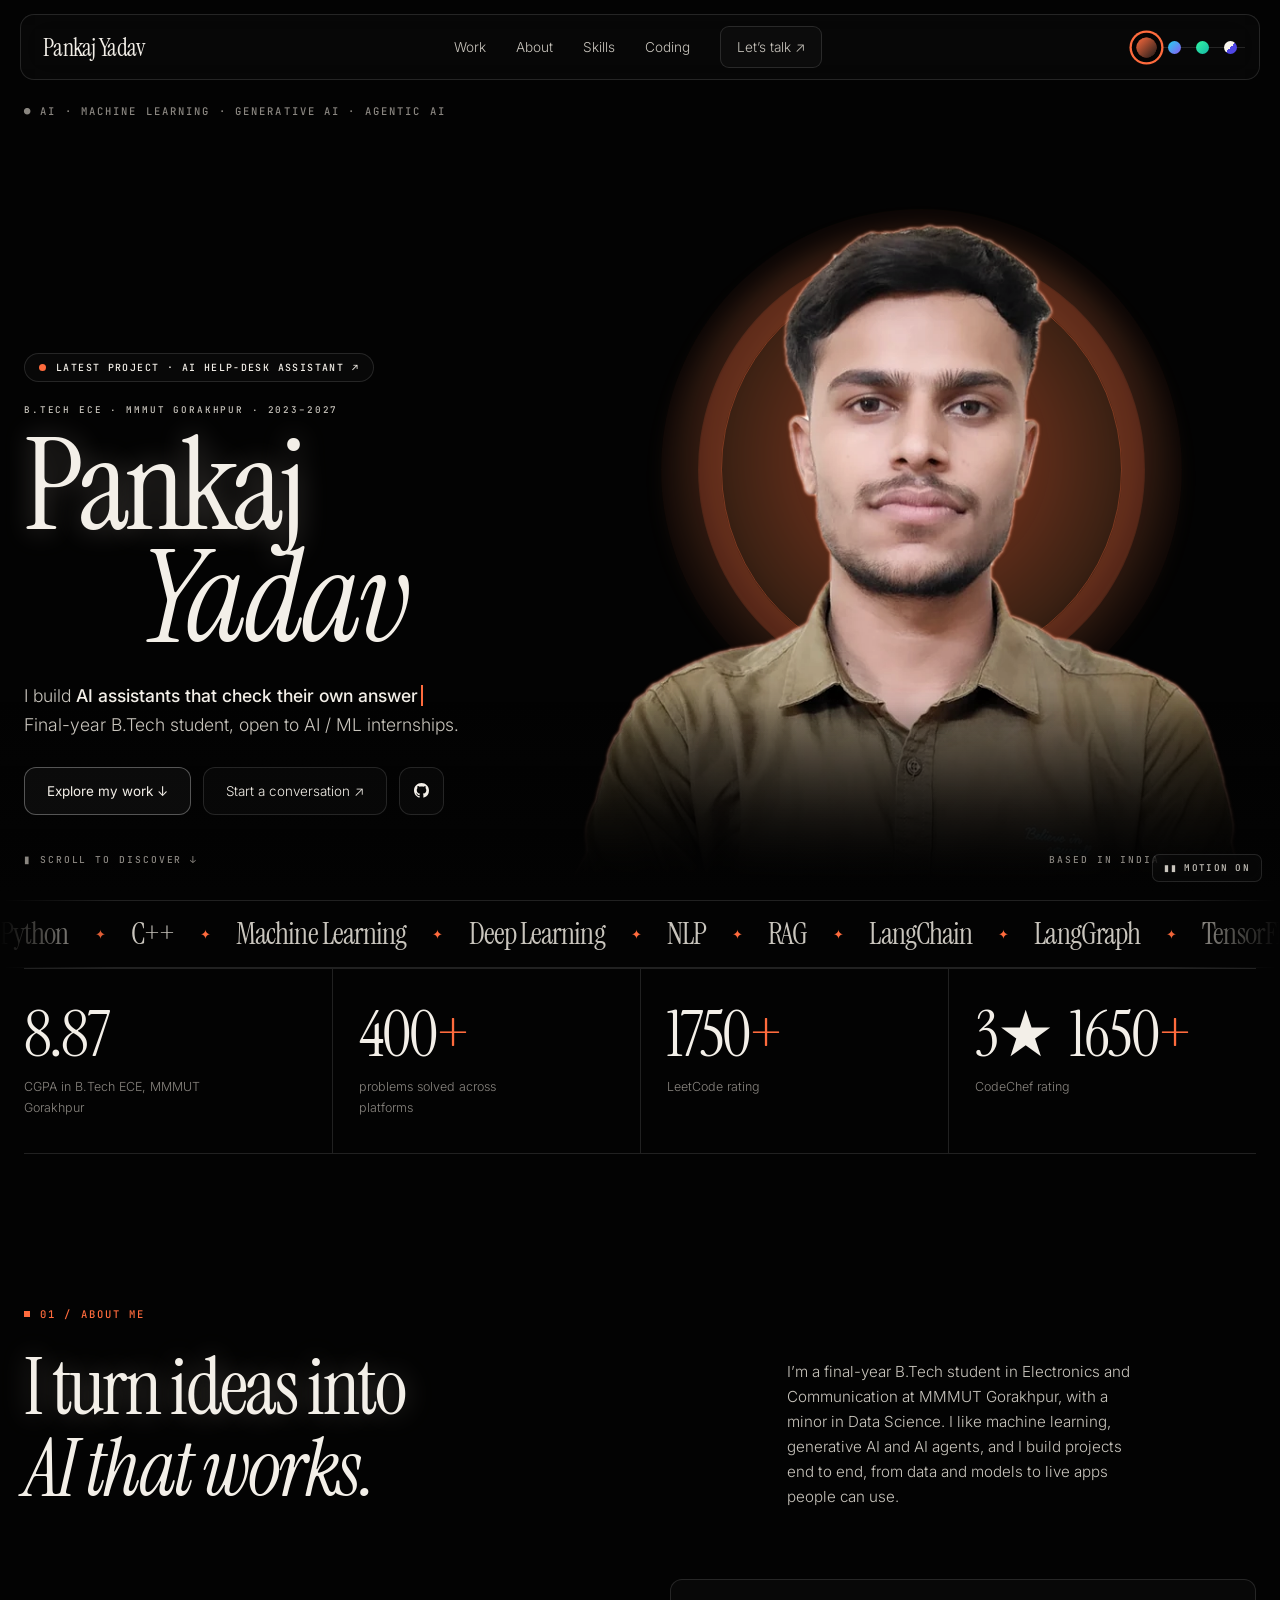
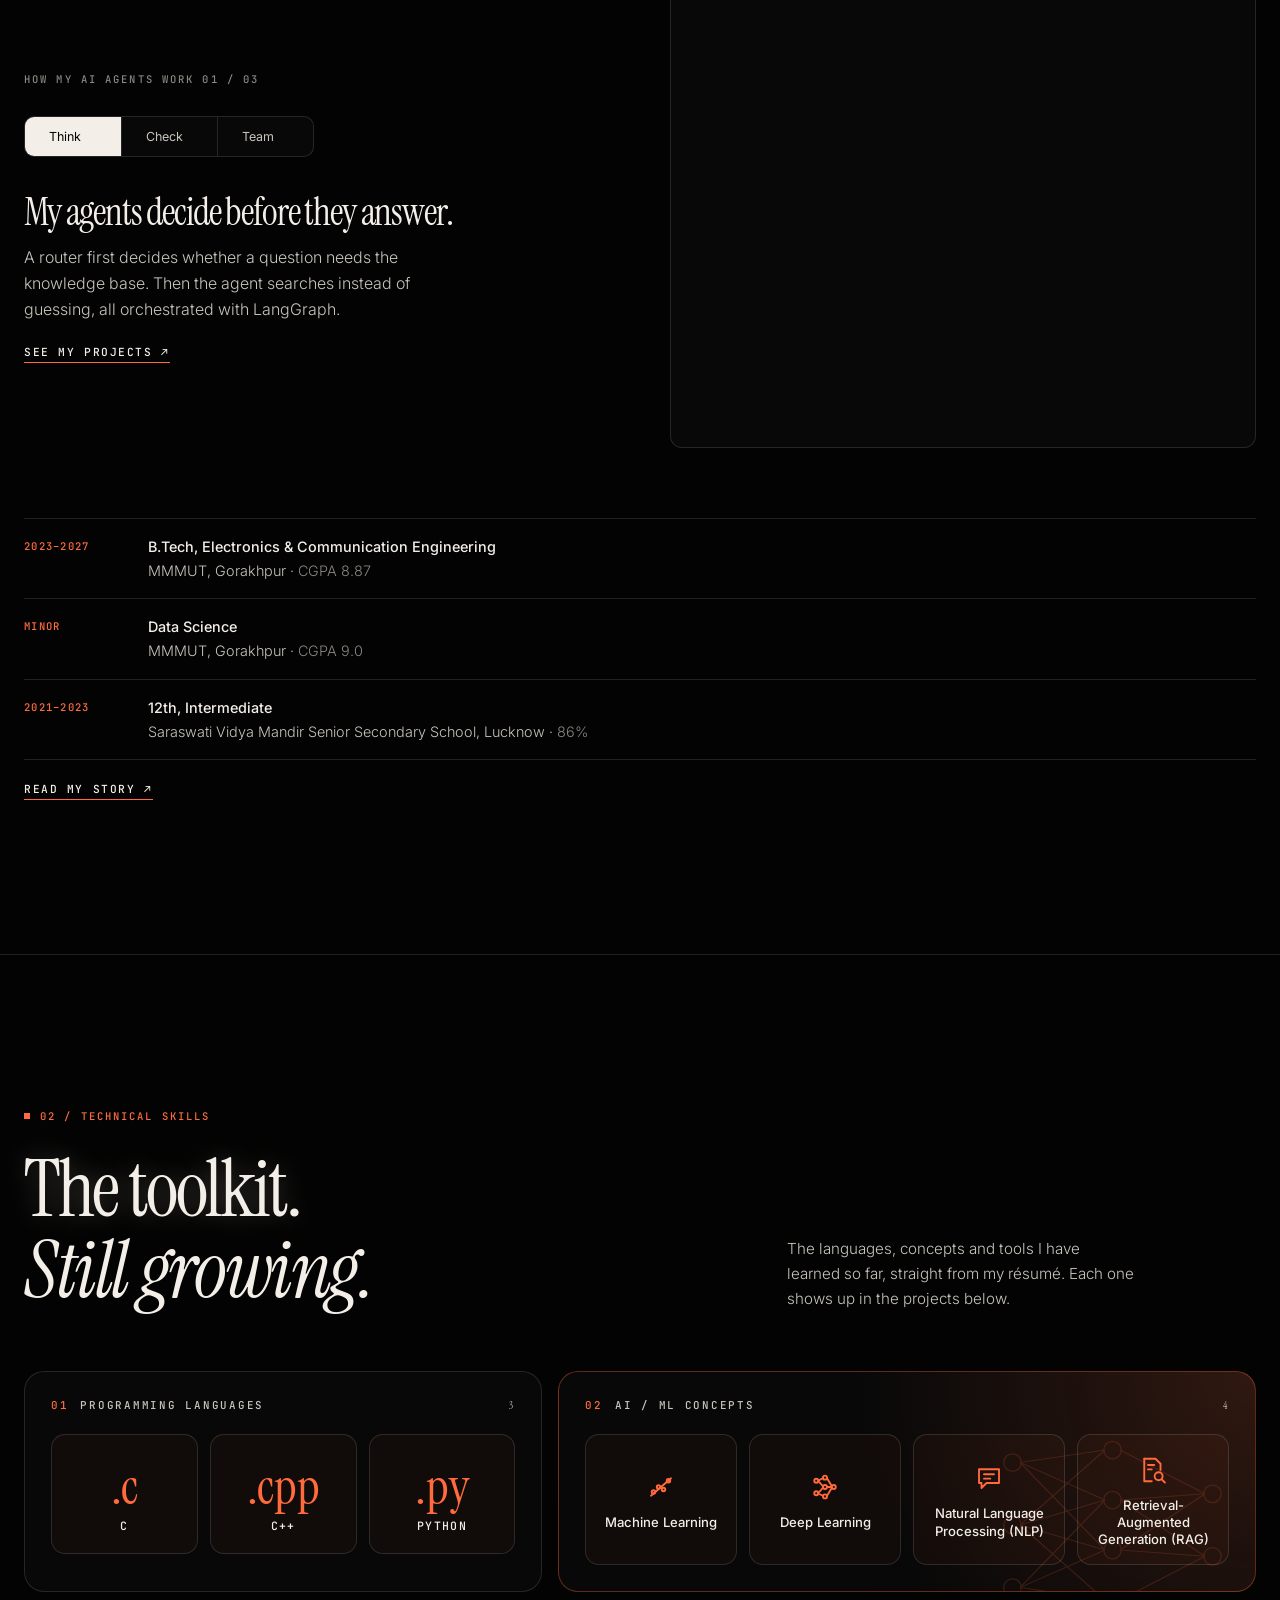
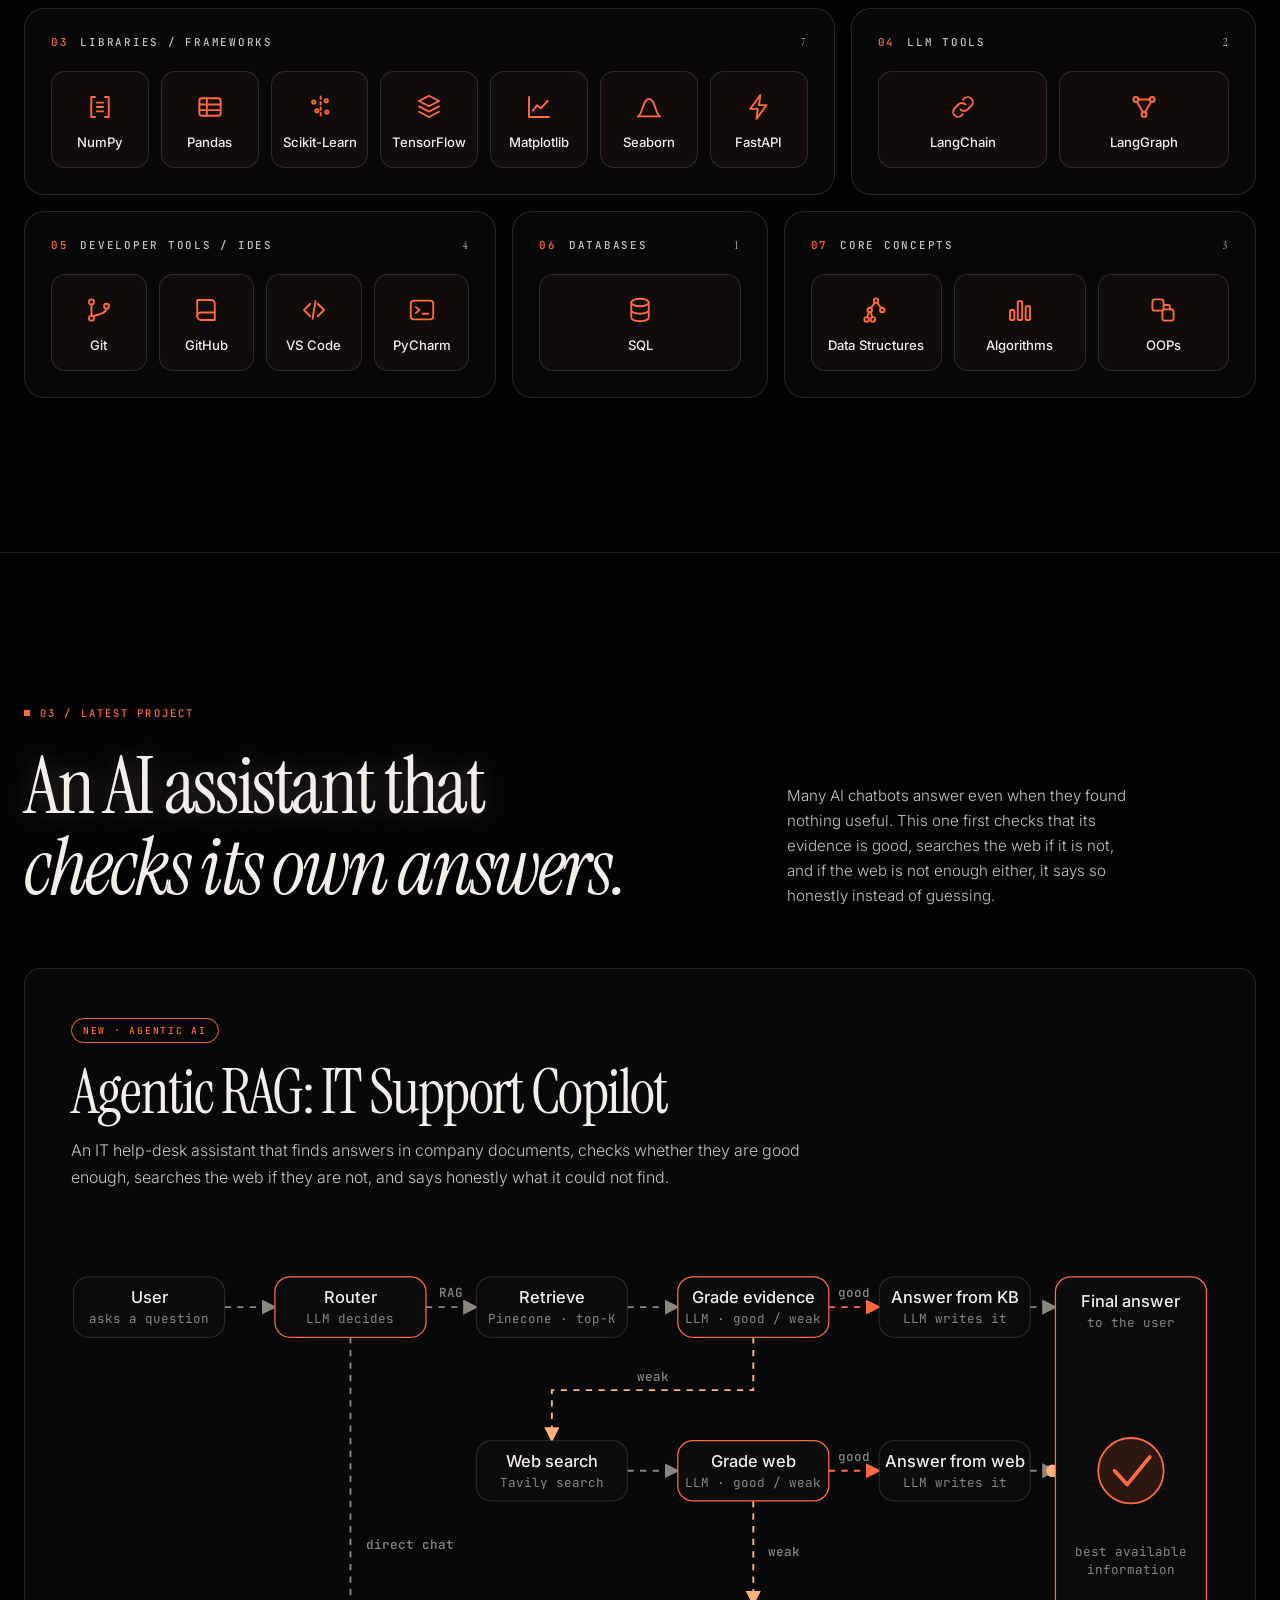
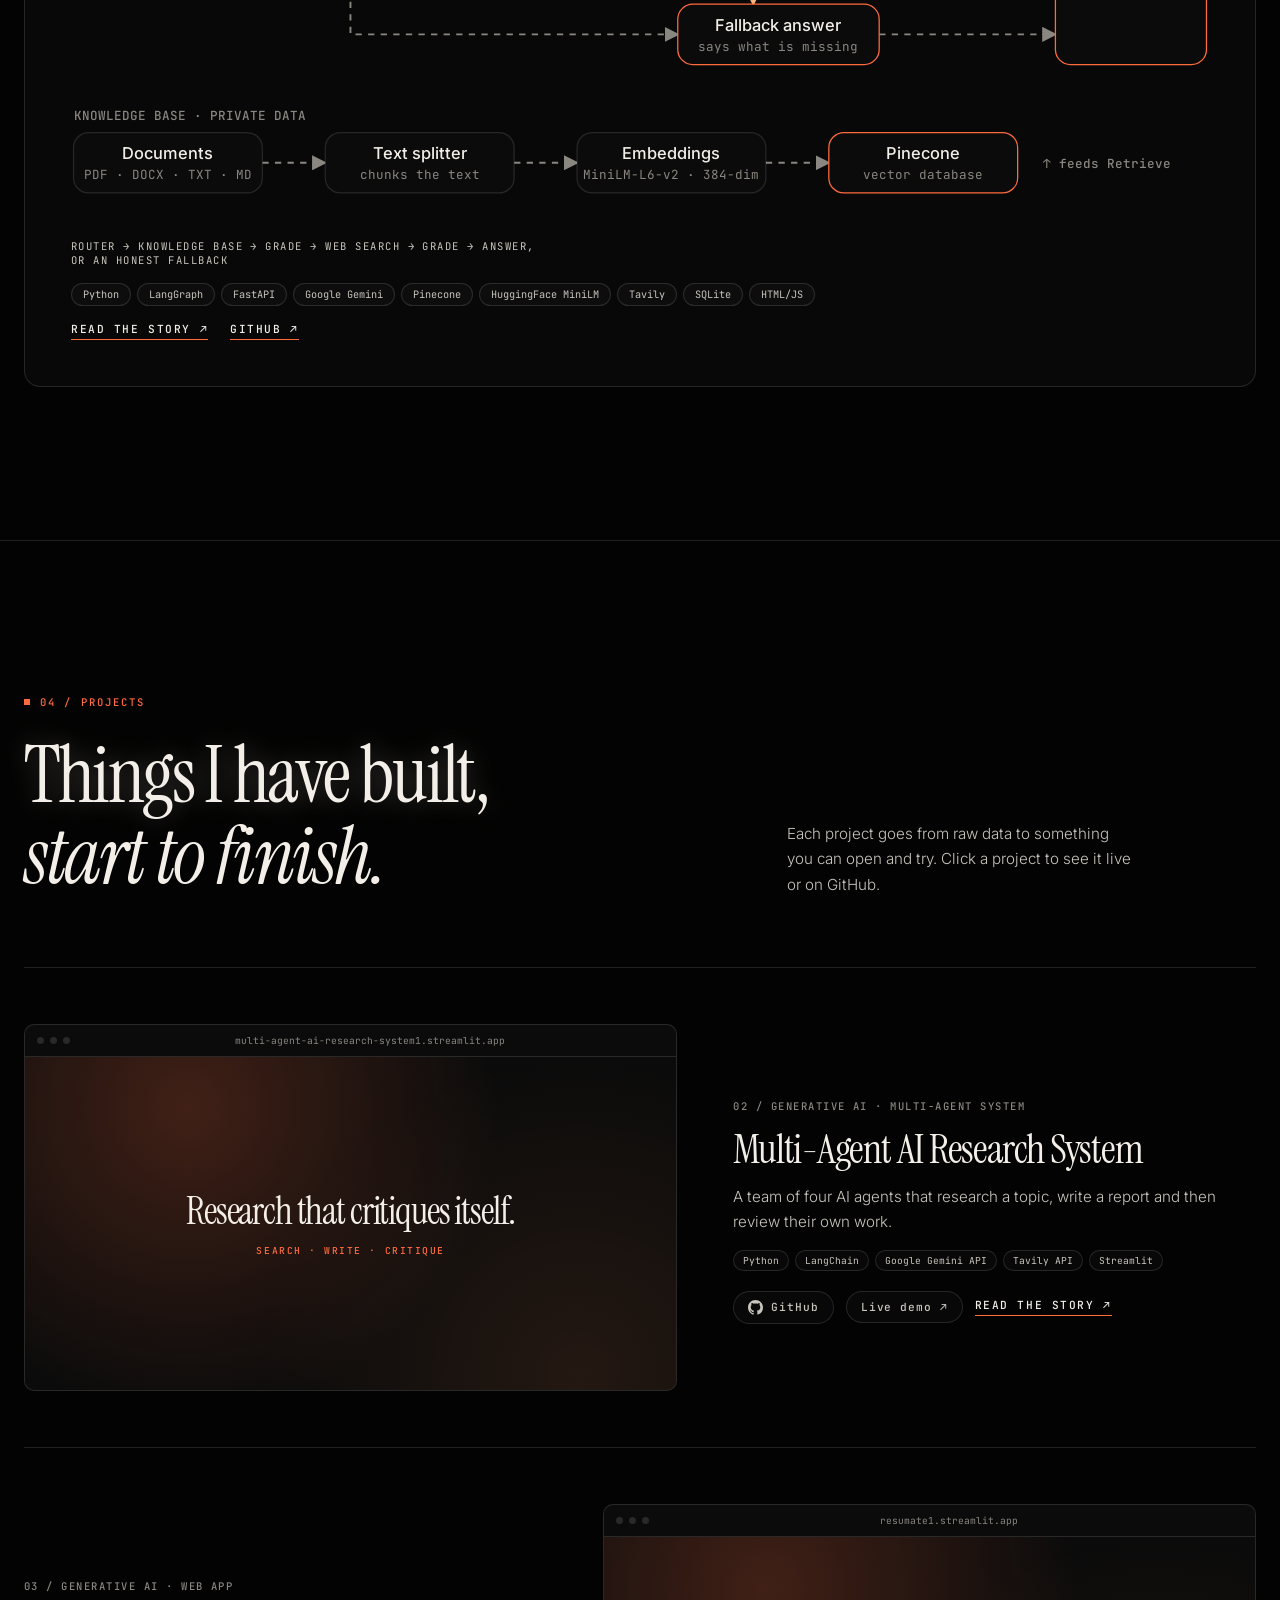
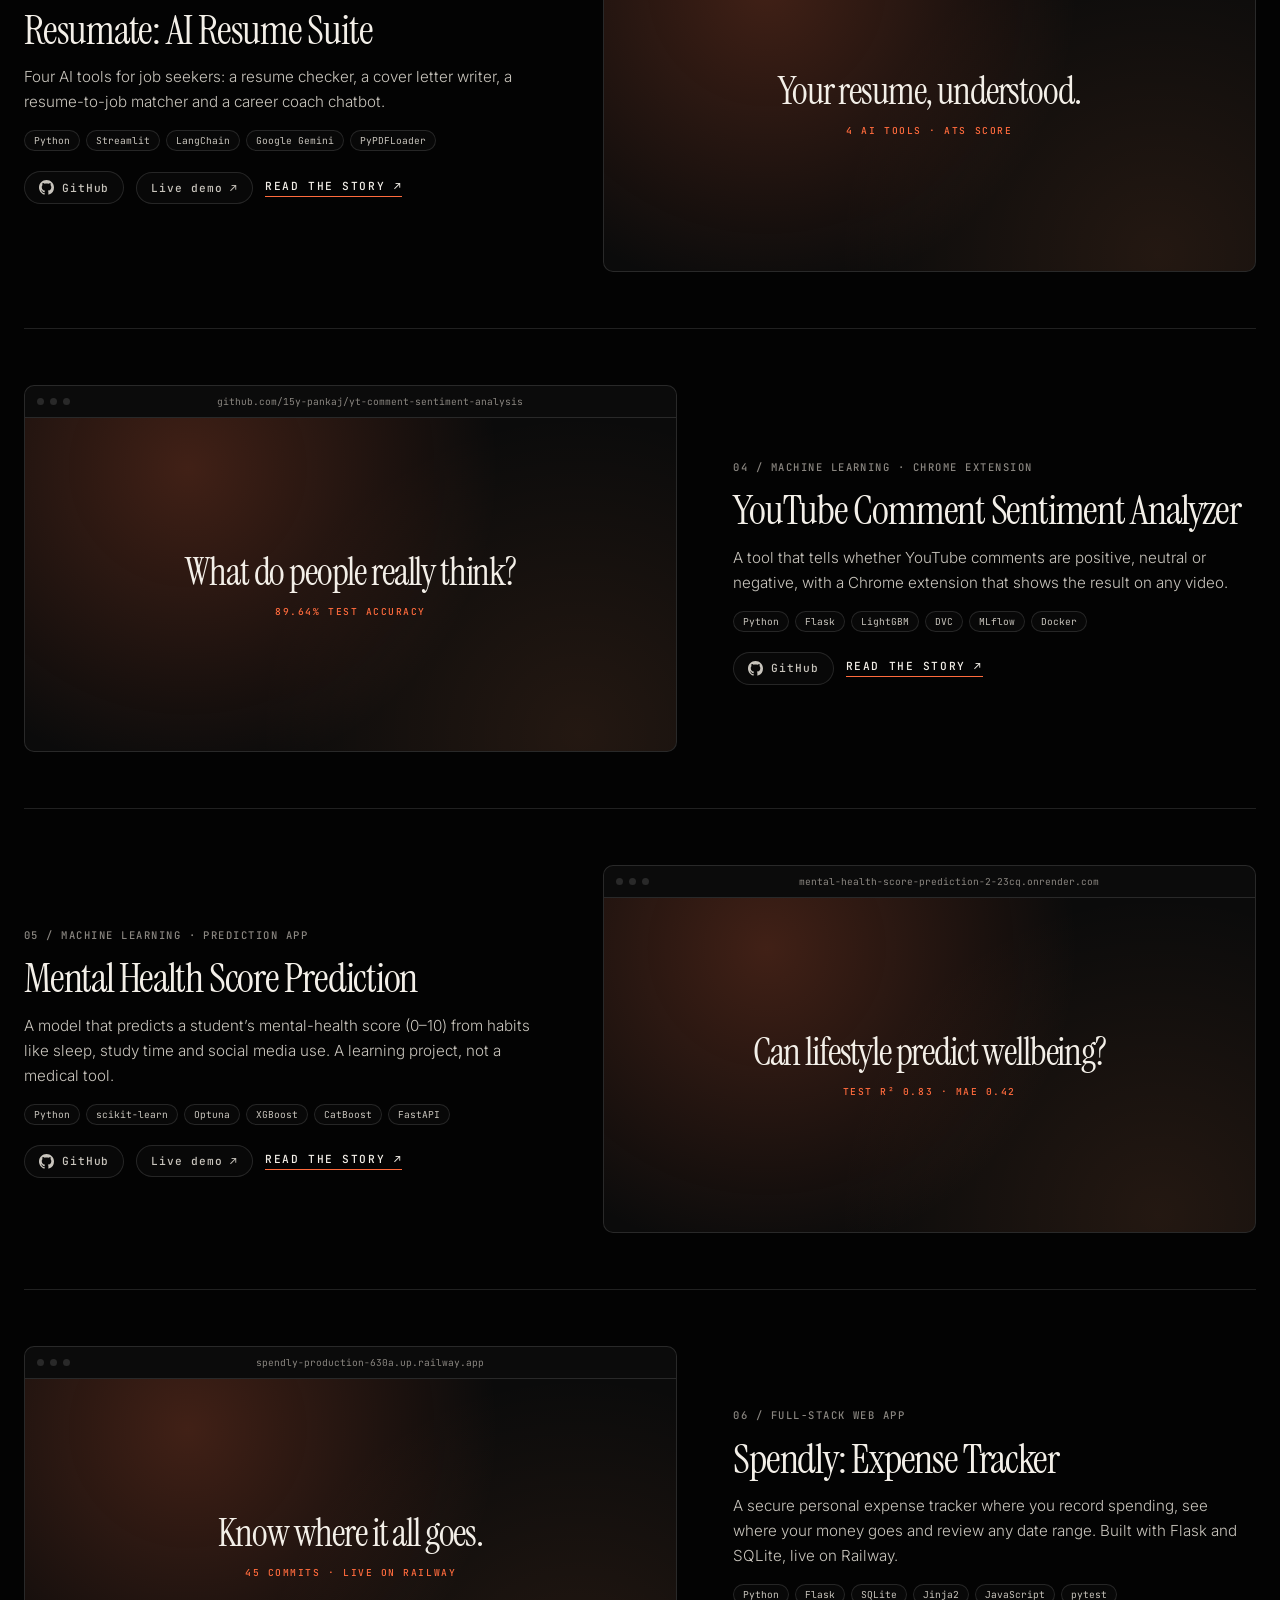
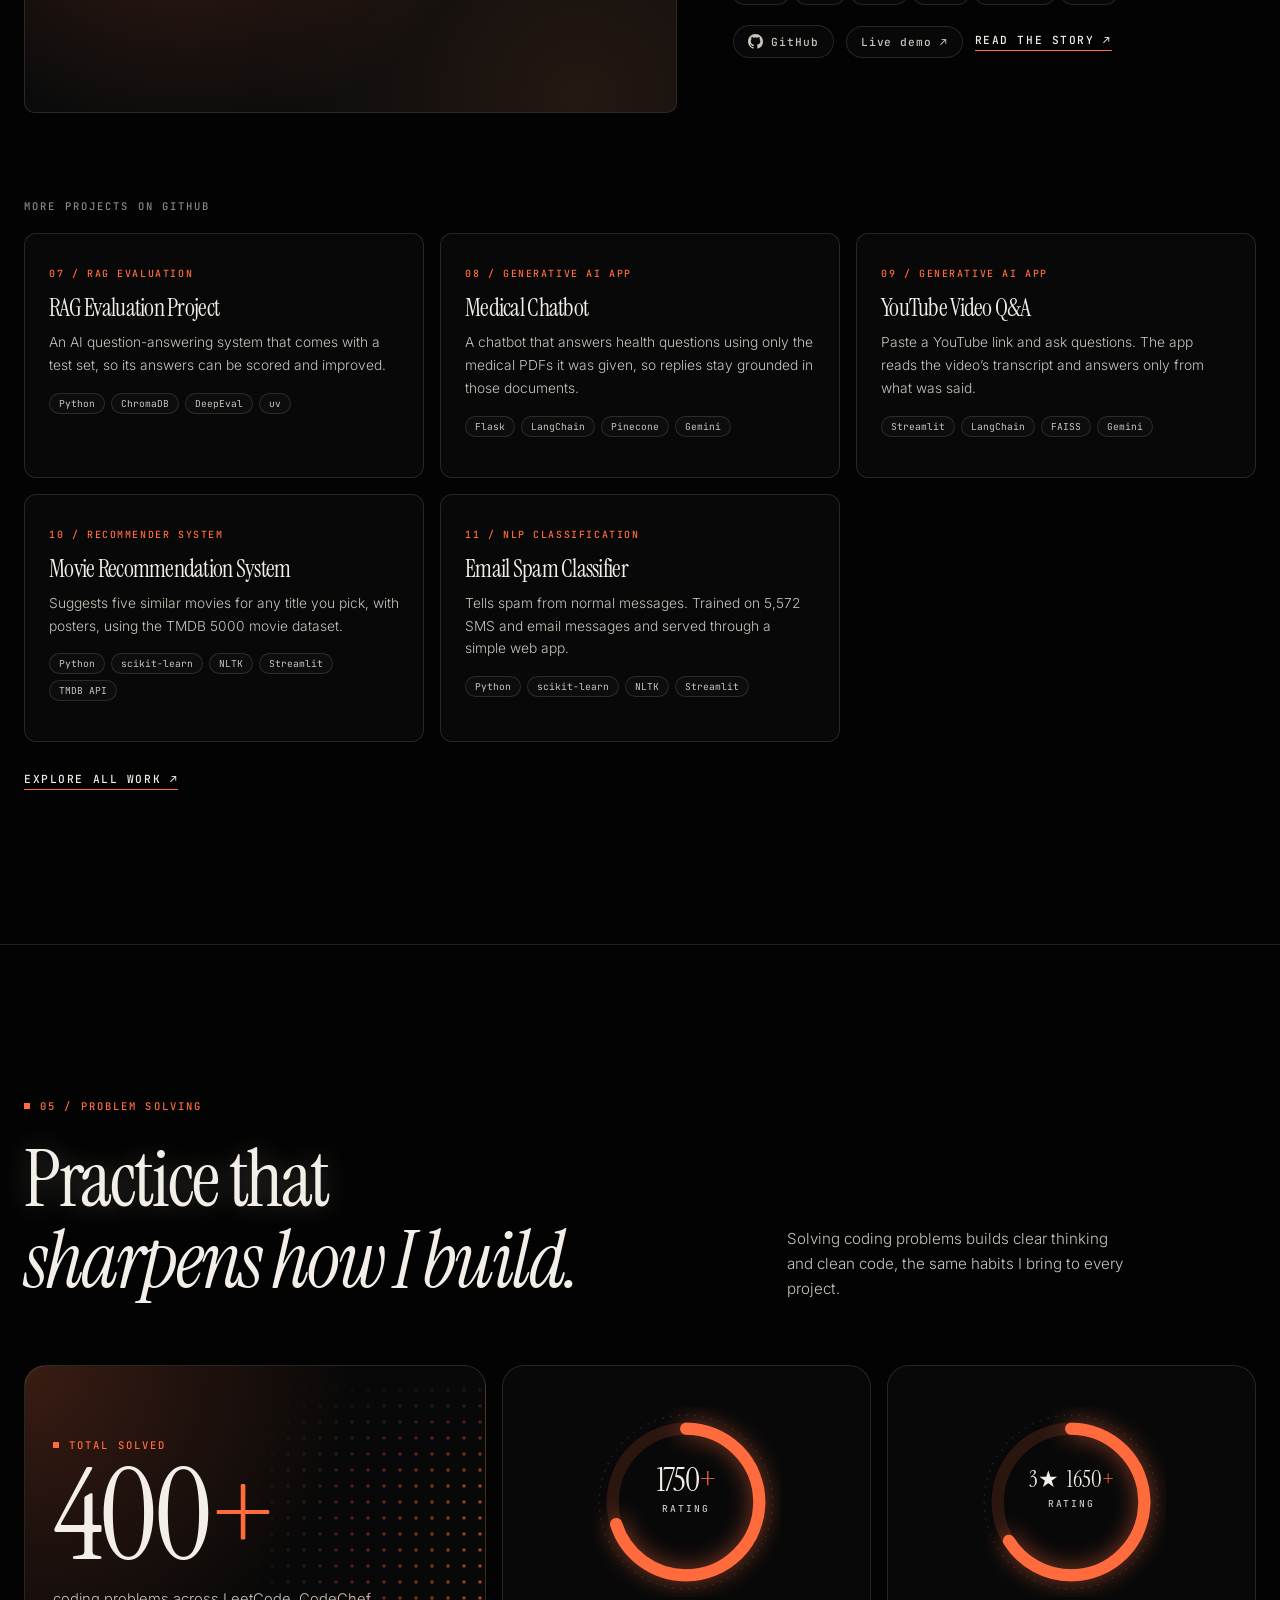
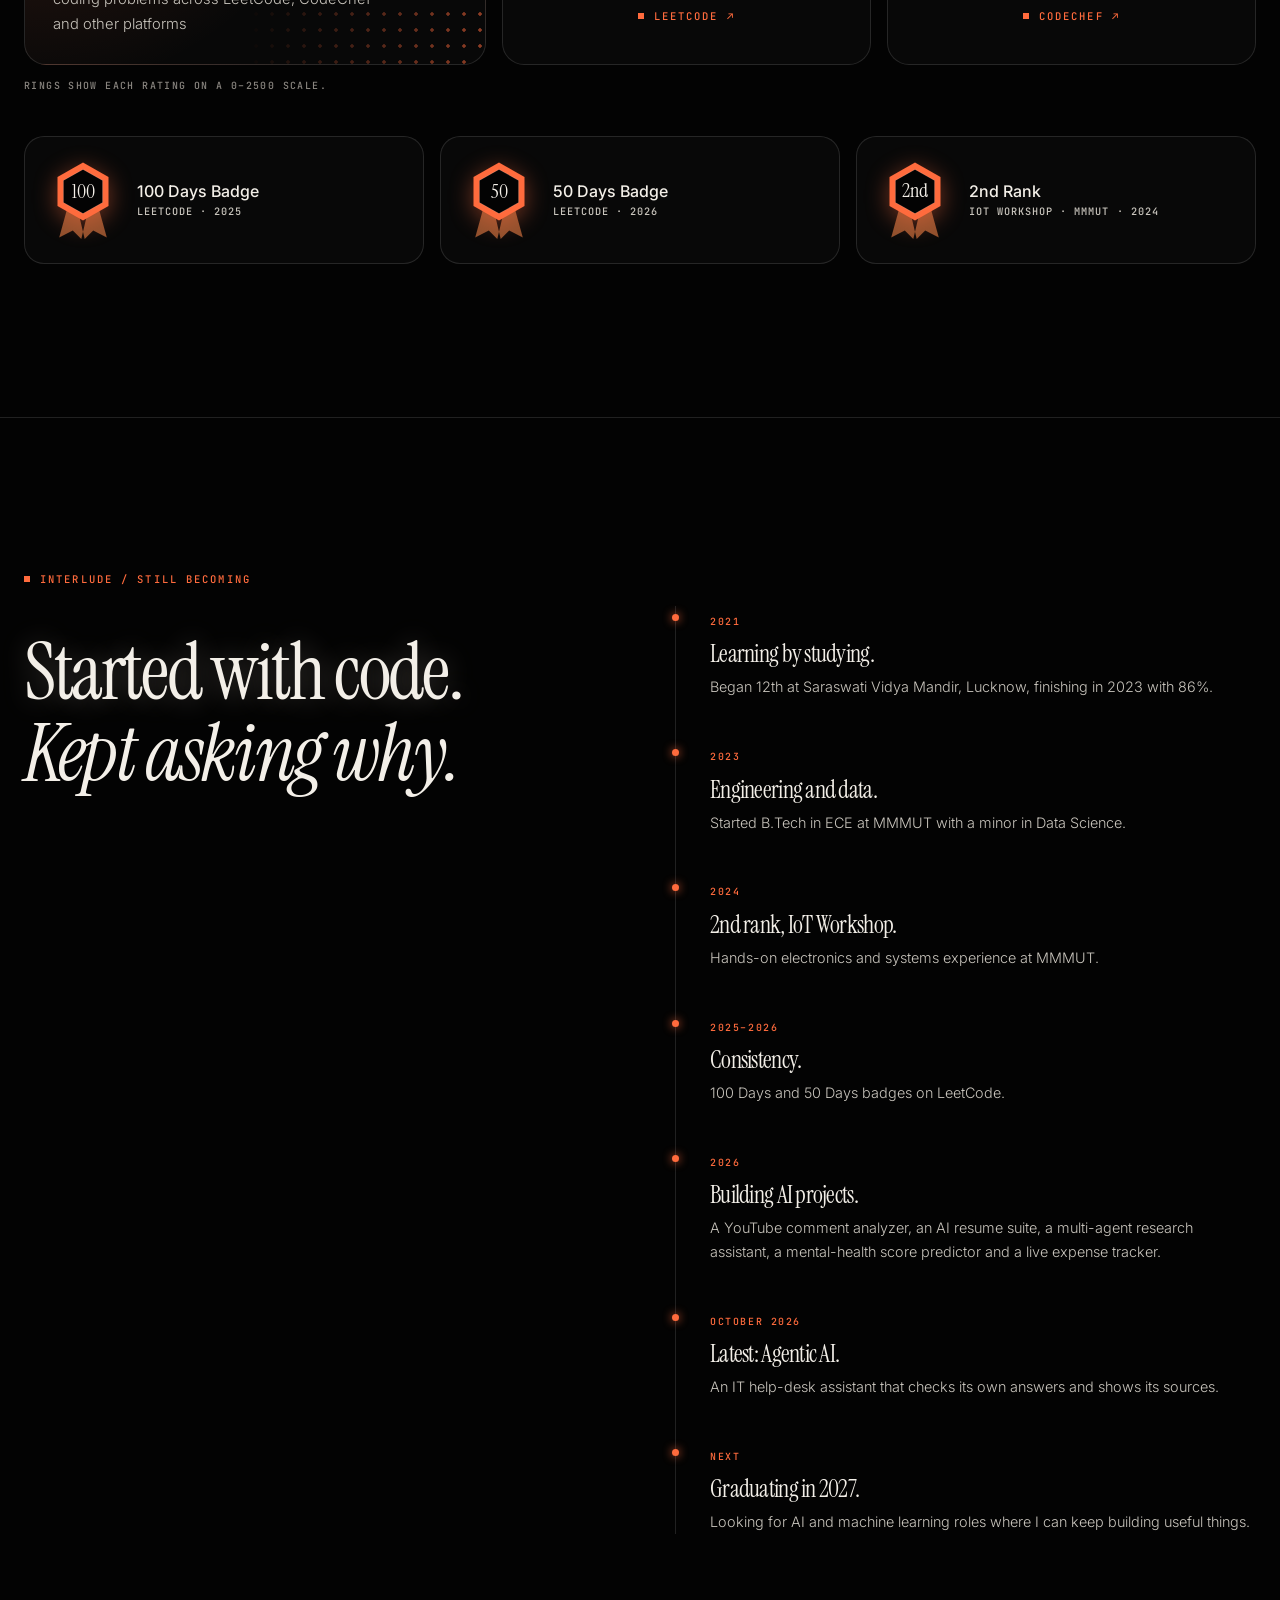
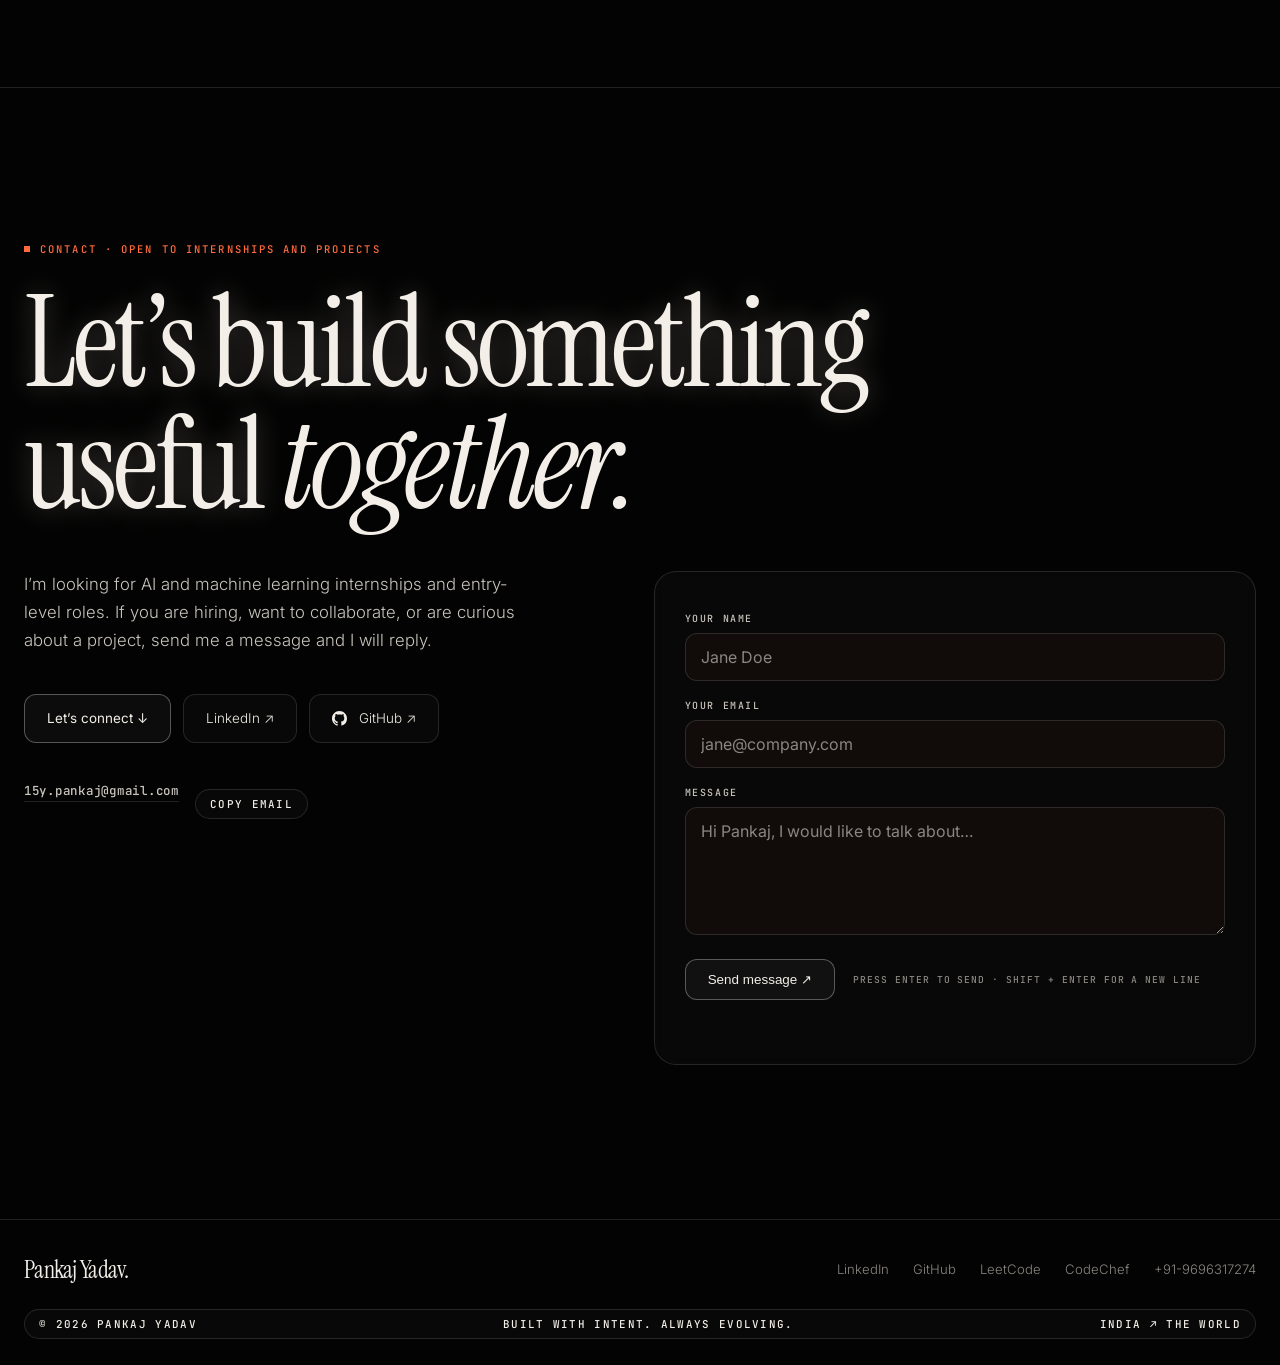
==== index.html @ c6ea8717 "portfolio" ====
<!doctype html>
<html lang="en" data-theme="sunset">
<head>
<meta charset="utf-8">
<meta name="viewport" content="width=device-width, initial-scale=1, viewport-fit=cover">
<title>Pankaj Yadav | AI, ML & Generative AI Portfolio</title>
<meta name="description" content="Pankaj Yadav is a final-year B.Tech ECE student (Data Science minor) at MMMUT Gorakhpur building machine learning, generative AI and agentic AI projects.">
<meta name="theme-color" content="#030303">
<meta property="og:title" content="Pankaj Yadav | AI, ML & Generative AI Portfolio">
<meta property="og:description" content="Pankaj Yadav is a final-year B.Tech ECE student (Data Science minor) at MMMUT Gorakhpur building machine learning, generative AI and agentic AI projects.">
<meta property="og:type" content="website">
<script>try{var t=localStorage.getItem('theme');if(['aurora','sunset','emerald','light'].indexOf(t)>-1)document.documentElement.setAttribute('data-theme',t)}catch(e){}</script>
<link rel="preconnect" href="https://fonts.googleapis.com">
<link rel="preconnect" href="https://fonts.gstatic.com" crossorigin>
<link href="https://fonts.googleapis.com/css2?family=DM+Serif+Display&family=Instrument+Serif:ital@0;1&family=Inter:wght@300;400;500;600&family=JetBrains+Mono:wght@400;500&family=Space+Grotesk:wght@500;600&display=swap" rel="stylesheet">
<link rel="stylesheet" href="assets/css/style.css">
</head>
<body>
<div class="progress" id="pg"></div><div class="cur" id="cur"></div>
<a class="skip" href="#main">Skip to content</a>
<button class="mt" id="mt" aria-pressed="false">▮▮ MOTION ON</button>
<header class="nav" id="nav" data-h="false">
  <a class="brand" href="index.html">Pankaj Yadav</a>
  <nav class="links" id="links" aria-label="Primary">
    <a href="pages/work.html">Work</a>
    <a href="pages/about.html">About</a>
    <a href="index.html#skills">Skills</a>
    <a href="index.html#coding">Coding</a>
    <a class="cta" href="#contact">Let’s talk ↗</a>
  </nav>
  <div class="nav-right">
    <div class="theme-line" role="radiogroup" aria-label="Colour theme"><button class="tdot on" role="radio" aria-checked="true" data-theme="sunset" data-name="Ember" aria-label="Ember theme"></button><button class="tdot" role="radio" aria-checked="false" data-theme="aurora" data-name="Aurora" aria-label="Aurora theme"></button><button class="tdot" role="radio" aria-checked="false" data-theme="emerald" data-name="Emerald" aria-label="Emerald theme"></button><button class="tdot" role="radio" aria-checked="false" data-theme="light" data-name="Light" aria-label="Light theme"></button></div>
    <button class="burger" id="burger" aria-label="Menu" aria-expanded="false"><span></span><span></span></button>
  </div>
</header>
<main id="main">

<section class="hero" id="top"><div class="pf" aria-hidden="true"><i class="pg1"></i><i class="pg2"></i><img src="assets/images/portrait.webp" width="760" height="760" alt="" fetchpriority="high"></div><div class="wrap">
  <div class="ht"><span class="lb g scr">● AI · MACHINE LEARNING · GENERATIVE AI · AGENTIC AI</span></div>
  <div class="hc">
    <a class="status scr" href="pages/projects/project-agentic-rag.html"><i></i>LATEST PROJECT · AI HELP-DESK ASSISTANT ↗</a>
    <span class="lb scr">B.Tech ECE · MMMUT Gorakhpur · 2023–2027</span>
    <h1 class="gl sg" id="h1">Pankaj <em>Yadav</em></h1>
    <p class="ld">I build <span class="typed" data-words='["AI assistants that check their own answers.","machine learning models.","generative AI apps.","tools people can use."]'>AI assistants that check their own answers.</span><br>Final-year B.Tech student, open to AI / ML internships.</p>
    <div class="bt"><a class="b p scr" href="pages/work.html">Explore my work ↓</a><a class="b scr" href="#contact">Start a conversation ↗</a><a class="b ic scr" href="https://github.com/15y-pankaj" target="_blank" rel="noopener" aria-label="My GitHub profile" title="GitHub profile"><svg viewBox="0 0 16 16" width="15" height="15" fill="currentColor" aria-hidden="true"><path d="M8 0C3.58 0 0 3.58 0 8c0 3.54 2.29 6.53 5.47 7.59.4.07.55-.17.55-.38 0-.19-.01-.82-.01-1.49-2.01.37-2.53-.49-2.69-.94-.09-.23-.48-.94-.82-1.13-.28-.15-.68-.52-.01-.53.63-.01 1.08.58 1.23.82.72 1.21 1.87.87 2.33.66.07-.52.28-.87.51-1.07-1.78-.2-3.64-.89-3.64-3.95 0-.87.31-1.59.82-2.15-.08-.2-.36-1.02.08-2.12 0 0 .67-.21 2.2.82.64-.18 1.32-.27 2-.27.68 0 1.36.09 2 .27 1.53-1.04 2.2-.82 2.2-.82.44 1.1.16 1.92.08 2.12.51.56.82 1.27.82 2.15 0 3.07-1.87 3.75-3.65 3.95.29.25.54.73.54 1.48 0 1.07-.01 1.93-.01 2.2 0 .21.15.46.55.38A8.013 8.013 0 0016 8c0-4.42-3.58-8-8-8z"/></svg></a></div>
  </div>
  <div class="hb scr"><a href="#about">▮ SCROLL TO DISCOVER ↓</a><span>BASED IN INDIA</span></div>
</div></section>

<div class="mq" role="img" aria-label="Tools and topics I work with"><div class="mq-t" aria-hidden="true"><span>Python</span><span>C++</span><span>Machine Learning</span><span>Deep Learning</span><span>NLP</span><span>RAG</span><span>LangChain</span><span>LangGraph</span><span>TensorFlow</span><span>FastAPI</span><span>Scikit-Learn</span><span>Pandas</span><span>NumPy</span><span>SQL</span><span>Git &amp; GitHub</span><span>Data Structures</span><span class="dup">Python</span><span class="dup">C++</span><span class="dup">Machine Learning</span><span class="dup">Deep Learning</span><span class="dup">NLP</span><span class="dup">RAG</span><span class="dup">LangChain</span><span class="dup">LangGraph</span><span class="dup">TensorFlow</span><span class="dup">FastAPI</span><span class="dup">Scikit-Learn</span><span class="dup">Pandas</span><span class="dup">NumPy</span><span class="dup">SQL</span><span class="dup">Git &amp; GitHub</span><span class="dup">Data Structures</span></div></div>

<section><div class="wrap st reveal">
  <div><b data-n="8.87" data-d="2">8.87</b><span>CGPA in B.Tech ECE, MMMUT Gorakhpur</span></div>
  <div><b data-n="400">400<i>+</i></b><span>problems solved across platforms</span></div>
  <div><b data-n="1750">1750<i>+</i></b><span>LeetCode rating</span></div>
  <div><b class="stars">3★&nbsp;&nbsp;1650<i>+</i></b><span>CodeChef rating</span></div>
</div></section>

<section class="sec" id="about"><div class="wrap">
  <p class="lb reveal">01 / About me</p>
  <div class="hd"><h2 class="gl sg">I turn ideas into <br><em>AI that works.</em></h2>
    <p class="reveal">I’m a final-year B.Tech student in Electronics and Communication at MMMUT Gorakhpur, with a minor in Data Science. I like machine learning, generative AI and AI agents, and I build projects end to end, from data and models to live apps people can use.</p></div>
  <div class="ab">
    <div class="ex reveal"><span class="lb g">HOW MY AI AGENTS WORK <span id="c1">01 / 03</span></span><br><br>
      <div class="seg" data-s="1"><button class="on">Think</button><button>Check</button><button>Team</button></div>
      <h3 id="h31">My agents decide before they answer.</h3><p id="p31">A router first decides whether a question needs the knowledge base. Then the agent searches instead of guessing, all orchestrated with LangGraph.</p>
      <a class="lk" href="pages/work.html">See my projects ↗</a></div>
    <canvas class="cv reveal" id="cv1" aria-hidden="true"></canvas>
  </div>
  <div style="margin-top:70px"><ul class="ed reveal"><li><span class="y">2023–2027</span><div><b>B.Tech, Electronics &amp; Communication Engineering</b><br>MMMUT, Gorakhpur · <i>CGPA 8.87</i></div></li><li><span class="y">MINOR</span><div><b>Data Science</b><br>MMMUT, Gorakhpur · <i>CGPA 9.0</i></div></li><li><span class="y">2021–2023</span><div><b>12th, Intermediate</b><br>Saraswati Vidya Mandir Senior Secondary School, Lucknow · <i>86%</i></div></li></ul></div>
  <a class="lk reveal" href="pages/about.html">Read my story ↗</a>
</div></section>

<section class="sec" id="skills"><div class="wrap">
  <p class="lb reveal">02 / Technical skills</p>
  <div class="hd"><h2 class="gl sg">The toolkit.<br><em>Still growing.</em></h2>
    <p class="reveal">The languages, concepts and tools I have learned so far, straight from my résumé. Each one shows up in the projects below.</p></div>
  <div class="skb reveal"><div class="skrow"><div class="skc" style="flex:5 1 420px"><div class="skh"><span><i>01</i>Programming languages</span><em>3</em></div><div class="skg"><div class="skm"><b>.c</b><span>C</span></div><div class="skm"><b>.cpp</b><span>C++</span></div><div class="skm"><b>.py</b><span>Python</span></div></div></div><div class="skc hot" style="flex:7 1 560px"><svg class="skn" viewBox="0 0 240 160" fill="none" stroke="currentColor" stroke-width="1" aria-hidden="true"><circle cx="30" cy="30" r="7"/><circle cx="30" cy="80" r="7"/><circle cx="30" cy="130" r="7"/><circle cx="110" cy="20" r="7"/><circle cx="110" cy="60" r="7"/><circle cx="110" cy="100" r="7"/><circle cx="110" cy="140" r="7"/><circle cx="190" cy="55" r="7"/><circle cx="190" cy="105" r="7"/><path d="M36 30 104 20M36 30 104 60M36 30 104 100M36 80 104 20M36 80 104 60M36 80 104 100M36 80 104 140M36 130 104 60M36 130 104 100M36 130 104 140M116 20 184 55M116 60 184 55M116 60 184 105M116 100 184 55M116 100 184 105M116 140 184 105"/></svg><div class="skh"><span><i>02</i>AI / ML concepts</span><em>4</em></div><div class="skg wide"><div class="skt"><svg viewBox="0 0 24 24" fill="none" stroke="currentColor" stroke-width="1.5" stroke-linecap="round" stroke-linejoin="round" aria-hidden="true"><circle cx="6" cy="16" r="1.4"/><circle cx="10" cy="12" r="1.4"/><circle cx="14" cy="14" r="1.4"/><circle cx="18" cy="7" r="1.4"/><path d="M4 19 20 5"/></svg><span>Machine Learning</span></div><div class="skt"><svg viewBox="0 0 24 24" fill="none" stroke="currentColor" stroke-width="1.5" stroke-linecap="round" stroke-linejoin="round" aria-hidden="true"><circle cx="5" cy="7" r="1.6"/><circle cx="5" cy="17" r="1.6"/><circle cx="12" cy="4.5" r="1.6"/><circle cx="12" cy="12" r="1.6"/><circle cx="12" cy="19.5" r="1.6"/><circle cx="19" cy="12" r="1.6"/><path d="M6.5 7 10.5 4.8M6.5 7 10.5 11.6M6.5 17 10.5 12.4M6.5 17 10.5 19.2M13.5 4.8 17.5 11.4M13.5 12H17.4M13.5 19.2 17.5 12.6"/></svg><span>Deep Learning</span></div><div class="skt"><svg viewBox="0 0 24 24" fill="none" stroke="currentColor" stroke-width="1.5" stroke-linecap="round" stroke-linejoin="round" aria-hidden="true"><path d="M4 5h16v11H10l-4 4v-4H4z"/><path d="M8 9h8M8 12.5h5"/></svg><span>Natural Language Processing (NLP)</span></div><div class="skt"><svg viewBox="0 0 24 24" fill="none" stroke="currentColor" stroke-width="1.5" stroke-linecap="round" stroke-linejoin="round" aria-hidden="true"><path d="M5 3h9l4 4v5"/><path d="M5 3v18h6"/><path d="M8 8h5M8 11.5h3"/><circle cx="16.5" cy="17" r="3.2"/><path d="m19 19.5 2.5 2.5"/></svg><span>Retrieval-Augmented Generation (RAG)</span></div></div></div></div><div class="skrow"><div class="skc" style="flex:8 1 560px"><div class="skh"><span><i>03</i>Libraries / frameworks</span><em>7</em></div><div class="skg"><div class="skt"><svg viewBox="0 0 24 24" fill="none" stroke="currentColor" stroke-width="1.5" stroke-linecap="round" stroke-linejoin="round" aria-hidden="true"><path d="M8 4H5v16h3M16 4h3v16h-3"/><path d="M9.5 8.5h5M9.5 12h5M9.5 15.5h5"/></svg><span>NumPy</span></div><div class="skt"><svg viewBox="0 0 24 24" fill="none" stroke="currentColor" stroke-width="1.5" stroke-linecap="round" stroke-linejoin="round" aria-hidden="true"><rect x="3.5" y="5" width="17" height="14" rx="2"/><path d="M3.5 10h17M9.5 5v14M3.5 14.5h17"/></svg><span>Pandas</span></div><div class="skt"><svg viewBox="0 0 24 24" fill="none" stroke="currentColor" stroke-width="1.5" stroke-linecap="round" stroke-linejoin="round" aria-hidden="true"><circle cx="7" cy="8" r="1.3"/><circle cx="9.5" cy="15" r="1.3"/><circle cx="17" cy="7" r="1.3"/><circle cx="17.5" cy="16" r="1.3"/><path d="M12.5 3.5v17" stroke-dasharray="2 2.4"/></svg><span>Scikit-Learn</span></div><div class="skt"><svg viewBox="0 0 24 24" fill="none" stroke="currentColor" stroke-width="1.5" stroke-linecap="round" stroke-linejoin="round" aria-hidden="true"><path d="m12 3 8 4.2-8 4.2-8-4.2z"/><path d="m4 11.5 8 4.2 8-4.2M4 15.8l8 4.2 8-4.2"/></svg><span>TensorFlow</span></div><div class="skt"><svg viewBox="0 0 24 24" fill="none" stroke="currentColor" stroke-width="1.5" stroke-linecap="round" stroke-linejoin="round" aria-hidden="true"><path d="M4 4v16h16"/><path d="m7 15 3.5-4.5 3 2.5L19 7"/></svg><span>Matplotlib</span></div><div class="skt"><svg viewBox="0 0 24 24" fill="none" stroke="currentColor" stroke-width="1.5" stroke-linecap="round" stroke-linejoin="round" aria-hidden="true"><path d="M3 19.5h18M3 19.5c3.5 0 4-14 9-14s5.5 14 9 14"/></svg><span>Seaborn</span></div><div class="skt"><svg viewBox="0 0 24 24" fill="none" stroke="currentColor" stroke-width="1.5" stroke-linecap="round" stroke-linejoin="round" aria-hidden="true"><path d="M13 2.5 5 13.5h6l-1 8 8-11h-6z"/></svg><span>FastAPI</span></div></div></div><div class="skc" style="flex:4 1 280px"><div class="skh"><span><i>04</i>LLM tools</span><em>2</em></div><div class="skg"><div class="skt"><svg viewBox="0 0 24 24" fill="none" stroke="currentColor" stroke-width="1.5" stroke-linecap="round" stroke-linejoin="round" aria-hidden="true"><path d="M10 14a4 4 0 0 0 5.7 0l3-3a4 4 0 0 0-5.7-5.7l-1 1"/><path d="M14 10a4 4 0 0 0-5.7 0l-3 3a4 4 0 0 0 5.7 5.7l1-1"/></svg><span>LangChain</span></div><div class="skt"><svg viewBox="0 0 24 24" fill="none" stroke="currentColor" stroke-width="1.5" stroke-linecap="round" stroke-linejoin="round" aria-hidden="true"><circle cx="5.5" cy="6" r="2"/><circle cx="18.5" cy="6" r="2"/><circle cx="12" cy="18" r="2"/><path d="M7.5 6h9M6.5 8 11 16M17.5 8 13 16"/></svg><span>LangGraph</span></div></div></div></div><div class="skrow"><div class="skc" style="flex:5 1 380px"><div class="skh"><span><i>05</i>Developer tools / IDEs</span><em>4</em></div><div class="skg"><div class="skt"><svg viewBox="0 0 24 24" fill="none" stroke="currentColor" stroke-width="1.5" stroke-linecap="round" stroke-linejoin="round" aria-hidden="true"><circle cx="6" cy="5.5" r="2"/><circle cx="6" cy="18.5" r="2"/><circle cx="18" cy="9" r="2"/><path d="M6 7.5v9M18 11c0 3.5-5 4-10.5 6"/></svg><span>Git</span></div><div class="skt"><svg viewBox="0 0 24 24" fill="none" stroke="currentColor" stroke-width="1.5" stroke-linecap="round" stroke-linejoin="round" aria-hidden="true"><path d="M5 4h11a3 3 0 0 1 3 3v13H8a3 3 0 0 1-3-3z"/><path d="M5 17a3 3 0 0 1 3-3h11"/></svg><span>GitHub</span></div><div class="skt"><svg viewBox="0 0 24 24" fill="none" stroke="currentColor" stroke-width="1.5" stroke-linecap="round" stroke-linejoin="round" aria-hidden="true"><path d="m9 7-5 5 5 5M15 7l5 5-5 5"/><path d="m13.2 5-2.4 14"/></svg><span>VS Code</span></div><div class="skt"><svg viewBox="0 0 24 24" fill="none" stroke="currentColor" stroke-width="1.5" stroke-linecap="round" stroke-linejoin="round" aria-hidden="true"><rect x="3" y="4.5" width="18" height="15" rx="2.5"/><path d="m7 9.5 3 2.5-3 2.5M12.5 15H17"/></svg><span>PyCharm</span></div></div></div><div class="skc" style="flex:3 1 200px"><div class="skh"><span><i>06</i>Databases</span><em>1</em></div><div class="skg"><div class="skt"><svg viewBox="0 0 24 24" fill="none" stroke="currentColor" stroke-width="1.5" stroke-linecap="round" stroke-linejoin="round" aria-hidden="true"><ellipse cx="12" cy="6" rx="7" ry="3"/><path d="M5 6v6c0 1.7 3.1 3 7 3s7-1.3 7-3V6M5 12v6c0 1.7 3.1 3 7 3s7-1.3 7-3v-6"/></svg><span>SQL</span></div></div></div><div class="skc" style="flex:5 1 380px"><div class="skh"><span><i>07</i>Core concepts</span><em>3</em></div><div class="skg"><div class="skt"><svg viewBox="0 0 24 24" fill="none" stroke="currentColor" stroke-width="1.5" stroke-linecap="round" stroke-linejoin="round" aria-hidden="true"><circle cx="12" cy="4.5" r="1.8"/><circle cx="7" cy="12" r="1.8"/><circle cx="17" cy="12" r="1.8"/><circle cx="4.5" cy="19.5" r="1.8"/><circle cx="9.5" cy="19.5" r="1.8"/><path d="M11 6.2 8 10.3M13 6.2 16 10.3M6.2 13.7 5 17.7M7.8 13.7 9 17.7"/></svg><span>Data Structures</span></div><div class="skt"><svg viewBox="0 0 24 24" fill="none" stroke="currentColor" stroke-width="1.5" stroke-linecap="round" stroke-linejoin="round" aria-hidden="true"><rect x="4" y="12" width="3.5" height="8" rx=".8"/><rect x="10.2" y="5" width="3.5" height="15" rx=".8"/><rect x="16.5" y="9" width="3.5" height="11" rx=".8"/></svg><span>Algorithms</span></div><div class="skt"><svg viewBox="0 0 24 24" fill="none" stroke="currentColor" stroke-width="1.5" stroke-linecap="round" stroke-linejoin="round" aria-hidden="true"><rect x="3.5" y="3.5" width="9" height="9" rx="2"/><rect x="11.5" y="11.5" width="9" height="9" rx="2"/><path d="M12.5 8H16a1.5 1.5 0 0 1 1.5 1.5v2"/></svg><span>OOPs</span></div></div></div></div></div>
</div></section>

<section class="sec" id="featured"><div class="wrap">
  <p class="lb reveal">03 / Latest project</p>
  <div class="hd"><h2 class="gl sg">An AI assistant that <br><em>checks its own answers.</em></h2>
    <p class="reveal">Many AI chatbots answer even when they found nothing useful. This one first checks that its evidence is good, searches the web if it is not, and if the web is not enough either, it says so honestly instead of guessing.</p></div>
  <div class="feature reveal">
    <span class="badge-new">NEW · AGENTIC AI</span>
    <h3>Agentic RAG: IT Support Copilot</h3>
    <p>An IT help-desk assistant that finds answers in company documents, checks whether they are good enough, searches the web if they are not, and says honestly what it could not find.</p>
    <p class="swipe" aria-hidden="true">← SWIPE SIDEWAYS TO SEE THE WHOLE FLOW →</p><div class="flow"><svg viewBox="-2 -2 904 474" role="img" aria-label="Agentic RAG architecture: a router sends each question either to a direct answer or to the Pinecone knowledge base; an LLM grades the evidence; weak evidence triggers a Tavily web search that is graded again; if that is weak too, a fallback answer states its limits."><defs><marker id="ah" markerWidth="8" markerHeight="8" refX="7" refY="4" orient="auto"><path class="ah" d="M0,0 L8,4 L0,8z"/></marker><marker id="ah-good" markerWidth="8" markerHeight="8" refX="7" refY="4" orient="auto"><path class="ah-good" d="M0,0 L8,4 L0,8z"/></marker><marker id="ah-weak" markerWidth="8" markerHeight="8" refX="7" refY="4" orient="auto"><path class="ah-weak" d="M0,0 L8,4 L0,8z"/></marker></defs><path class="edge " d="M120,64 L160,64" marker-end="url(#ah)"/><path class="edge " d="M280,64 L320,64" marker-end="url(#ah)"/><text class="elabel" x="300" y="56" text-anchor="middle">RAG</text><path class="edge " d="M440,64 L480,64" marker-end="url(#ah)"/><path class="edge good" d="M600,64 L640,64" marker-end="url(#ah-good)"/><text class="elabel" x="620" y="56" text-anchor="middle">good</text><path class="edge " d="M760,64 L780,64" marker-end="url(#ah)"/><path class="edge weak" d="M540,88 L540,130 L380,130 L380,170" marker-end="url(#ah-weak)"/><text class="elabel" x="460" y="123" text-anchor="middle">weak</text><path class="edge " d="M440,194 L480,194" marker-end="url(#ah)"/><path class="edge good" d="M600,194 L640,194" marker-end="url(#ah-good)"/><text class="elabel" x="620" y="186" text-anchor="middle">good</text><path class="edge " d="M760,194 L780,194" marker-end="url(#ah)"/><path class="edge weak" d="M540,218 L540,300" marker-end="url(#ah-weak)"/><text class="elabel" x="552" y="262" text-anchor="start">weak</text><path class="edge " d="M640,324 L780,324" marker-end="url(#ah)"/><path class="edge " d="M220,88 L220,324 L480,324" marker-end="url(#ah)"/><text class="elabel" x="232" y="256" text-anchor="start">direct chat</text><circle class="dot" r="5"><animateMotion dur="6s" repeatCount="indefinite" path="M10,64 L890,64"/></circle><circle class="dot2" r="5"><animateMotion dur="5s" begin="1s" repeatCount="indefinite" path="M540,88 L540,130 L380,130 L380,194 L780,194"/></circle><g class="node"><rect x="0" y="40" width="120" height="48" rx="12"/><text class="t" x="60.0" y="61" text-anchor="middle">User</text><text class="s" x="60.0" y="77" text-anchor="middle">asks a question</text></g><g class="node hot"><rect x="160" y="40" width="120" height="48" rx="12"/><text class="t" x="220.0" y="61" text-anchor="middle">Router</text><text class="s" x="220.0" y="77" text-anchor="middle">LLM decides</text></g><g class="node"><rect x="320" y="40" width="120" height="48" rx="12"/><text class="t" x="380.0" y="61" text-anchor="middle">Retrieve</text><text class="s" x="380.0" y="77" text-anchor="middle">Pinecone · top-K</text></g><g class="node hot"><rect x="480" y="40" width="120" height="48" rx="12"/><text class="t" x="540.0" y="61" text-anchor="middle">Grade evidence</text><text class="s" x="540.0" y="77" text-anchor="middle">LLM · good / weak</text></g><g class="node"><rect x="640" y="40" width="120" height="48" rx="12"/><text class="t" x="700.0" y="61" text-anchor="middle">Answer from KB</text><text class="s" x="700.0" y="77" text-anchor="middle">LLM writes it</text></g><g class="node"><rect x="320" y="170" width="120" height="48" rx="12"/><text class="t" x="380.0" y="191" text-anchor="middle">Web search</text><text class="s" x="380.0" y="207" text-anchor="middle">Tavily search</text></g><g class="node hot"><rect x="480" y="170" width="120" height="48" rx="12"/><text class="t" x="540.0" y="191" text-anchor="middle">Grade web</text><text class="s" x="540.0" y="207" text-anchor="middle">LLM · good / weak</text></g><g class="node"><rect x="640" y="170" width="120" height="48" rx="12"/><text class="t" x="700.0" y="191" text-anchor="middle">Answer from web</text><text class="s" x="700.0" y="207" text-anchor="middle">LLM writes it</text></g><g class="node hot"><rect x="480" y="300" width="160" height="48" rx="12"/><text class="t" x="560.0" y="321" text-anchor="middle">Fallback answer</text><text class="s" x="560.0" y="337" text-anchor="middle">says what is missing</text></g><g class="node hot"><rect x="780" y="40" width="120" height="308" rx="12"/><text class="t" x="840" y="64" text-anchor="middle">Final answer</text><text class="s" x="840" y="80" text-anchor="middle">to the user</text><circle class="fin" cx="840" cy="194" r="26"/><path class="fin-c" d="M827,194 L837,205 L855,183"/><text class="s" x="840" y="262" text-anchor="middle">best available</text><text class="s" x="840" y="276" text-anchor="middle">information</text></g><text class="elabel" x="0" y="392" text-anchor="start">KNOWLEDGE BASE · PRIVATE DATA</text><path class="edge " d="M150,426 L200,426" marker-end="url(#ah)"/><path class="edge " d="M350,426 L400,426" marker-end="url(#ah)"/><path class="edge " d="M550,426 L600,426" marker-end="url(#ah)"/><g class="node"><rect x="0" y="402" width="150" height="48" rx="12"/><text class="t" x="75.0" y="423" text-anchor="middle">Documents</text><text class="s" x="75.0" y="439" text-anchor="middle">PDF · DOCX · TXT · MD</text></g><g class="node"><rect x="200" y="402" width="150" height="48" rx="12"/><text class="t" x="275.0" y="423" text-anchor="middle">Text splitter</text><text class="s" x="275.0" y="439" text-anchor="middle">chunks the text</text></g><g class="node"><rect x="400" y="402" width="150" height="48" rx="12"/><text class="t" x="475.0" y="423" text-anchor="middle">Embeddings</text><text class="s" x="475.0" y="439" text-anchor="middle">MiniLM-L6-v2 · 384-dim</text></g><g class="node hot"><rect x="600" y="402" width="150" height="48" rx="12"/><text class="t" x="675.0" y="423" text-anchor="middle">Pinecone</text><text class="s" x="675.0" y="439" text-anchor="middle">vector database</text></g><text class="elabel" x="770" y="430" text-anchor="start">↑ feeds Retrieve</text></svg></div>
    <p class="flow-note">ROUTER → KNOWLEDGE BASE → GRADE → WEB SEARCH → GRADE → ANSWER, OR AN HONEST FALLBACK</p>
    <div class="chips "><span>Python</span><span>LangGraph</span><span>FastAPI</span><span>Google Gemini</span><span>Pinecone</span><span>HuggingFace MiniLM</span><span>Tavily</span><span>SQLite</span><span>HTML/JS</span></div>
    <div class="p-links"><a href="pages/projects/project-agentic-rag.html">Read the story ↗</a><a href="https://github.com/15y-pankaj/Agentic_RAG" target="_blank" rel="noopener">GitHub ↗</a></div>
  </div>
</div></section>

<section class="sec" id="work"><div class="wrap">
  <p class="lb reveal">04 / Projects</p>
  <div class="hd"><h2 class="gl sg">Things I have built,<br><em>start to finish.</em></h2>
    <p class="reveal">Each project goes from raw data to something you can open and try. Click a project to see it live or on GitHub.</p></div>
  <div style="margin-top:70px">
<div class="wp reveal"><a class="mk" href="https://multi-agent-ai-research-system1.streamlit.app/" target="_blank" rel="noopener" aria-label="Open Multi-Agent AI Research System"><div class="mb"><s></s><s></s><s></s><span>multi-agent-ai-research-system1.streamlit.app</span></div><div class="mv"><div><b>Research that critiques itself.</b><small>SEARCH · WRITE · CRITIQUE</small></div></div></a>
<div><span class="wn">02 / Generative AI · Multi-agent system</span><h3><a href="https://multi-agent-ai-research-system1.streamlit.app/" target="_blank" rel="noopener">Multi-Agent AI Research System</a></h3><p>A team of four AI agents that research a topic, write a report and then review their own work.</p><div class="chips sm"><span>Python</span><span>LangChain</span><span>Google Gemini API</span><span>Tavily API</span><span>Streamlit</span></div><div class="pa"><a class="pb gh" href="https://github.com/15y-pankaj/multi-agent-ai-research-system" target="_blank" rel="noopener" aria-label="Multi-Agent AI Research System on GitHub"><svg viewBox="0 0 16 16" width="15" height="15" fill="currentColor" aria-hidden="true"><path d="M8 0C3.58 0 0 3.58 0 8c0 3.54 2.29 6.53 5.47 7.59.4.07.55-.17.55-.38 0-.19-.01-.82-.01-1.49-2.01.37-2.53-.49-2.69-.94-.09-.23-.48-.94-.82-1.13-.28-.15-.68-.52-.01-.53.63-.01 1.08.58 1.23.82.72 1.21 1.87.87 2.33.66.07-.52.28-.87.51-1.07-1.78-.2-3.64-.89-3.64-3.95 0-.87.31-1.59.82-2.15-.08-.2-.36-1.02.08-2.12 0 0 .67-.21 2.2.82.64-.18 1.32-.27 2-.27.68 0 1.36.09 2 .27 1.53-1.04 2.2-.82 2.2-.82.44 1.1.16 1.92.08 2.12.51.56.82 1.27.82 2.15 0 3.07-1.87 3.75-3.65 3.95.29.25.54.73.54 1.48 0 1.07-.01 1.93-.01 2.2 0 .21.15.46.55.38A8.013 8.013 0 0016 8c0-4.42-3.58-8-8-8z"/></svg> GitHub</a><a class="pb" href="https://multi-agent-ai-research-system1.streamlit.app/" target="_blank" rel="noopener" aria-label="Multi-Agent AI Research System live demo">Live demo ↗</a><a class="lk" href="pages/projects/project-research-agents.html">Read the story ↗</a></div></div></div>
<div class="wp reveal"><a class="mk" href="https://resumate1.streamlit.app/" target="_blank" rel="noopener" aria-label="Open Resumate: AI Resume Suite"><div class="mb"><s></s><s></s><s></s><span>resumate1.streamlit.app</span></div><div class="mv"><div><b>Your resume, understood.</b><small>4 AI TOOLS · ATS SCORE</small></div></div></a>
<div><span class="wn">03 / Generative AI · Web app</span><h3><a href="https://resumate1.streamlit.app/" target="_blank" rel="noopener">Resumate: AI Resume Suite</a></h3><p>Four AI tools for job seekers: a resume checker, a cover letter writer, a resume-to-job matcher and a career coach chatbot.</p><div class="chips sm"><span>Python</span><span>Streamlit</span><span>LangChain</span><span>Google Gemini</span><span>PyPDFLoader</span></div><div class="pa"><a class="pb gh" href="https://github.com/15y-pankaj/resumate" target="_blank" rel="noopener" aria-label="Resumate: AI Resume Suite on GitHub"><svg viewBox="0 0 16 16" width="15" height="15" fill="currentColor" aria-hidden="true"><path d="M8 0C3.58 0 0 3.58 0 8c0 3.54 2.29 6.53 5.47 7.59.4.07.55-.17.55-.38 0-.19-.01-.82-.01-1.49-2.01.37-2.53-.49-2.69-.94-.09-.23-.48-.94-.82-1.13-.28-.15-.68-.52-.01-.53.63-.01 1.08.58 1.23.82.72 1.21 1.87.87 2.33.66.07-.52.28-.87.51-1.07-1.78-.2-3.64-.89-3.64-3.95 0-.87.31-1.59.82-2.15-.08-.2-.36-1.02.08-2.12 0 0 .67-.21 2.2.82.64-.18 1.32-.27 2-.27.68 0 1.36.09 2 .27 1.53-1.04 2.2-.82 2.2-.82.44 1.1.16 1.92.08 2.12.51.56.82 1.27.82 2.15 0 3.07-1.87 3.75-3.65 3.95.29.25.54.73.54 1.48 0 1.07-.01 1.93-.01 2.2 0 .21.15.46.55.38A8.013 8.013 0 0016 8c0-4.42-3.58-8-8-8z"/></svg> GitHub</a><a class="pb" href="https://resumate1.streamlit.app/" target="_blank" rel="noopener" aria-label="Resumate: AI Resume Suite live demo">Live demo ↗</a><a class="lk" href="pages/projects/project-resumate.html">Read the story ↗</a></div></div></div>
<div class="wp reveal"><a class="mk" href="https://github.com/15y-pankaj/yt-comment-sentiment-analysis" target="_blank" rel="noopener" aria-label="Open YouTube Comment Sentiment Analyzer"><div class="mb"><s></s><s></s><s></s><span>github.com/15y-pankaj/yt-comment-sentiment-analysis</span></div><div class="mv"><div><b>What do people really think?</b><small>89.64% TEST ACCURACY</small></div></div></a>
<div><span class="wn">04 / Machine learning · Chrome extension</span><h3><a href="https://github.com/15y-pankaj/yt-comment-sentiment-analysis" target="_blank" rel="noopener">YouTube Comment Sentiment Analyzer</a></h3><p>A tool that tells whether YouTube comments are positive, neutral or negative, with a Chrome extension that shows the result on any video.</p><div class="chips sm"><span>Python</span><span>Flask</span><span>LightGBM</span><span>DVC</span><span>MLflow</span><span>Docker</span></div><div class="pa"><a class="pb gh" href="https://github.com/15y-pankaj/yt-comment-sentiment-analysis" target="_blank" rel="noopener" aria-label="YouTube Comment Sentiment Analyzer on GitHub"><svg viewBox="0 0 16 16" width="15" height="15" fill="currentColor" aria-hidden="true"><path d="M8 0C3.58 0 0 3.58 0 8c0 3.54 2.29 6.53 5.47 7.59.4.07.55-.17.55-.38 0-.19-.01-.82-.01-1.49-2.01.37-2.53-.49-2.69-.94-.09-.23-.48-.94-.82-1.13-.28-.15-.68-.52-.01-.53.63-.01 1.08.58 1.23.82.72 1.21 1.87.87 2.33.66.07-.52.28-.87.51-1.07-1.78-.2-3.64-.89-3.64-3.95 0-.87.31-1.59.82-2.15-.08-.2-.36-1.02.08-2.12 0 0 .67-.21 2.2.82.64-.18 1.32-.27 2-.27.68 0 1.36.09 2 .27 1.53-1.04 2.2-.82 2.2-.82.44 1.1.16 1.92.08 2.12.51.56.82 1.27.82 2.15 0 3.07-1.87 3.75-3.65 3.95.29.25.54.73.54 1.48 0 1.07-.01 1.93-.01 2.2 0 .21.15.46.55.38A8.013 8.013 0 0016 8c0-4.42-3.58-8-8-8z"/></svg> GitHub</a><a class="lk" href="pages/projects/project-youtube-sentiment.html">Read the story ↗</a></div></div></div>
<div class="wp reveal"><a class="mk" href="https://mental-health-score-prediction-2-23cq.onrender.com" target="_blank" rel="noopener" aria-label="Open Mental Health Score Prediction"><div class="mb"><s></s><s></s><s></s><span>mental-health-score-prediction-2-23cq.onrender.com</span></div><div class="mv"><div><b>Can lifestyle predict wellbeing?</b><small>TEST R² 0.83 · MAE 0.42</small></div></div></a>
<div><span class="wn">05 / Machine learning · Prediction app</span><h3><a href="https://mental-health-score-prediction-2-23cq.onrender.com" target="_blank" rel="noopener">Mental Health Score Prediction</a></h3><p>A model that predicts a student’s mental-health score (0–10) from habits like sleep, study time and social media use. A learning project, not a medical tool.</p><div class="chips sm"><span>Python</span><span>scikit-learn</span><span>Optuna</span><span>XGBoost</span><span>CatBoost</span><span>FastAPI</span></div><div class="pa"><a class="pb gh" href="https://github.com/15y-pankaj/Mental-Health-Score-Prediction" target="_blank" rel="noopener" aria-label="Mental Health Score Prediction on GitHub"><svg viewBox="0 0 16 16" width="15" height="15" fill="currentColor" aria-hidden="true"><path d="M8 0C3.58 0 0 3.58 0 8c0 3.54 2.29 6.53 5.47 7.59.4.07.55-.17.55-.38 0-.19-.01-.82-.01-1.49-2.01.37-2.53-.49-2.69-.94-.09-.23-.48-.94-.82-1.13-.28-.15-.68-.52-.01-.53.63-.01 1.08.58 1.23.82.72 1.21 1.87.87 2.33.66.07-.52.28-.87.51-1.07-1.78-.2-3.64-.89-3.64-3.95 0-.87.31-1.59.82-2.15-.08-.2-.36-1.02.08-2.12 0 0 .67-.21 2.2.82.64-.18 1.32-.27 2-.27.68 0 1.36.09 2 .27 1.53-1.04 2.2-.82 2.2-.82.44 1.1.16 1.92.08 2.12.51.56.82 1.27.82 2.15 0 3.07-1.87 3.75-3.65 3.95.29.25.54.73.54 1.48 0 1.07-.01 1.93-.01 2.2 0 .21.15.46.55.38A8.013 8.013 0 0016 8c0-4.42-3.58-8-8-8z"/></svg> GitHub</a><a class="pb" href="https://mental-health-score-prediction-2-23cq.onrender.com" target="_blank" rel="noopener" aria-label="Mental Health Score Prediction live demo">Live demo ↗</a><a class="lk" href="pages/projects/project-mental-health.html">Read the story ↗</a></div></div></div>
<div class="wp reveal"><a class="mk" href="https://spendly-production-630a.up.railway.app" target="_blank" rel="noopener" aria-label="Open Spendly: Expense Tracker"><div class="mb"><s></s><s></s><s></s><span>spendly-production-630a.up.railway.app</span></div><div class="mv"><div><b>Know where it all goes.</b><small>45 COMMITS · LIVE ON RAILWAY</small></div></div></a>
<div><span class="wn">06 / Full-stack web app</span><h3><a href="https://spendly-production-630a.up.railway.app" target="_blank" rel="noopener">Spendly: Expense Tracker</a></h3><p>A secure personal expense tracker where you record spending, see where your money goes and review any date range. Built with Flask and SQLite, live on Railway.</p><div class="chips sm"><span>Python</span><span>Flask</span><span>SQLite</span><span>Jinja2</span><span>JavaScript</span><span>pytest</span></div><div class="pa"><a class="pb gh" href="https://github.com/15y-pankaj/spendly" target="_blank" rel="noopener" aria-label="Spendly: Expense Tracker on GitHub"><svg viewBox="0 0 16 16" width="15" height="15" fill="currentColor" aria-hidden="true"><path d="M8 0C3.58 0 0 3.58 0 8c0 3.54 2.29 6.53 5.47 7.59.4.07.55-.17.55-.38 0-.19-.01-.82-.01-1.49-2.01.37-2.53-.49-2.69-.94-.09-.23-.48-.94-.82-1.13-.28-.15-.68-.52-.01-.53.63-.01 1.08.58 1.23.82.72 1.21 1.87.87 2.33.66.07-.52.28-.87.51-1.07-1.78-.2-3.64-.89-3.64-3.95 0-.87.31-1.59.82-2.15-.08-.2-.36-1.02.08-2.12 0 0 .67-.21 2.2.82.64-.18 1.32-.27 2-.27.68 0 1.36.09 2 .27 1.53-1.04 2.2-.82 2.2-.82.44 1.1.16 1.92.08 2.12.51.56.82 1.27.82 2.15 0 3.07-1.87 3.75-3.65 3.95.29.25.54.73.54 1.48 0 1.07-.01 1.93-.01 2.2 0 .21.15.46.55.38A8.013 8.013 0 0016 8c0-4.42-3.58-8-8-8z"/></svg> GitHub</a><a class="pb" href="https://spendly-production-630a.up.railway.app" target="_blank" rel="noopener" aria-label="Spendly: Expense Tracker live demo">Live demo ↗</a><a class="lk" href="pages/projects/project-spendly.html">Read the story ↗</a></div></div></div>
  </div>
  <p class="lb g reveal" style="margin:30px 0 0">MORE PROJECTS ON GITHUB</p>
  <div class="mw reveal"><a class="card" href="https://github.com/15y-pankaj/RAG-EVAL-PROJECT" target="_blank" rel="noopener"><small>07 / RAG evaluation</small><h4>RAG Evaluation Project</h4><p>An AI question-answering system that comes with a test set, so its answers can be scored and improved.</p><div class="chips sm"><span>Python</span><span>ChromaDB</span><span>DeepEval</span><span>uv</span></div></a>
<a class="card" href="https://github.com/15y-pankaj/medical-chatbot" target="_blank" rel="noopener"><small>08 / Generative AI app</small><h4>Medical Chatbot</h4><p>A chatbot that answers health questions using only the medical PDFs it was given, so replies stay grounded in those documents.</p><div class="chips sm"><span>Flask</span><span>LangChain</span><span>Pinecone</span><span>Gemini</span></div></a>
<a class="card" href="https://github.com/15y-pankaj/youtube-video-qa" target="_blank" rel="noopener"><small>09 / Generative AI app</small><h4>YouTube Video Q&amp;A</h4><p>Paste a YouTube link and ask questions. The app reads the video’s transcript and answers only from what was said.</p><div class="chips sm"><span>Streamlit</span><span>LangChain</span><span>FAISS</span><span>Gemini</span></div></a>
<a class="card" href="https://github.com/15y-pankaj/Movie-Recommendation-System" target="_blank" rel="noopener"><small>10 / Recommender system</small><h4>Movie Recommendation System</h4><p>Suggests five similar movies for any title you pick, with posters, using the TMDB 5000 movie dataset.</p><div class="chips sm"><span>Python</span><span>scikit-learn</span><span>NLTK</span><span>Streamlit</span><span>TMDB API</span></div></a>
<a class="card" href="https://github.com/15y-pankaj/Email-Spam-Classifier" target="_blank" rel="noopener"><small>11 / NLP classification</small><h4>Email Spam Classifier</h4><p>Tells spam from normal messages. Trained on 5,572 SMS and email messages and served through a simple web app.</p><div class="chips sm"><span>Python</span><span>scikit-learn</span><span>NLTK</span><span>Streamlit</span></div></a>
</div>
  <a class="all reveal" href="pages/work.html">Explore all work ↗</a>
</div></section>

<section class="sec" id="coding"><div class="wrap">
  <p class="lb reveal">05 / Problem solving</p>
  <div class="hd"><h2 class="gl sg">Practice that<br><em>sharpens how I build.</em></h2><p class="reveal">Solving coding problems builds clear thinking and clean code, the same habits I bring to every project.</p></div>
  <div class="arena reveal">
    <div class="arc total">
      <span class="lb">TOTAL SOLVED</span>
      <div class="ar-num"><b data-n="400">400<i>+</i></b></div>
      <p>coding problems across LeetCode, CodeChef and other platforms</p>
          </div>
    <a class="arc dial" href="https://leetcode.com/u/15y_pankaj/" target="_blank" rel="noopener" aria-label="Open my LeetCode profile">
      <svg viewBox="0 0 140 140" aria-hidden="true"><circle class="o" cx="70" cy="70" r="64"/><circle class="t" cx="70" cy="70" r="54"/><circle class="pr" cx="70" cy="70" r="54" style="--v:.70"/></svg>
      <div class="dc"><b>1750<i>+</i></b><span>rating</span></div>
      <span class="lb">LEETCODE ↗</span>
    </a>
    <a class="arc dial" href="https://www.codechef.com/users/pankaj_15y" target="_blank" rel="noopener" aria-label="Open my CodeChef profile">
      <svg viewBox="0 0 140 140" aria-hidden="true"><circle class="o" cx="70" cy="70" r="64"/><circle class="t" cx="70" cy="70" r="54"/><circle class="pr" cx="70" cy="70" r="54" style="--v:.66"/></svg>
      <div class="dc"><b class="stars">3★&nbsp;&nbsp;1650<i>+</i></b><span>rating</span></div>
      <span class="lb">CODECHEF ↗</span>
    </a>
  </div>
  <p class="ar-note reveal">Rings show each rating on a 0–2500 scale.</p>
  <div class="medals reveal">
    <div class="medal"><svg viewBox="0 0 80 96" aria-hidden="true"><path class="rb" d="M22 56 12 92l16-8 10 10 8-34zM58 56l10 36-16-8-10 10-8-34z"/><polygon class="hx" points="40,4 70,21 70,55 40,72 10,55 10,21"/><polygon class="hi" points="40,12 63,25 63,51 40,64 17,51 17,25"/><text x="40" y="46" text-anchor="middle">100</text></svg><div><b>100 Days Badge</b><span>LeetCode · 2025</span></div></div>
    <div class="medal"><svg viewBox="0 0 80 96" aria-hidden="true"><path class="rb" d="M22 56 12 92l16-8 10 10 8-34zM58 56l10 36-16-8-10 10-8-34z"/><polygon class="hx" points="40,4 70,21 70,55 40,72 10,55 10,21"/><polygon class="hi" points="40,12 63,25 63,51 40,64 17,51 17,25"/><text x="40" y="46" text-anchor="middle">50</text></svg><div><b>50 Days Badge</b><span>LeetCode · 2026</span></div></div>
    <div class="medal"><svg viewBox="0 0 80 96" aria-hidden="true"><path class="rb" d="M22 56 12 92l16-8 10 10 8-34zM58 56l10 36-16-8-10 10-8-34z"/><polygon class="hx" points="40,4 70,21 70,55 40,72 10,55 10,21"/><polygon class="hi" points="40,12 63,25 63,51 40,64 17,51 17,25"/><text x="40" y="45" text-anchor="middle">2nd</text></svg><div><b>2nd Rank</b><span>IoT Workshop · MMMUT · 2024</span></div></div>
  </div>
</div></section>

<section class="sec" id="journey"><div class="wrap">
  <p class="lb reveal">Interlude / Still becoming</p>
  <div class="jr"><h2 class="gl sg" style="margin-top:26px">Started with code.<br><em>Kept asking why.</em></h2>
    <ul class="tl reveal">
      <li><span>2021</span><h3>Learning by studying.</h3><p>Began 12th at Saraswati Vidya Mandir, Lucknow, finishing in 2023 with 86%.</p></li>
      <li><span>2023</span><h3>Engineering and data.</h3><p>Started B.Tech in ECE at MMMUT with a minor in Data Science.</p></li>
      <li><span>2024</span><h3>2nd rank, IoT Workshop.</h3><p>Hands-on electronics and systems experience at MMMUT.</p></li>
      <li><span>2025–2026</span><h3>Consistency.</h3><p>100 Days and 50 Days badges on LeetCode.</p></li>
      <li><span>2026</span><h3>Building AI projects.</h3><p>A YouTube comment analyzer, an AI resume suite, a multi-agent research assistant, a mental-health score predictor and a live expense tracker.</p></li>
      <li><span>October 2026</span><h3>Latest: Agentic AI.</h3><p>An IT help-desk assistant that checks its own answers and shows its sources.</p></li>
      <li><span>NEXT</span><h3>Graduating in 2027.</h3><p>Looking for AI and machine learning roles where I can keep building useful things.</p></li>
    </ul></div>
</div></section>

<section class="sec contact" id="contact">
  <div class="wrap">
    <p class="lb reveal">Contact · Open to internships and projects</p>
    <h2 class="huge gl sg" style="margin-top:26px">Let’s build something<br>useful <em>together.</em></h2>
    <div class="cgrid">
      <div class="cinfo reveal">
        <p class="sub">I’m looking for AI and machine learning internships and entry-level roles. If you are hiring, want to collaborate, or are curious about a project, send me a message and I will reply.</p>
        <div class="btns">
          <a class="btn primary" href="#message" data-focus="message">Let’s connect ↓</a>
          <a class="btn" href="https://www.linkedin.com/in/pankaj-yadav-7a8283297/" target="_blank" rel="noopener">LinkedIn ↗</a>
          <a class="btn" href="https://github.com/15y-pankaj" target="_blank" rel="noopener"><svg viewBox="0 0 16 16" width="15" height="15" fill="currentColor" aria-hidden="true"><path d="M8 0C3.58 0 0 3.58 0 8c0 3.54 2.29 6.53 5.47 7.59.4.07.55-.17.55-.38 0-.19-.01-.82-.01-1.49-2.01.37-2.53-.49-2.69-.94-.09-.23-.48-.94-.82-1.13-.28-.15-.68-.52-.01-.53.63-.01 1.08.58 1.23.82.72 1.21 1.87.87 2.33.66.07-.52.28-.87.51-1.07-1.78-.2-3.64-.89-3.64-3.95 0-.87.31-1.59.82-2.15-.08-.2-.36-1.02.08-2.12 0 0 .67-.21 2.2.82.64-.18 1.32-.27 2-.27.68 0 1.36.09 2 .27 1.53-1.04 2.2-.82 2.2-.82.44 1.1.16 1.92.08 2.12.51.56.82 1.27.82 2.15 0 3.07-1.87 3.75-3.65 3.95.29.25.54.73.54 1.48 0 1.07-.01 1.93-.01 2.2 0 .21.15.46.55.38A8.013 8.013 0 0016 8c0-4.42-3.58-8-8-8z"/></svg> GitHub ↗</a>
        </div>
        <p class="mail"><a href="mailto:15y.pankaj@gmail.com">15y.pankaj@gmail.com</a><button type="button" class="copy" data-copy="15y.pankaj@gmail.com">Copy email</button></p>
      </div>
      <form class="msg reveal" id="msgform" novalidate autocomplete="on">
        <label for="m-name">Your name</label>
        <input id="m-name" name="name" type="text" autocomplete="name" placeholder="Jane Doe" required>
        <label for="m-email">Your email</label>
        <input id="m-email" name="email" type="email" autocomplete="email" placeholder="jane@company.com" required>
        <label for="message">Message</label>
        <textarea id="message" name="message" rows="5" placeholder="Hi Pankaj, I would like to talk about…" required></textarea>
        <input class="hp" type="text" name="_honey" tabindex="-1" autocomplete="off" aria-hidden="true">
        <div class="mrow"><button class="btn primary" type="submit" id="msend">Send message ↗</button><small>Press Enter to send · Shift + Enter for a new line</small></div>
        <p class="mst" id="mst" role="status" aria-live="polite"></p>
      </form>
    </div>
  </div>
</section>
</main>
<footer class="foot">
  <div class="wrap">
    <div class="foot-row">
      <a class="brand" href="#top">Pankaj Yadav.</a>
      <div class="soc">
        <a href="https://www.linkedin.com/in/pankaj-yadav-7a8283297/" target="_blank" rel="noopener">LinkedIn</a>
        <a href="https://github.com/15y-pankaj" target="_blank" rel="noopener">GitHub</a>
        <a href="https://leetcode.com/u/15y_pankaj/" target="_blank" rel="noopener">LeetCode</a>
        <a href="https://www.codechef.com/users/pankaj_15y" target="_blank" rel="noopener">CodeChef</a>
        <a href="tel:+919696317274">+91-9696317274</a>
      </div>
    </div>
    <div class="copy"><span>© <span id="yr">2026</span> PANKAJ YADAV</span><span>BUILT WITH INTENT. ALWAYS EVOLVING.</span><span> INDIA ↗ THE WORLD</span></div>
  </div>
</footer>
<script src="assets/js/script.js"></script>
</body>
</html>
---- assets/css/style.css ----
/* =====================================================================
   THEMES  (Sunset = the black + orange editorial look)
   ===================================================================== */
:root,[data-theme="aurora"]{
  --bg:#050714; --bg2:#0a0e26; --card:rgba(255,255,255,.035); --card-solid:#0b0f2b; --line:rgba(255,255,255,.13);
  --text:#eef2ff; --muted:#8e98bd; --soft:#c6cdea;
  --a1:#22d3ee; --a2:#8b5cf6; --a3:#f472b6; --a1-rgb:34,211,238; --a2-rgb:139,92,246;
  --ink:222,236,255; --rim:34,211,238; --on:#03131a; --nav:rgba(8,10,28,.58);
  --radius:16px; --display:"Instrument Serif",Georgia,serif; --dw:400; --dt:-.025em; --em:italic;
  --tglow:0 0 30px rgba(120,190,255,.22);
  --pbg:var(--grad); --pcolor:var(--on); --pborder:transparent;
  --mesh:radial-gradient(900px 600px at 85% -10%,color-mix(in srgb,var(--a2) 30%,transparent),transparent 60%),radial-gradient(800px 600px at -10% 45%,color-mix(in srgb,var(--a1) 18%,transparent),transparent 60%),radial-gradient(700px 500px at 70% 110%,color-mix(in srgb,var(--a3) 16%,transparent),transparent 60%);
  --pattern:none; color-scheme:dark;
}
[data-theme="sunset"]{
  --bg:#030303; --bg2:#0b0b0b; --card:rgba(255,255,255,.025); --card-solid:#0b0b0b; --line:rgba(255,255,255,.12);
  --text:#f3efe8; --muted:#8a8680; --soft:#c9c5bd;
  --a1:#ff6b3d; --a2:#ff8a4c; --a3:#ffb27a; --a1-rgb:255,107,61; --a2-rgb:255,138,76;
  --ink:255,238,222; --rim:255,128,56; --on:#0a0a0a; --nav:rgba(12,12,12,.55);
  --radius:12px; --display:"Instrument Serif",Georgia,serif; --dw:400; --dt:-.03em; --em:italic;
  --tglow:0 0 28px rgba(255,240,225,.28);
  --pbg:rgba(255,255,255,.04); --pcolor:var(--text); --pborder:rgba(255,255,255,.3);
  --mesh:none; --pattern:none; color-scheme:dark;
}
[data-theme="emerald"]{
  --bg:#020f0a; --bg2:#051a10; --card:rgba(160,255,215,.04); --card-solid:#06180f; --line:rgba(150,255,210,.16);
  --text:#e8fff4; --muted:#7fae9a; --soft:#c3ead9;
  --a1:#34f5a3; --a2:#14b8a6; --a3:#bef264; --a1-rgb:52,245,163; --a2-rgb:20,184,166;
  --ink:210,255,235; --rim:52,245,163; --on:#02150c; --nav:rgba(2,15,10,.62);
  --radius:4px; --display:"Space Grotesk",system-ui,sans-serif; --dw:600; --dt:-.045em; --em:normal;
  --tglow:0 0 26px rgba(80,255,190,.2);
  --pbg:var(--grad); --pcolor:var(--on); --pborder:transparent;
  --mesh:radial-gradient(800px 600px at 90% -10%,color-mix(in srgb,var(--a2) 24%,transparent),transparent 60%),radial-gradient(700px 500px at -5% 60%,color-mix(in srgb,var(--a1) 12%,transparent),transparent 60%);
  --pattern:linear-gradient(var(--line) 1px,transparent 1px),linear-gradient(90deg,var(--line) 1px,transparent 1px); color-scheme:dark;
}
[data-theme="light"]{
  --bg:#faf6ee; --bg2:#f1eadb; --card:rgba(255,255,255,.7); --card-solid:#ffffff; --line:rgba(24,24,50,.15);
  --text:#16162b; --muted:#5d5d78; --soft:#2c2c47;
  --a1:#4f46e5; --a2:#ec5b4f; --a3:#f59e0b; --a1-rgb:79,70,229; --a2-rgb:236,91,79;
  --ink:22,22,43; --rim:79,70,229; --on:#ffffff; --nav:rgba(250,246,238,.74);
  --radius:14px; --display:"DM Serif Display",Georgia,serif; --dw:400; --dt:-.015em; --em:italic;
  --tglow:0 0 0 transparent;
  --pbg:var(--grad); --pcolor:var(--on); --pborder:transparent;
  --mesh:radial-gradient(800px 600px at 90% -10%,color-mix(in srgb,var(--a2) 18%,transparent),transparent 60%),radial-gradient(800px 600px at -10% 40%,color-mix(in srgb,var(--a1) 14%,transparent),transparent 60%),radial-gradient(700px 500px at 60% 110%,color-mix(in srgb,var(--a3) 16%,transparent),transparent 60%);
  --pattern:radial-gradient(circle,rgba(24,24,50,.13) 1px,transparent 1.4px); color-scheme:light;
  --pinv:1;
}
:root{
  --accent:var(--a1); --grad:linear-gradient(100deg,var(--a1),var(--a2) 55%,var(--a3));
  --sans:"Inter",system-ui,sans-serif; --mono:"JetBrains Mono",ui-monospace,monospace; --wrap:1240px;
}
[data-theme="sunset"] em{background:none;color:inherit;-webkit-text-fill-color:currentColor}

/* =====================================================================
   BASE
   ===================================================================== */
*{box-sizing:border-box;margin:0;padding:0}
html{scroll-behavior:smooth;scroll-padding-top:90px}
body{background:var(--bg);color:var(--text);font:300 1rem/1.65 var(--sans);-webkit-font-smoothing:antialiased;overflow-x:hidden;transition:background-color .6s,color .6s}
body::before{content:"";position:fixed;inset:0;z-index:-3;background:var(--mesh);pointer-events:none}
body::after{content:"";position:fixed;inset:0;z-index:-2;background-image:var(--pattern);background-size:48px 48px;pointer-events:none;opacity:.5;-webkit-mask-image:radial-gradient(ellipse at 50% 30%,#000 20%,transparent 75%);mask-image:radial-gradient(ellipse at 50% 30%,#000 20%,transparent 75%)}
[data-theme="light"] body::after{background-size:24px 24px;opacity:.7}
a{color:inherit;text-decoration:none}
ul,ol{list-style:none}
em{font-family:var(--display);font-style:var(--em);font-weight:inherit;background:var(--grad);-webkit-background-clip:text;background-clip:text;color:transparent;padding-right:.06em}
.wrap{width:min(var(--wrap),100% - 48px);margin-inline:auto}
main,footer{position:relative;z-index:1}
.skip{position:absolute;left:-999px;top:8px;background:var(--a1);color:var(--on);padding:8px 14px;border-radius:8px;z-index:400}
.skip:focus{left:8px}
.progress{position:fixed;top:0;left:0;right:0;height:2px;background:var(--a1);transform:scaleX(0);transform-origin:0 50%;z-index:300;box-shadow:0 0 12px var(--a1)}
.cur{position:fixed;left:0;top:0;width:8px;height:8px;pointer-events:none;z-index:250;opacity:0;transition:opacity .3s}
.cur::before{content:"";position:absolute;inset:0;border-radius:50%;background:var(--text);box-shadow:0 0 14px 4px rgba(var(--a1-rgb),.5);transition:scale .25s cubic-bezier(.2,.7,.2,1),background .25s,box-shadow .25s}
.cur.hot::before{scale:1.7;background:rgba(var(--a1-rgb),.3);box-shadow:0 0 0 1px var(--a1),0 0 18px 2px rgba(var(--a1-rgb),.45)}
@media (hover:none),(pointer:coarse){.cur{display:none}}
a:focus-visible,button:focus-visible{outline:2px solid var(--a1);outline-offset:3px}
.gl{text-shadow:var(--tglow)}
.gl em{text-shadow:none}

/* labels */
.lb{font:500 .66rem var(--mono);letter-spacing:.2em;text-transform:uppercase;color:var(--a1)}
.lb::before{content:"";display:inline-block;width:6px;height:6px;background:var(--a1);margin-right:10px;vertical-align:1px}
.lb.g{color:var(--muted)}.lb.g::before{display:none}
.tag{font:500 .66rem var(--mono);letter-spacing:.2em;text-transform:uppercase;color:var(--a1);margin-bottom:22px}
.tag::before{content:"";display:inline-block;width:6px;height:6px;background:var(--a1);margin-right:10px;vertical-align:1px}
.tag span{color:var(--muted);margin-left:10px}

/* =====================================================================
   NAV (floating pill)
   ===================================================================== */
.nav{position:fixed;top:14px;left:50%;width:min(var(--wrap),100% - 32px);transform:translateX(-50%);z-index:200;display:flex;justify-content:space-between;align-items:center;padding:11px 14px 11px 22px;border:1px solid var(--line);border-radius:14px;background:var(--nav);backdrop-filter:blur(16px);-webkit-backdrop-filter:blur(16px);transition:transform .5s cubic-bezier(.2,.7,.2,1),opacity .4s}
.brand{font:var(--dw) 1.5rem var(--display);letter-spacing:var(--dt)}
.links{display:flex;align-items:center;gap:30px;font-size:.85rem}
.links a{color:var(--soft);transition:color .2s}
.links a:not(.cta):hover,.links a.active{color:var(--a1)}
.links a.cta{border:1px solid var(--line);border-radius:9px;padding:9px 16px;background:var(--card)}
.links a.cta:hover{border-color:var(--a1);color:var(--a1)}
.nav-right{display:flex;align-items:center;gap:18px}
.theme-line{position:relative;display:flex;align-items:center;gap:15px;padding:6px 8px}
.theme-line::before{content:"";position:absolute;left:0;right:0;top:50%;height:1px;background:var(--line)}
.tdot{position:relative;width:13px;height:13px;border-radius:50%;border:0;cursor:pointer;transition:transform .3s cubic-bezier(.3,1.6,.5,1),box-shadow .3s;background:var(--c)}
.tdot[data-theme="aurora"]{--c:linear-gradient(135deg,#22d3ee,#8b5cf6)}
.tdot[data-theme="sunset"]{--c:linear-gradient(135deg,#ff6b3d,#1a1a1a)}
.tdot[data-theme="emerald"]{--c:linear-gradient(135deg,#34f5a3,#14b8a6)}
.tdot[data-theme="light"]{--c:linear-gradient(135deg,#faf6ee 50%,#4f46e5 50%)}
.tdot:hover{transform:scale(1.35)}
.tdot.on{transform:scale(1.55);box-shadow:0 0 0 3px var(--bg),0 0 0 4.5px var(--a1)}
.tdot::after{content:attr(data-name);position:absolute;top:calc(100% + 14px);left:50%;transform:translateX(-50%);white-space:nowrap;font:500 .6rem var(--mono);letter-spacing:.12em;text-transform:uppercase;color:var(--text);background:var(--card-solid);border:1px solid var(--line);padding:3px 8px;border-radius:6px;opacity:0;pointer-events:none;transition:opacity .2s}
.tdot:hover::after,.tdot:focus-visible::after{opacity:1}
.ripple{position:fixed;width:20px;height:20px;margin:-10px 0 0 -10px;border-radius:50%;border:2px solid var(--a1);pointer-events:none;z-index:300;animation:ripple .9s ease-out forwards}
@keyframes ripple{to{transform:scale(90);opacity:0}}
.burger{display:none;background:none;border:0;width:32px;height:32px;cursor:pointer;position:relative}
.burger span{position:absolute;left:5px;right:5px;height:1.5px;background:var(--text);transition:.3s}
.burger span:first-child{top:12px}.burger span:last-child{top:19px}
.burger[aria-expanded="true"] span:first-child{top:15px;transform:rotate(45deg)}
.burger[aria-expanded="true"] span:last-child{top:15px;transform:rotate(-45deg)}
.mt{position:fixed;right:18px;bottom:18px;z-index:150;font:500 .58rem var(--mono);letter-spacing:.14em;color:var(--soft);background:var(--nav);border:1px solid var(--line);padding:7px 11px;border-radius:7px;cursor:pointer;backdrop-filter:blur(8px)}
.mt:hover{color:var(--a1);border-color:var(--a1)}

/* =====================================================================
   HERO  (halftone portrait made from the photo, dissolves on scroll)
   ===================================================================== */
#pt{--ps:min(88vh,96vw,880px);position:fixed;left:50%;top:5vh;width:var(--ps);height:var(--ps);margin-left:calc(var(--ps)/-2);z-index:0;pointer-events:none}
.hero{min-height:100svh;position:relative;display:flex;flex-direction:column;padding:118px 0 34px;overflow:hidden}
.hero .wrap{display:flex;flex-direction:column;flex:1}
.ht{display:flex;justify-content:space-between;gap:12px;flex-wrap:wrap}
.rail{position:absolute;left:max(24px,calc((100% - var(--wrap))/2));top:34%}
.rail b{display:block;color:var(--a1);font:300 1.4rem var(--sans);margin:8px 0}
.rail span{display:block;font:500 .6rem/1.6 var(--mono);letter-spacing:.16em;color:var(--soft)}
.hc{margin-top:auto;position:relative;text-align:center;padding-top:20px}
.hc .lb{display:block;font-size:.58rem;color:var(--soft);margin-bottom:6px}
.hc .lb::before{display:none}
.status{display:inline-flex;align-items:center;gap:10px;font:500 .62rem var(--mono);letter-spacing:.14em;padding:7px 14px;border:1px solid var(--line);border-radius:99px;background:var(--card);backdrop-filter:blur(8px);margin-bottom:14px;transition:border-color .25s}
.status:hover{border-color:var(--a1);color:var(--a1)}
.status i{width:7px;height:7px;border-radius:50%;background:var(--a1);box-shadow:0 0 0 0 var(--a1);animation:pulse 2s infinite}
@keyframes pulse{70%{box-shadow:0 0 0 10px transparent}100%{box-shadow:0 0 0 0 transparent}}
h1{font:var(--dw) clamp(4rem,12.5vw,10.6rem)/.9 var(--display);letter-spacing:var(--dt);position:relative}
[data-theme="emerald"] h1{font-size:clamp(3.6rem,10.5vw,9rem)}
.ld{margin:18px auto 22px;font-size:clamp(.95rem,1.4vw,1.1rem);color:var(--soft);max-width:36em}
.typed{color:var(--text);font-weight:500;border-right:2px solid var(--a1);padding-right:3px;animation:caret 1s steps(1) infinite}
@keyframes caret{50%{border-color:transparent}}
.bt{display:flex;gap:12px;justify-content:center;flex-wrap:wrap}
.btns{display:flex;flex-wrap:wrap;gap:12px}
.b,.btn{display:inline-flex;gap:10px;align-items:center;padding:12px 22px;border:1px solid var(--line);border-radius:12px;font-size:.84rem;background:var(--card);transition:transform .25s,border-color .25s,color .25s,box-shadow .25s}
.b:hover,.btn:hover{border-color:var(--a1);color:var(--a1)}
.b.p,.btn.primary{background:var(--pbg);color:var(--pcolor);border-color:var(--pborder);font-weight:400}
.b.p:hover,.btn.primary:hover{border-color:var(--a1);color:var(--pcolor);box-shadow:0 10px 34px -10px var(--a1)}
[data-theme="sunset"] .b.p:hover,[data-theme="sunset"] .btn.primary:hover{color:var(--a1)}
.hb{display:flex;justify-content:space-between;margin-top:34px;font:500 .6rem var(--mono);letter-spacing:.2em;color:var(--muted);gap:10px;flex-wrap:wrap;padding-right:96px}
.hb a:hover{color:var(--a1)}

/* stats */
.st{display:grid;grid-template-columns:repeat(4,1fr);border-block:1px solid var(--line)}
.st>div{padding:34px 26px;border-left:1px solid var(--line)}
.st>div:first-child{border:0;padding-left:0}
.st b{font:var(--dw) clamp(2.6rem,5vw,4.2rem)/1 var(--display);letter-spacing:var(--dt);display:block}
.st b i{color:var(--a1);font-style:normal}
.st span{display:block;margin-top:10px;font-size:.78rem;color:var(--muted);max-width:15em}

/* =====================================================================
   SECTIONS
   ===================================================================== */
.sec{padding:clamp(90px,12vw,160px) 0;position:relative}
.sec + .sec{border-top:1px solid var(--line)}
.hd{display:grid;grid-template-columns:1.5fr 1fr;gap:60px;align-items:end;margin-top:26px}
.hd p{color:var(--soft);font-size:.95rem;max-width:23em}
h2,.big{font:var(--dw) clamp(2.6rem,6.2vw,5.6rem)/1.02 var(--display);letter-spacing:var(--dt)}
.big{max-width:15em}
.huge{font:var(--dw) clamp(3.2rem,10vw,9rem)/.95 var(--display);letter-spacing:var(--dt)}
.sub{margin-top:22px;color:var(--muted);font-size:1.05rem;max-width:36em}
[data-theme="emerald"] h2,[data-theme="emerald"] .big{font-size:clamp(2.2rem,5vw,4.4rem)}

/* seg control */
.seg{display:inline-flex;border:1px solid var(--line);border-radius:10px;overflow:hidden;background:var(--card)}
.seg button{font:400 .78rem var(--sans);color:var(--soft);background:none;border:0;border-left:1px solid var(--line);padding:12px 24px;cursor:pointer;min-width:96px;text-align:left;transition:.25s}
.seg button:first-child{border:0}
.seg button:hover{color:var(--a1)}
.seg button.on{background:var(--text);color:var(--bg)}

/* about */
.ab{display:grid;grid-template-columns:1fr 1fr;gap:60px;margin-top:70px;align-items:center}
.ex h3{font:var(--dw) clamp(1.8rem,3vw,2.6rem)/1.1 var(--display);letter-spacing:var(--dt);margin:34px 0 10px}
.ex p{color:var(--soft);max-width:26em}
.lk{display:inline-block;font:500 .7rem var(--mono);letter-spacing:.14em;text-transform:uppercase;border-bottom:1px solid var(--a1);padding-bottom:3px;margin-top:22px;transition:.2s}
.lk:hover{color:var(--a1)}
.cv{width:100%;aspect-ratio:1.25;display:block;border:1px solid var(--line);border-radius:var(--radius);background:var(--card)}
.ed{margin-top:70px}
.ed li{display:grid;grid-template-columns:110px 1fr;gap:14px;padding:16px 0;border-top:1px solid var(--line);font-size:.9rem;color:var(--soft)}
.ed li:last-child{border-bottom:1px solid var(--line)}
.ed b{color:var(--text);font-weight:500}
.ed i{color:var(--muted);font-style:normal}
.ed .y{font:500 .66rem var(--mono);color:var(--a1);letter-spacing:.12em;padding-top:4px}

/* =====================================================================
   WORK
   ===================================================================== */
.feature{position:relative;margin-top:60px;padding:clamp(22px,4vw,46px);border:1px solid var(--line);border-radius:calc(var(--radius) + 4px);background:var(--card);overflow:hidden;transition:border-color .4s}
.feature:hover{border-color:var(--a1)}
.badge-new{display:inline-block;font:500 .6rem var(--mono);letter-spacing:.18em;padding:5px 11px;border:1px solid var(--a1);color:var(--a1);border-radius:99px;margin-bottom:18px}
.feature h3{font:var(--dw) clamp(2.2rem,5vw,3.8rem)/1.05 var(--display);letter-spacing:var(--dt);margin-bottom:12px}
.feature>p{color:var(--soft);max-width:46em}
.flow{margin:34px 0 10px;overflow-x:auto;padding-bottom:8px}
.flow svg{width:100%;min-width:760px;height:auto;display:block}
.node rect{fill:var(--card-solid);stroke:var(--line);stroke-width:1;transition:stroke .3s}
.node:hover rect,.node.hot rect{stroke:var(--a1)}
.node .t{fill:var(--text);font:500 13px var(--sans)}
.node .s{fill:var(--muted);font:400 10px var(--mono)}
.edge{fill:none;stroke:var(--muted);stroke-width:1.5;stroke-dasharray:5 5;animation:dash 1.4s linear infinite}
.edge.good{stroke:var(--a1)}.edge.weak{stroke:var(--a3)}
@keyframes dash{to{stroke-dashoffset:-20}}
.elabel{fill:var(--muted);font:500 10px var(--mono)}
.ah{fill:var(--muted)}.ah-good{fill:var(--a1)}.ah-weak{fill:var(--a3)}
.dot{fill:var(--a1)}.dot2{fill:var(--a3)}
.flow-note{font:400 .66rem var(--mono);letter-spacing:.14em;color:var(--muted)}
.chips{display:flex;flex-wrap:wrap;gap:6px;margin:16px 0}
.chips span{font:400 .64rem var(--mono);border:1px solid var(--line);border-radius:99px;padding:4px 11px;color:var(--soft);background:var(--card);transition:.2s}
.chips span:hover{border-color:var(--a1);color:var(--a1)}
.chips.sm span{font-size:.6rem;padding:3px 9px}
.p-links{display:flex;flex-wrap:wrap;gap:22px;margin-top:8px}
.p-links a{font:500 .7rem var(--mono);letter-spacing:.14em;text-transform:uppercase;border-bottom:1px solid var(--a1);padding-bottom:3px;transition:.2s}
.p-links a:hover{color:var(--a1)}
.p-kind{font:500 .66rem var(--mono);letter-spacing:.16em;color:var(--a1);margin-bottom:12px;text-transform:uppercase}

/* browser-mock project rows */
.wp{display:grid;grid-template-columns:1.25fr 1fr;gap:56px;align-items:center;padding:56px 0;border-top:1px solid var(--line)}
.wp:nth-of-type(even){grid-template-columns:1fr 1.25fr}
.wp:nth-of-type(even) .mk{order:2}
.mk{border:1px solid var(--line);border-radius:10px;overflow:hidden;background:var(--card-solid);aspect-ratio:16/9;display:flex;flex-direction:column;transition:.4s}
.wp:hover .mk{border-color:var(--a1);box-shadow:0 26px 54px -30px var(--a1)}
.mb{display:flex;gap:6px;align-items:center;padding:9px 12px;border-bottom:1px solid var(--line);font:400 .6rem var(--mono);color:var(--muted)}
.mb s{width:7px;height:7px;border-radius:50%;background:var(--line)}
.mb span{margin:0 auto}
.mv{flex:1;display:grid;place-items:center;text-align:center;padding:20px;background:radial-gradient(circle at 25% 15%,rgba(var(--a1-rgb),.22),transparent 55%),radial-gradient(circle at 85% 95%,rgba(var(--a2-rgb),.1),transparent 50%)}
.mv b{font:var(--dw) clamp(1.5rem,3vw,2.5rem)/1.1 var(--display);letter-spacing:var(--dt)}
.mv small{display:block;margin-top:12px;font:500 .6rem var(--mono);letter-spacing:.16em;color:var(--a1)}
.wn{font:500 .66rem var(--mono);color:var(--muted);letter-spacing:.14em;text-transform:uppercase}
.wp h3{font:var(--dw) clamp(1.9rem,3.2vw,2.8rem)/1.08 var(--display);letter-spacing:var(--dt);margin:10px 0 12px}
.wp p{color:var(--soft);font-size:.95rem}
.mw{display:grid;grid-template-columns:repeat(3,1fr);gap:16px;margin-top:20px}
.card{position:relative;display:block;border:1px solid var(--line);border-radius:var(--radius);padding:24px;transition:transform .25s,border-color .3s;background:var(--card);overflow:hidden}
.card::before{content:"";position:absolute;inset:0;background:radial-gradient(260px circle at var(--sx,50%) var(--sy,0%),rgba(var(--a1-rgb),.16),transparent 70%);opacity:0;transition:opacity .3s;pointer-events:none}
.card:hover{border-color:var(--a1)}.card:hover::before{opacity:1}
.card small{font:500 .62rem var(--mono);letter-spacing:.16em;color:var(--a1);text-transform:uppercase}
.card h4{font:var(--dw) 1.5rem var(--display);letter-spacing:var(--dt);margin:8px 0}
.card p{font-size:.86rem;color:var(--soft)}
.all{display:inline-block;margin-top:30px;font:500 .7rem var(--mono);letter-spacing:.14em;text-transform:uppercase;border-bottom:1px solid var(--a1);padding-bottom:3px}
.all:hover{color:var(--a1)}

/* work page list */
.work-list{margin-top:50px}
.w-item{position:relative;display:grid;grid-template-columns:70px 1fr 40px;gap:24px;align-items:start;padding:34px 0;border-top:1px solid var(--line)}
.w-item:last-child{border-bottom:1px solid var(--line)}
.w-item:hover h3{color:var(--a1)}
.w-item:hover .arrow{transform:translate(4px,-4px);color:var(--a1)}
.num2{font:var(--dw) 2rem var(--display);color:var(--muted)}
.w-item h3{font:var(--dw) clamp(1.7rem,3.6vw,2.6rem)/1.1 var(--display);letter-spacing:var(--dt);margin:4px 0 10px}
.w-item p{color:var(--soft);max-width:42em;font-size:.97rem}
.arrow{font-size:1.6rem;transition:.3s;text-align:right}

/* =====================================================================
   SKILLS accordion
   ===================================================================== */
.xg{display:grid;grid-template-columns:.8fr 1.2fr;gap:70px;margin-top:70px}
.sp li{display:flex;gap:16px;padding:16px 0;border-top:1px solid var(--line);color:var(--soft)}
.sp b{font:500 .66rem var(--mono);color:var(--a1);padding-top:5px}
.xi{border-top:1px solid var(--line)}
.xi:last-child{border-bottom:1px solid var(--line)}
.xh{width:100%;display:flex;justify-content:space-between;align-items:center;background:none;border:0;color:var(--text);padding:24px 0;cursor:pointer;text-align:left;font:var(--dw) clamp(1.4rem,2.6vw,2.1rem) var(--display);letter-spacing:var(--dt)}
.xh small{display:block;font:500 .6rem var(--mono);letter-spacing:.16em;color:var(--a1);margin-bottom:6px;text-transform:uppercase}
.xh i{font:300 1.5rem var(--sans);color:var(--a1);transition:transform .35s;font-style:normal}
.xi.o .xh i{transform:rotate(45deg)}
.xb{display:grid;grid-template-rows:0fr;transition:grid-template-rows .5s cubic-bezier(.2,.7,.2,1)}
.xi.o .xb{grid-template-rows:1fr}
.xb>div{overflow:hidden}
.xb p{color:var(--soft);max-width:32em}
.xb .chips{margin-bottom:26px}

/* =====================================================================
   CODING
   ===================================================================== */
.im{display:grid;grid-template-columns:1.1fr .9fr;gap:70px;margin-top:60px;align-items:center}
.bignum{font:var(--dw) clamp(4.5rem,13vw,11rem)/.95 var(--display);letter-spacing:var(--dt)}
.bignum i{color:var(--a1);font-style:normal;font-size:.5em;vertical-align:.6em}
.im h3{font:var(--dw) clamp(1.8rem,3vw,2.5rem)/1.1 var(--display);letter-spacing:var(--dt);margin:28px 0 10px}
.im p{color:var(--soft);max-width:26em}
.cd{display:grid;grid-template-columns:1fr 1fr;gap:16px;margin-top:50px}
.cd a{border:1px solid var(--line);border-radius:14px;padding:28px;transition:.3s;background:var(--card)}
.cd a:hover{border-color:var(--a1);box-shadow:0 22px 44px -28px var(--a1)}
.cd b{display:block;font:var(--dw) 3.6rem/1 var(--display);letter-spacing:var(--dt);margin:10px 0}
.cd li{padding:8px 0;border-top:1px solid var(--line);font-size:.88rem;color:var(--soft)}
.th{margin-top:90px;font:var(--dw) clamp(2rem,5vw,4rem)/1.1 var(--display);letter-spacing:var(--dt)}
.fg{display:grid;grid-template-columns:repeat(4,1fr);gap:16px;margin-top:30px}
.fc{border:1px solid var(--line);border-radius:12px;overflow:hidden;transition:.35s;background:var(--card)}
.fc:hover{border-color:var(--a1);box-shadow:0 22px 44px -28px var(--a1)}
.fc.x{display:none}
.fs{aspect-ratio:16/10;display:grid;place-items:center;position:relative;background:radial-gradient(circle at 30% 20%,rgba(var(--a1-rgb),.26),transparent 60%),var(--card-solid);border-bottom:1px solid var(--line)}
.fs b{font:var(--dw) 3rem var(--display);letter-spacing:var(--dt)}
.fs .lb{position:absolute;left:14px;bottom:10px;font-size:.52rem}
.fs .lb::before{display:none}
.fp{padding:16px 18px}
.fp h3{font:var(--dw) 1.3rem/1.15 var(--display);letter-spacing:var(--dt)}
.fp p{font-size:.8rem;color:var(--muted);margin-top:4px}
.ach{margin-top:60px}
.ach li{padding:18px 0;border-top:1px solid var(--line);color:var(--muted);font-size:1.02rem}
.ach li b{color:var(--text);font-weight:500;margin-right:6px}

/* journey */
.jr{display:grid;grid-template-columns:1fr 1fr;gap:70px;margin-top:20px;align-items:start}
.tl{position:relative;padding-left:34px;border-left:1px solid var(--line)}
.tl li{position:relative;padding:0 0 42px}
.tl li::before{content:"";position:absolute;left:-38px;top:8px;width:7px;height:7px;border-radius:50%;background:var(--a1);box-shadow:0 0 10px var(--a1)}
.tl li:last-child{padding-bottom:0}
.tl span{font:500 .62rem var(--mono);color:var(--a1);letter-spacing:.16em;text-transform:uppercase}
.tl h3{font:var(--dw) 1.5rem var(--display);letter-spacing:var(--dt);margin:6px 0}
.tl p{font-size:.9rem;color:var(--soft)}

/* contact + footer */
.contact{text-align:left}
.contact .sub{color:var(--soft)}
.contact .btns{margin-top:40px}
.foot{border-top:1px solid var(--line);padding:34px 0 26px}
.foot-row{display:flex;justify-content:space-between;align-items:center;gap:20px;flex-wrap:wrap}
.soc{display:flex;gap:24px;flex-wrap:wrap;font-size:.82rem;color:var(--muted)}
.soc a:hover{color:var(--a1)}
.copy{margin-top:24px;display:flex;justify-content:space-between;flex-wrap:wrap;gap:8px;font:400 .6rem var(--mono);letter-spacing:.14em;color:var(--muted)}

/* =====================================================================
   INNER PAGES
   ===================================================================== */
.page-hero{padding:170px 0 70px;position:relative;overflow:hidden}
.page-hero h1{font-size:clamp(3.2rem,9vw,7.4rem);line-height:.95}
.page-hero .lead{margin:24px 0 0;color:var(--soft);font-size:clamp(1rem,1.5vw,1.2rem);max-width:34em}
.crumb{font:500 .66rem var(--mono);letter-spacing:.2em;color:var(--a1);margin-bottom:22px;text-transform:uppercase}
.back{display:inline-block;margin-bottom:26px;font:500 .66rem var(--mono);letter-spacing:.16em;color:var(--muted)}
.back:hover{color:var(--a1)}
.glow{position:absolute;border-radius:50%;filter:blur(120px);opacity:.22;pointer-events:none}
.g1{width:520px;height:520px;background:var(--a1);top:-160px;right:-120px}
[data-theme="sunset"] .glow{opacity:.1}
.index{display:flex;flex-wrap:wrap;gap:10px;align-items:center;margin-top:44px}
.index .label{font:500 .64rem var(--mono);letter-spacing:.18em;color:var(--muted);margin-right:6px}
.index a{font-size:.82rem;padding:8px 16px;border:1px solid var(--line);border-radius:10px;color:var(--soft);background:var(--card);transition:.25s}
.index a:hover{color:var(--a1);border-color:var(--a1)}
.chapter{display:grid;grid-template-columns:150px 1fr;gap:30px;padding:64px 0;border-top:1px solid var(--line)}
.chapter .n{font:500 .66rem var(--mono);letter-spacing:.18em;color:var(--a1);padding-top:10px;text-transform:uppercase}
.chapter h2{font-size:clamp(2rem,4.6vw,3.4rem);line-height:1.08;margin-bottom:22px}
.chapter p{color:var(--soft);max-width:44em;margin-bottom:16px;font-size:1.04rem}
.about-photo{width:min(320px,100%);aspect-ratio:4/5;object-fit:cover;object-position:50% 20%;border-radius:var(--radius);border:1px solid var(--line);margin-bottom:24px}
.cp-grid{display:grid;grid-template-columns:1fr 1fr;gap:16px}
.cp{display:block;border:1px solid var(--line);border-radius:14px;padding:28px;transition:.3s;background:var(--card)}
.cp:hover{border-color:var(--a1);box-shadow:0 22px 44px -28px var(--a1)}
.num{display:block;font:var(--dw) clamp(3rem,7vw,4.6rem)/1 var(--display);letter-spacing:var(--dt)}
.num i{color:var(--a1);font-style:normal}
.cp>p:not(.p-kind){color:var(--muted);margin:6px 0 18px}
.cp li{padding:9px 0;border-top:1px solid var(--line);font-size:.88rem;color:var(--soft)}
details.group{border-top:1px solid var(--line)}
details.group:last-of-type{border-bottom:1px solid var(--line)}
details.group summary{list-style:none;cursor:pointer;display:flex;justify-content:space-between;align-items:center;padding:22px 0;font:var(--dw) 1.7rem var(--display);letter-spacing:var(--dt);transition:color .2s}
details.group summary::-webkit-details-marker{display:none}
details.group summary::after{content:"+";font:300 1.6rem var(--sans);color:var(--a1);transition:transform .3s}
details.group[open] summary::after{transform:rotate(45deg)}
details.group summary:hover{color:var(--a1)}
details.group .chips{margin:0 0 24px}
.case-panel{display:grid;grid-template-columns:repeat(3,1fr);border-block:1px solid var(--line);margin:50px 0 0}
.case-panel div{padding:34px 26px;border-left:1px solid var(--line)}
.case-panel div:first-child{border:0;padding-left:0}
.case-panel b{display:block;font:var(--dw) clamp(2.2rem,5.4vw,4rem)/1.05 var(--display);letter-spacing:var(--dt)}
.case-panel span{display:block;margin-top:10px;color:var(--muted);font-size:.8rem}
.contrib{margin-top:26px;font:500 .66rem var(--mono);letter-spacing:.16em;color:var(--muted);text-transform:uppercase}
.contrib b{color:var(--text);font-weight:500}
.trio{display:grid;grid-template-columns:repeat(3,1fr);gap:16px;margin-top:26px}
.trio div{border:1px solid var(--line);border-radius:var(--radius);padding:24px;background:var(--card)}
.trio h4{font:var(--dw) 1.5rem var(--display);letter-spacing:var(--dt);margin-bottom:8px}
.trio p{font-size:.9rem!important;color:var(--muted)!important;margin:0!important}
.next{display:block;margin-top:60px;padding:44px 0;border-top:1px solid var(--line);border-bottom:1px solid var(--line)}
.next small{font:500 .64rem var(--mono);letter-spacing:.18em;color:var(--a1)}
.next h3{font:var(--dw) clamp(2rem,5vw,3.6rem) var(--display);letter-spacing:var(--dt);margin-top:8px;transition:.3s}
.next:hover h3{color:var(--a1);padding-left:12px}

/* =====================================================================
   MOTION
   ===================================================================== */
/* entrance = one-time animation, so it never fights hover effects */
.reveal{opacity:0}
.reveal.in{opacity:1;animation:rv .7s cubic-bezier(.2,.7,.2,1) backwards}
@keyframes rv{from{opacity:0;transform:translateY(12px)}}
.d1{transition-delay:.1s}.d2{transition-delay:.2s}.d3{transition-delay:.3s}
.sg{opacity:0}
.sg.in{opacity:1;animation:sg .8s cubic-bezier(.2,.7,.2,1) backwards}
@keyframes sg{from{opacity:0;transform:translateY(10px)}}
.no-motion *{animation:none!important;transition:none!important;scroll-behavior:auto!important}
.no-motion .reveal,.no-motion .sg{opacity:1;transform:none;filter:none}
.no-motion .dot,.no-motion .dot2{display:none}
@media (prefers-reduced-motion:reduce){*{animation:none!important;transition:none!important}.reveal,.sg{opacity:1;transform:none;filter:none}.dot,.dot2{display:none}}

/* =====================================================================
   RESPONSIVE
   ===================================================================== */
@media (max-width:1000px){.fg{grid-template-columns:repeat(2,1fr)}}
@media (max-width:900px){
  .hd,.ab,.wp,.wp:nth-of-type(even),.xg,.im,.jr,.mw,.cd,.cp-grid,.trio{grid-template-columns:1fr}
  .wp:nth-of-type(even) .mk{order:0}
  .st{grid-template-columns:1fr 1fr}
  .st>div{border-top:1px solid var(--line)}
  .st>div:nth-child(odd){border-left:0;padding-left:0}
  .rail{display:none}
  .hb{padding-right:0}
  .case-panel{grid-template-columns:1fr}
  .case-panel div{border-left:0;border-top:1px solid var(--line);padding-left:0}
  .case-panel div:first-child{border-top:0}
  .burger{display:block}
  .nav-right{gap:10px}
  .links{position:fixed;left:16px;right:16px;top:78px;flex-direction:column;align-items:flex-start;gap:16px;padding:22px;border:1px solid var(--line);border-radius:14px;background:var(--card-solid);transform:translateY(-20px);opacity:0;pointer-events:none;transition:.35s}
  .links.open{transform:none;opacity:1;pointer-events:auto}
  .chapter{grid-template-columns:1fr;gap:6px;padding:46px 0}
  .w-item{grid-template-columns:44px 1fr 24px;gap:14px}
  .edu li,.ed li{grid-template-columns:1fr;gap:4px}
  .page-hero{padding:130px 0 50px}
  .theme-line{gap:12px}
  .mt{bottom:12px;right:12px}
}
@media (max-width:560px){.fg{grid-template-columns:1fr}.brand{font-size:1.25rem}.theme-line{gap:9px}.tdot{width:11px;height:11px}}

/* ===== Hero composition v5: real photo cut-out on the right, copy on the left ===== */
.hero{padding-top:104px}
.pf{--mx:0;--my:0;--pp:0;position:absolute;z-index:0;right:max(0px,calc((100vw - var(--wrap))/2 - 24px));bottom:0;width:min(92vh,56vw,860px);aspect-ratio:1;pointer-events:none;
  opacity:calc(1 - var(--pp)*.9);transform:translate3d(calc(var(--mx)*-10px),calc(var(--pp)*60px + var(--my)*-6px),0)}
.pf img{position:absolute;inset:0;width:100%;height:100%;object-fit:contain;object-position:center bottom;
  -webkit-mask-image:linear-gradient(to bottom,#000 70%,transparent 99%);mask-image:linear-gradient(to bottom,#000 70%,transparent 99%);
  filter:var(--pgrade);z-index:2}
/* coloured light behind and over the photo, driven by the theme accents */
.pf .pg1{position:absolute;z-index:0;left:14%;top:6%;width:72%;aspect-ratio:1;border-radius:50%;
  background:radial-gradient(circle at 50% 45%,rgba(var(--a1-rgb),.55),rgba(var(--a2-rgb),.22) 52%,transparent 71%);filter:blur(10px)}
.pf .pg2{position:absolute;z-index:1;left:22%;top:12%;width:56%;aspect-ratio:1;border-radius:50%;border:1px solid rgba(var(--a1-rgb),.35);
  box-shadow:0 0 0 22px rgba(var(--a1-rgb),.05),0 0 0 23px rgba(var(--a1-rgb),.16),0 0 0 60px rgba(var(--a1-rgb),.03)}
:root{--pgrade:contrast(1.05) saturate(1) brightness(1);--pblend:soft-light;--pta:.5;--ptb:.35}
[data-theme="sunset"]{--pgrade:contrast(1.12) saturate(.9) brightness(.96) sepia(.14) drop-shadow(0 0 1.5px rgba(var(--a1-rgb),.9));--pta:.85;--ptb:.2}
[data-theme="aurora"]{--pgrade:contrast(1.08) saturate(.95) brightness(.98) drop-shadow(0 0 1.5px rgba(var(--a1-rgb),.7));--pta:.7;--ptb:.45}
[data-theme="emerald"]{--pgrade:contrast(1.1) saturate(.85) brightness(.97) hue-rotate(-6deg) drop-shadow(0 0 1.5px rgba(var(--a1-rgb),.8));--pta:.75;--ptb:.35}
[data-theme="light"]{--pgrade:contrast(1.03) saturate(1.02) drop-shadow(0 18px 30px rgba(40,30,80,.22));--pblend:soft-light;--pta:.35;--ptb:.25}
[data-theme="light"] .pf .pg1{background:radial-gradient(circle at 50% 45%,rgba(var(--a1-rgb),.28),rgba(var(--a2-rgb),.14) 52%,transparent 71%)}
.hero::after{content:"";position:absolute;inset:auto 0 0 0;height:22%;background:linear-gradient(to top,var(--bg) 4%,transparent);pointer-events:none;z-index:1}
.hero .wrap{position:relative;z-index:2}
.hc{margin-top:auto;text-align:left;max-width:min(48vw,640px);padding:0 0 4px}
.hc .lb{margin-bottom:14px;letter-spacing:.2em}
.status{margin-bottom:22px}
h1{font-size:clamp(4rem,10vw,9.2rem);line-height:.88}
h1 em{display:block;margin-left:.9em}
[data-theme="emerald"] h1{font-size:clamp(3.6rem,9vw,8.2rem)}
.ld{margin:26px 0 28px;max-width:30em}
.bt{justify-content:flex-start}
.rail{display:none}
.hb{padding-right:96px}
@media (max-width:900px){
  .hero{min-height:auto;padding-top:92px}
  .pf{width:min(104vw,560px);right:50%;margin-right:calc(min(104vw,560px)/-2);top:72px;bottom:auto}
  .pf img{-webkit-mask-image:linear-gradient(to bottom,#000 62%,transparent 98%);mask-image:linear-gradient(to bottom,#000 62%,transparent 98%)}
  .hc{max-width:none;padding-top:min(86vw,520px)}
  h1{font-size:clamp(3.4rem,17vw,6rem)}
  h1 em{margin-left:.6em}
  .hb{padding-right:0}
}
.seg{max-width:100%;flex-wrap:wrap}
@media (max-width:900px){.pf{top:100px}.hc{padding-top:min(90vw,540px)}}

/* ===== Technical skills: bento with symbols ===== */
.skb{margin-top:60px;display:flex;flex-direction:column;gap:16px}
.skrow{display:flex;flex-wrap:wrap;gap:16px}
.skc{min-width:0;box-sizing:border-box;border:1px solid var(--line);border-radius:20px;background:var(--card);padding:26px;display:flex;flex-direction:column;gap:22px;position:relative;overflow:hidden;transition:border-color .3s}
.skc:hover{border-color:rgba(var(--a1-rgb),.5)}
.skc.hot{border-color:rgba(var(--a1-rgb),.35);background:radial-gradient(circle at 100% 0%,rgba(var(--a1-rgb),.16),transparent 55%),var(--card)}
.skn{position:absolute;right:-20px;bottom:-34px;width:300px;height:200px;color:var(--a1);opacity:.16;pointer-events:none}
.skh{position:relative;display:flex;justify-content:space-between;font:500 .68rem var(--mono);letter-spacing:.16em;text-transform:uppercase;color:var(--soft)}
.skh i{font-style:normal;color:var(--a1);margin-right:12px}
.skh em{font-style:normal}
.skg{position:relative;display:grid;grid-template-columns:repeat(auto-fit,minmax(92px,1fr));gap:12px;align-content:start}
.skt,.skm{display:flex;flex-direction:column;align-items:center;justify-content:center;gap:12px;padding:20px 8px 16px;min-width:0;box-sizing:border-box;border:1px solid var(--line);border-radius:14px;background:rgba(var(--a1-rgb),.04);text-align:center;transition:border-color .25s,box-shadow .25s,background .25s}
.skg.wide{grid-template-columns:repeat(auto-fit,minmax(130px,1fr))}
.skt:hover,.skm:hover{border-color:var(--a1);box-shadow:0 16px 30px -16px var(--a1);background:rgba(var(--a1-rgb),.09)}
.skt svg{width:30px;height:30px;color:var(--a1);transition:transform .4s cubic-bezier(.2,.7,.2,1)}
.skt:hover svg{transform:scale(1.18) rotate(-6deg)}
.skt span,.skm span{font:500 .82rem/1.3 var(--sans);color:var(--text)}
.skm{gap:6px;padding:26px 8px 20px}
.skg:has(.skm){grid-template-columns:repeat(auto-fit,minmax(104px,1fr))}
.skm b{font:400 3.2rem/1 var(--display);font-weight:var(--dw,400);color:var(--a1)}
.skm span{font:500 .72rem var(--mono);letter-spacing:.12em;text-transform:uppercase}
@media (max-width:560px){.skc{padding:20px}.skg{grid-template-columns:repeat(auto-fit,minmax(88px,1fr))}}
@media (max-width:560px){.skg:has(.skm){grid-template-columns:repeat(3,1fr)}.skm b{font-size:2.3rem}}

/* ===== Project links: card click, GitHub button, contact copy ===== */
a.mk{color:inherit;cursor:pointer}
.wp h3 a{color:inherit;background:linear-gradient(var(--a1),var(--a1)) 0 100%/0 1px no-repeat;transition:background-size .4s,color .25s}
.wp h3 a:hover{color:var(--a1);background-size:100% 1px}
.pa{display:flex;flex-wrap:wrap;gap:10px 12px;align-items:center;margin-top:20px}
.pa .lk{margin:0}
.pb{display:inline-flex;align-items:center;gap:8px;padding:8px 14px;border:1px solid var(--line);border-radius:99px;font:500 .7rem var(--mono);letter-spacing:.08em;color:var(--soft);background:var(--card);transition:border-color .25s,color .25s,transform .25s,box-shadow .25s}
.pb:hover{border-color:var(--a1);color:var(--a1);box-shadow:0 10px 24px -14px var(--a1)}
.b.ic{padding:12px 14px}
.btn svg{margin-right:2px}
.mail{display:flex;flex-wrap:wrap;align-items:center;gap:12px 16px;margin-top:22px;font:500 .78rem var(--mono);letter-spacing:.06em;color:var(--soft)}
.mail a{border-bottom:1px solid var(--line);padding-bottom:2px;transition:color .25s,border-color .25s}
.mail a:hover{color:var(--a1);border-color:var(--a1)}
.copy{font:500 .68rem var(--mono);letter-spacing:.12em;text-transform:uppercase;color:var(--text);background:var(--card);border:1px solid var(--line);border-radius:99px;padding:7px 14px;cursor:pointer;transition:border-color .25s,color .25s}
.copy:hover{border-color:var(--a1);color:var(--a1)}

/* ===== Problem solving arena ===== */
.stars{letter-spacing:.02em;white-space:nowrap}
.arena{margin-top:64px;display:grid;grid-template-columns:1.25fr 1fr 1fr;gap:16px}
.arc{position:relative;border:1px solid var(--line);border-radius:22px;background:var(--card);padding:28px;display:flex;flex-direction:column;overflow:hidden;min-width:0;transition:border-color .3s,box-shadow .3s}
a.arc:hover{border-color:var(--a1);box-shadow:0 22px 44px -26px var(--a1)}
.arc.total{justify-content:flex-end;gap:10px;min-height:300px;background:radial-gradient(circle at 0 0,rgba(var(--a1-rgb),.2),transparent 60%),var(--card)}
.arc .lb{position:relative;z-index:1}
.ar-num b{display:block;font:var(--dw) clamp(5rem,10vw,8.5rem)/.85 var(--display);letter-spacing:var(--dt);color:var(--text);font-weight:var(--dw)}
.ar-num i{font-style:normal;color:var(--a1)}
.arc.total p{margin:6px 0 0;color:var(--soft);font-size:.92rem;max-width:22em;position:relative;z-index:1}
.arc.total::after{content:"";position:absolute;inset:0 0 0 38%;background:radial-gradient(circle,var(--a1) 1.5px,transparent 1.9px) 0 0/16px 16px;opacity:.55;-webkit-mask-image:linear-gradient(to left,#000,transparent 85%),linear-gradient(to bottom,transparent,#000 40%);-webkit-mask-composite:source-in;mask-image:linear-gradient(to left,#000,transparent 85%),linear-gradient(to bottom,transparent,#000 40%);mask-composite:intersect;pointer-events:none}
.dial{align-items:center;justify-content:center;gap:12px;text-align:center}
.dial svg{width:min(190px,100%);aspect-ratio:1;transform:rotate(-90deg)}
.dial circle{fill:none}
.dial .o{stroke:var(--line);stroke-width:1;stroke-dasharray:1 5}
.dial .t{stroke:rgba(var(--a1-rgb),.14);stroke-width:9}
.dial .pr{stroke:var(--a1);stroke-width:9;stroke-linecap:round;stroke-dasharray:339.3;stroke-dashoffset:339.3;transition:stroke-dashoffset 1.8s cubic-bezier(.2,.7,.2,1) .2s;filter:drop-shadow(0 0 8px rgba(var(--a1-rgb),.6))}
.arena.in .pr{stroke-dashoffset:calc(339.3*(1 - var(--v)))}
.dc{position:absolute;left:0;right:0;top:28px;height:min(190px,calc(100% - 90px));display:flex;flex-direction:column;align-items:center;justify-content:center;pointer-events:none}
.dc b{font:var(--dw) clamp(1.5rem,2.6vw,2.3rem)/1 var(--display);letter-spacing:var(--dt);font-weight:var(--dw);color:var(--text)}
.dc b i{font-style:normal;color:var(--a1)}
.dc span{font:500 .6rem var(--mono);letter-spacing:.2em;text-transform:uppercase;color:var(--soft);margin-top:6px}
.ar-note{margin:14px 0 0;font:500 .62rem var(--mono);letter-spacing:.14em;text-transform:uppercase;color:var(--muted)}
.medals{margin-top:44px;display:grid;grid-template-columns:repeat(3,1fr);gap:16px}
.medal{display:flex;align-items:center;gap:20px;border:1px solid var(--line);border-radius:20px;background:var(--card);padding:22px 24px;transition:border-color .3s,box-shadow .3s}
.medal:hover{border-color:var(--a1);box-shadow:0 22px 44px -28px var(--a1)}
.medal svg{width:68px;height:82px;flex:none;overflow:visible;transition:transform .6s cubic-bezier(.2,.7,.2,1)}
.medal:hover svg{transform:rotate(-6deg) scale(1.08)}
.medal .rb{fill:rgba(var(--a2-rgb),.55)}
.medal .hx{fill:var(--a1);filter:drop-shadow(0 6px 14px rgba(var(--a1-rgb),.45))}
.medal .hi{fill:var(--bg);stroke:rgba(255,255,255,.18);stroke-width:1}
.medal text{font:var(--dw) 24px var(--display);fill:var(--text);font-weight:var(--dw)}
.medal b{display:block;font:500 1rem var(--sans);color:var(--text)}
.medal span{display:block;margin-top:4px;font:500 .64rem var(--mono);letter-spacing:.1em;text-transform:uppercase;color:var(--soft)}
@media (max-width:1000px){.arena{grid-template-columns:1fr 1fr}.arc.total{grid-column:1/-1;min-height:240px}.medals{grid-template-columns:1fr}}
@media (max-width:560px){.arena{grid-template-columns:1fr}.arc.dial{padding:24px 16px}}

/* ===== Contact form ===== */
.cgrid{margin-top:46px;display:grid;grid-template-columns:1fr 1.05fr;gap:40px 56px;align-items:start}
.cinfo .sub{margin:0 0 26px;max-width:30em}
.msg{border:1px solid var(--line);border-radius:22px;background:var(--card);padding:30px;display:flex;flex-direction:column;gap:8px;backdrop-filter:blur(8px)}
.msg label{font:500 .62rem var(--mono);letter-spacing:.16em;text-transform:uppercase;color:var(--soft);margin-top:10px}
.msg input,.msg textarea{width:100%;box-sizing:border-box;font:400 1rem var(--sans);color:var(--text);background:rgba(var(--a1-rgb),.04);border:1px solid var(--line);border-radius:12px;padding:13px 15px;resize:vertical;transition:border-color .25s,box-shadow .25s}
.msg input::placeholder,.msg textarea::placeholder{color:var(--muted)}
.msg input:focus,.msg textarea:focus{outline:none;border-color:var(--a1);box-shadow:0 0 0 4px rgba(var(--a1-rgb),.14)}
.msg .hp{position:absolute;left:-9999px;width:1px;height:1px;opacity:0}
.mrow{display:flex;flex-wrap:wrap;align-items:center;gap:12px 18px;margin-top:16px}
.mrow small{font:500 .6rem var(--mono);letter-spacing:.1em;color:var(--muted);text-transform:uppercase}
.mrow .btn[disabled]{opacity:.6;cursor:progress}
.mst{margin:6px 0 0;min-height:1.4em;font-size:.9rem;color:var(--soft)}
.mst[data-k="ok"]{color:var(--a1)}
.mst[data-k="err"]{color:var(--text)}
.mst a{color:var(--a1);border-bottom:1px solid currentColor}
@media (max-width:900px){.cgrid{grid-template-columns:1fr}.msg{padding:22px}}
.dc b.stars{font-size:clamp(1.15rem,1.8vw,1.55rem);letter-spacing:0}



/* =====================================================================
   CALM SCROLL  -  nothing reacts, lifts or flickers while the page moves
   ===================================================================== */
/* While scrolling, content ignores the pointer, so cards that pass under a still cursor
   never switch their hover on and off. The fixed nav keeps working. */
body.is-scrolling main,body.is-scrolling .foot{pointer-events:none}
.pf{will-change:transform,opacity}
.hc{will-change:opacity}
.hero .ld{display:block}
html{overflow-anchor:none}
::selection{background:rgba(var(--a1-rgb),.35);color:var(--text)}
@supports (scrollbar-color:auto){html{scrollbar-color:rgba(var(--a1-rgb),.55) var(--bg);scrollbar-width:thin}}

/* tools strip */
.mq{position:relative;overflow:hidden;border-block:1px solid var(--line);padding:18px 0;-webkit-mask-image:linear-gradient(90deg,transparent,#000 9%,#000 91%,transparent);mask-image:linear-gradient(90deg,transparent,#000 9%,#000 91%,transparent)}
.mq-t{display:flex;width:max-content;animation:mq 46s linear infinite}
.mq:hover .mq-t{animation-play-state:paused}
.mq-t span{display:flex;align-items:center;gap:26px;padding-right:26px;font:var(--dw) clamp(1.3rem,2.4vw,1.9rem)/1 var(--display);letter-spacing:var(--dt);color:var(--soft);white-space:nowrap}
.mq-t span::after{content:"✦";font:400 .8rem var(--mono);color:var(--a1)}
@keyframes mq{to{transform:translateX(-50%)}}
.no-motion .mq-t{animation:none!important;width:auto;flex-wrap:wrap;justify-content:center;row-gap:12px;padding:0 24px}
.no-motion .mq-t span.dup{display:none}
@media (prefers-reduced-motion:reduce){.mq-t{animation:none!important;width:auto;flex-wrap:wrap;justify-content:center;row-gap:12px;padding:0 24px}.mq-t span.dup{display:none}}

/* back to top */
.totop{position:fixed;right:18px;bottom:62px;z-index:150;width:40px;height:40px;border-radius:50%;border:1px solid var(--line);background:var(--nav);color:var(--soft);display:grid;place-items:center;cursor:pointer;backdrop-filter:blur(8px);-webkit-backdrop-filter:blur(8px);opacity:0;visibility:hidden;transition:opacity .3s,visibility .3s,border-color .25s,color .25s}
.totop.show{opacity:1;visibility:visible}
.totop:hover{border-color:var(--a1);color:var(--a1)}
.totop svg{width:16px;height:16px;fill:none;stroke:currentColor;stroke-width:1.8;stroke-linecap:round;stroke-linejoin:round}
@media (max-width:700px){.totop{bottom:58px;right:14px}}

/* stats row: big numbers shrink to fit their box on small screens, in every theme */
.st>div{min-width:0}
.st b{white-space:nowrap}
@media (max-width:900px){.st b{font-size:clamp(2rem,9.4vw,3.1rem)}.st b.stars{font-size:clamp(1.7rem,7.6vw,2.6rem)}}
/* figure square: crosshair so it feels like a probe */
.cv{cursor:default}

/* final-answer node in the architecture diagram */
.node .fin{fill:rgba(var(--a1-rgb),.14);stroke:var(--a1);stroke-width:1.4}
.node .fin-c{fill:none;stroke:var(--a1);stroke-width:3;stroke-linecap:round;stroke-linejoin:round}

/* phones: the architecture diagram scrolls sideways, so say so */
.swipe{display:none;margin:26px 0 0;font:500 .6rem var(--mono);letter-spacing:.14em;color:var(--a1)}
@media (max-width:760px){.swipe{display:block}.swipe+.flow{margin-top:12px}}
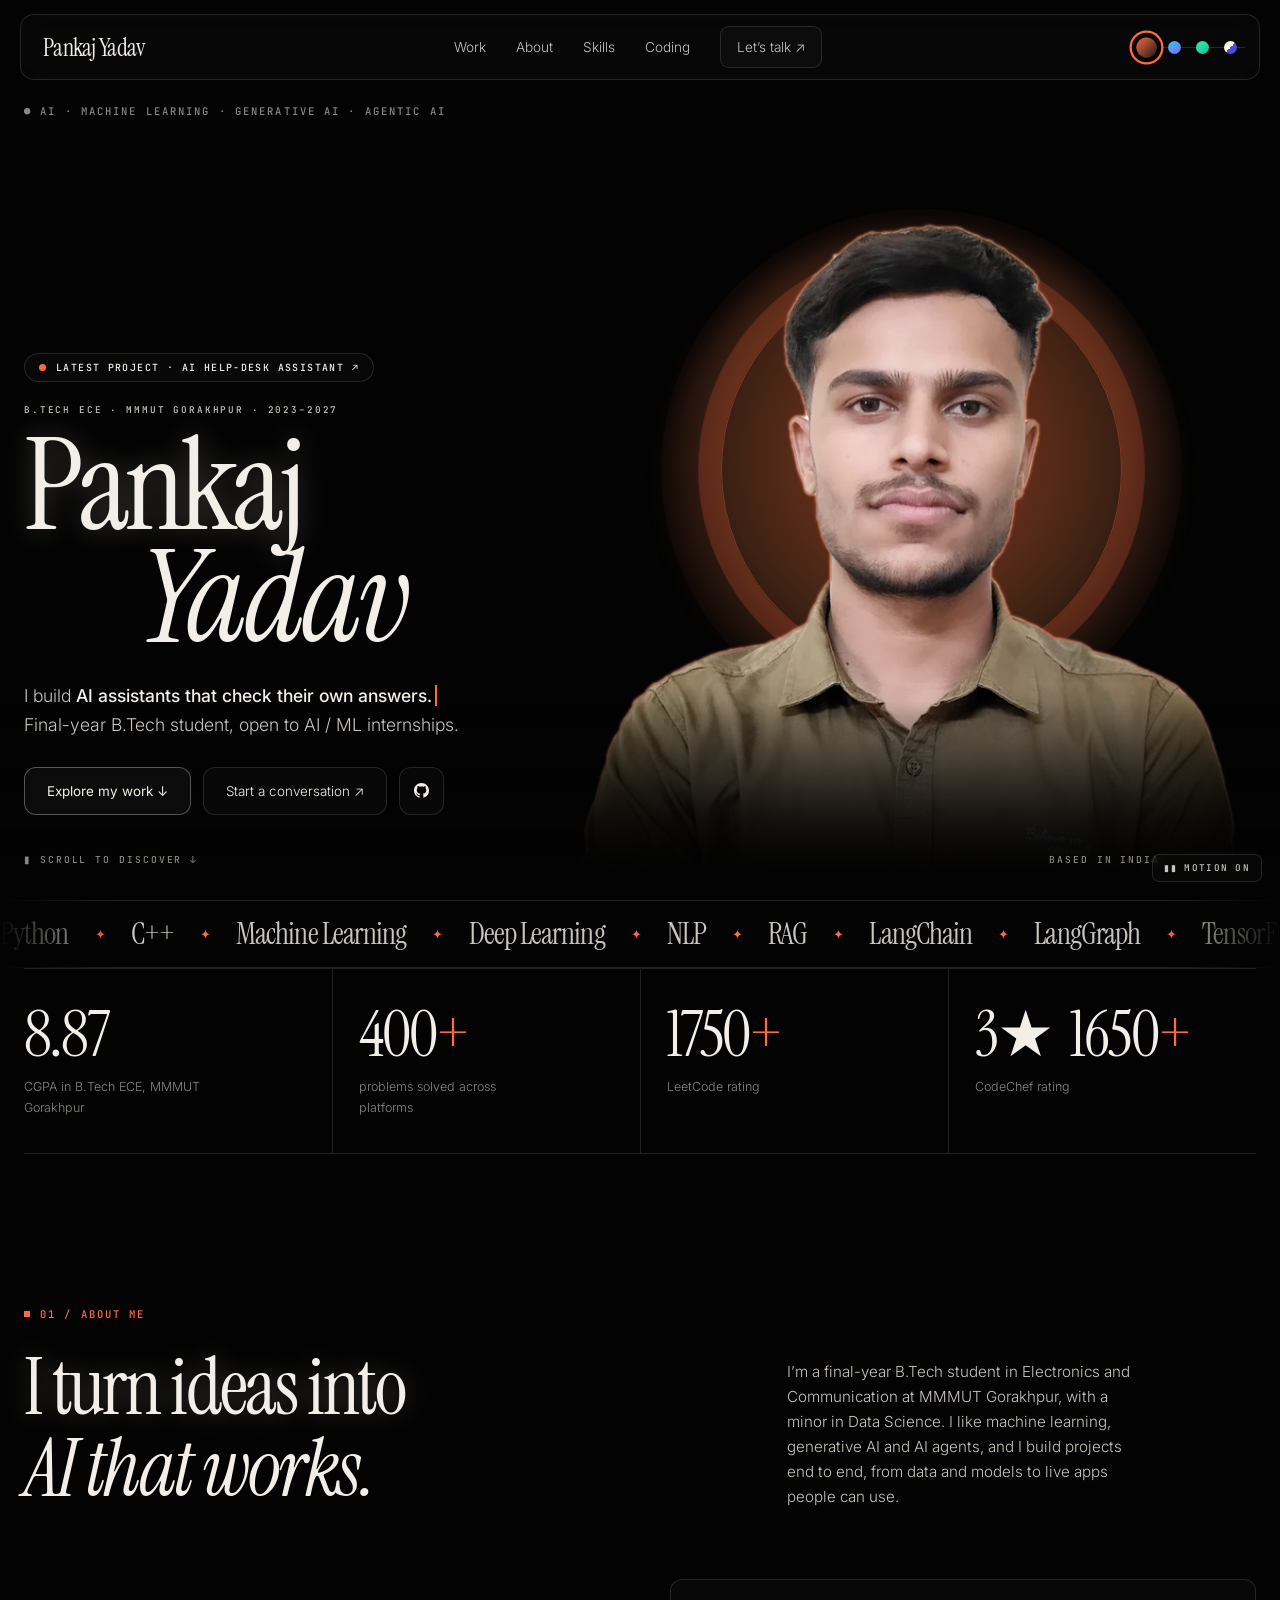
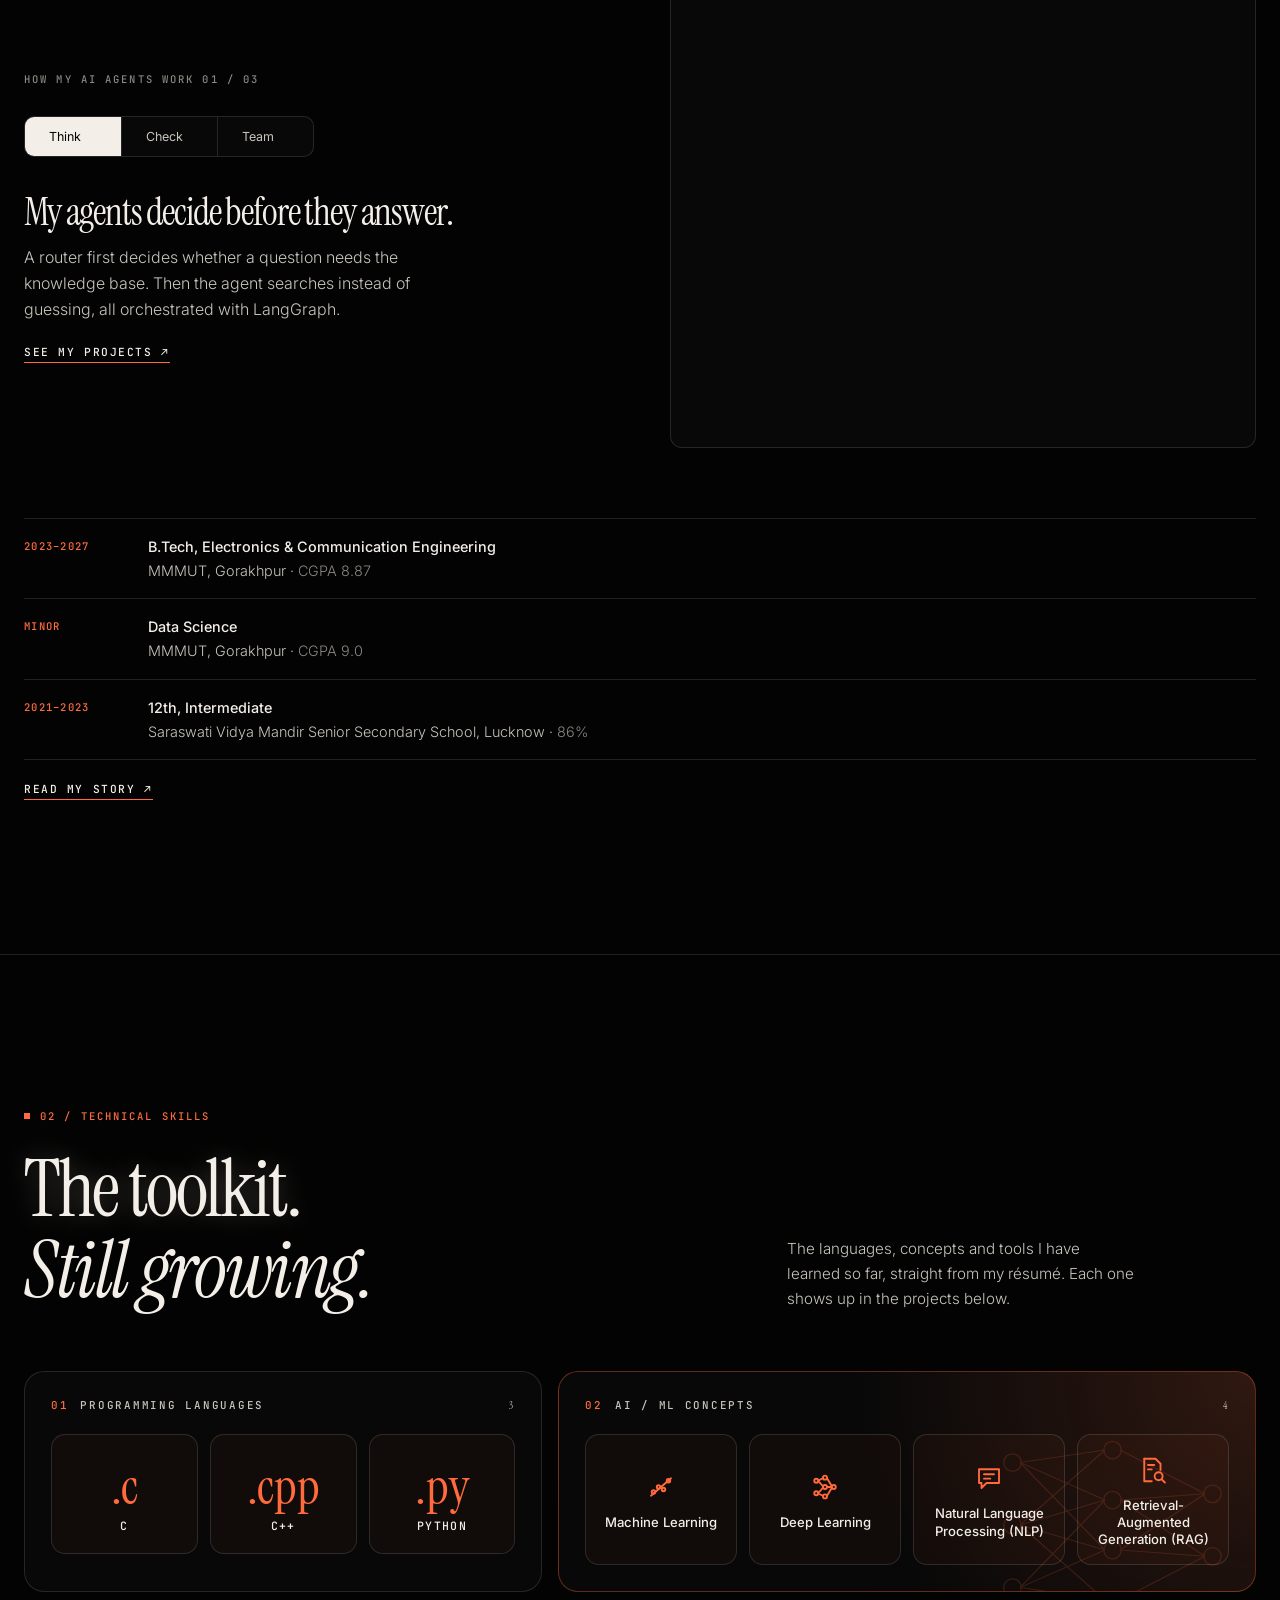
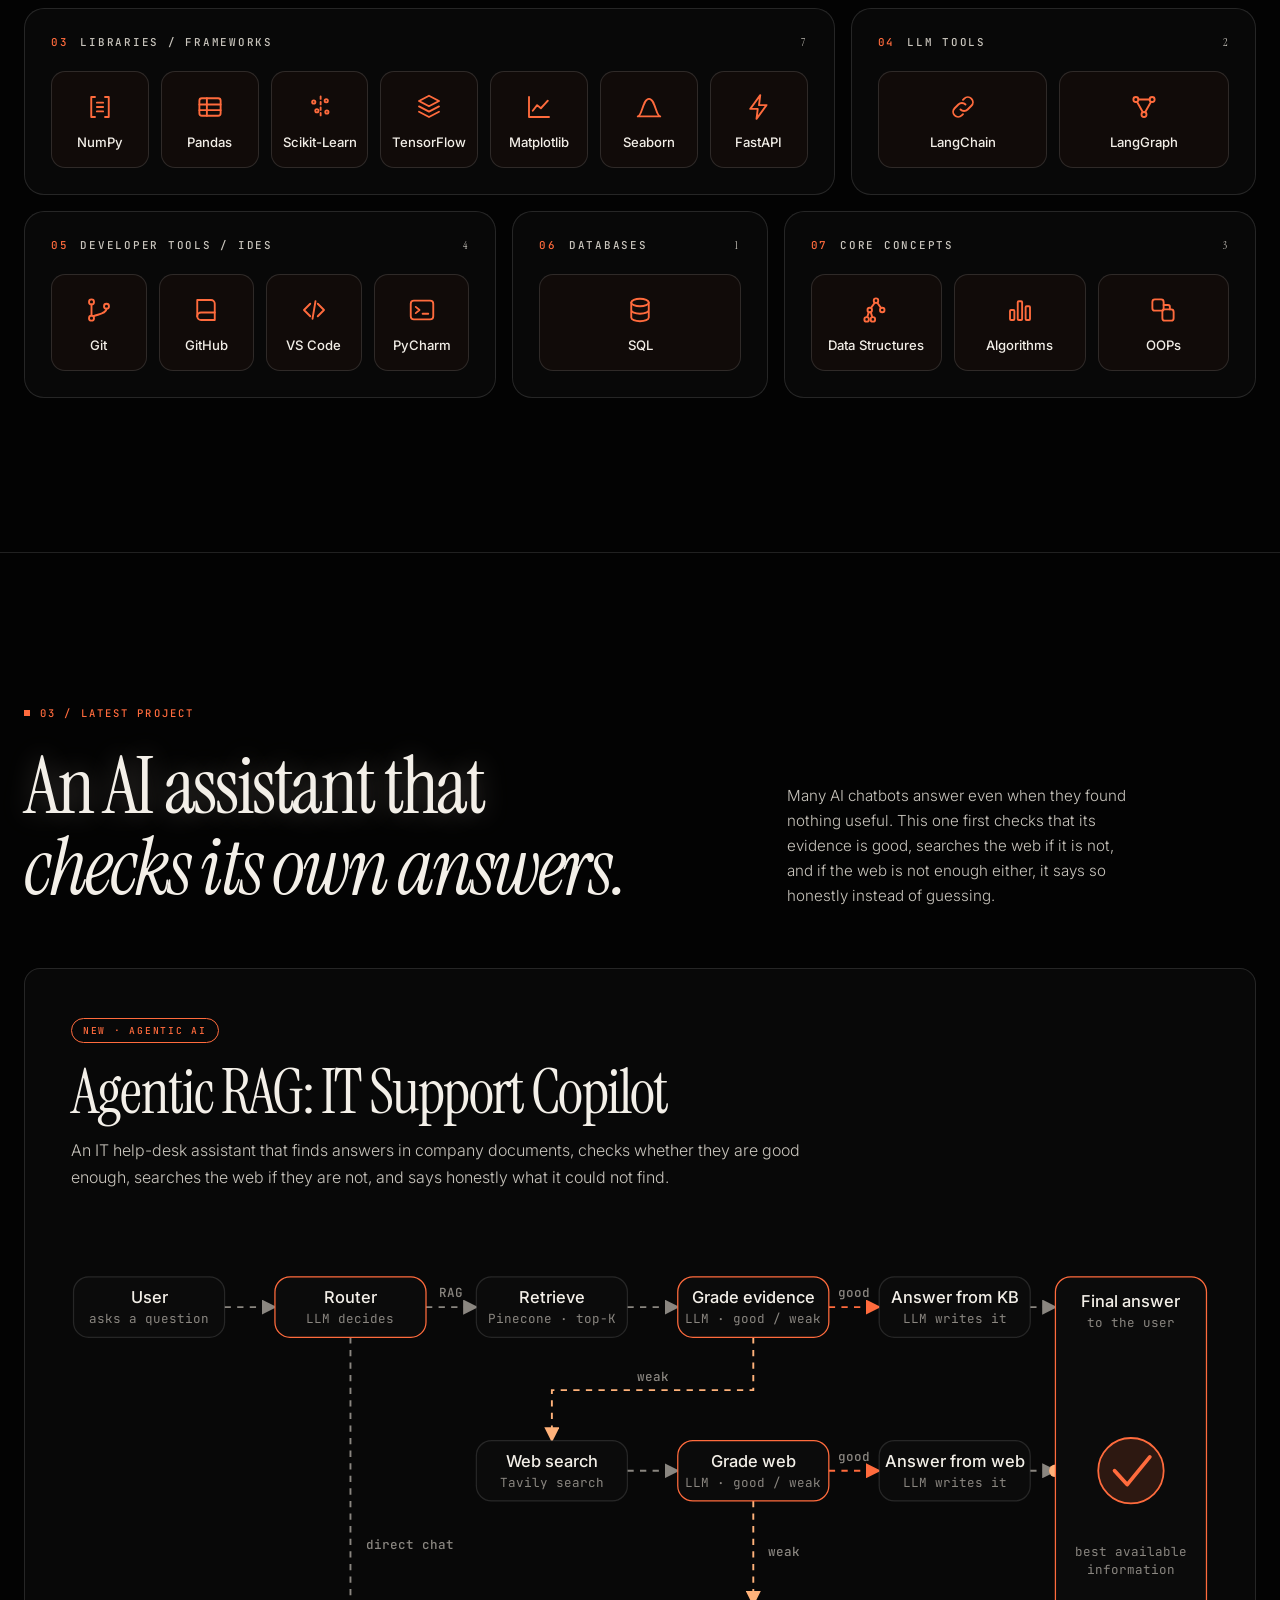
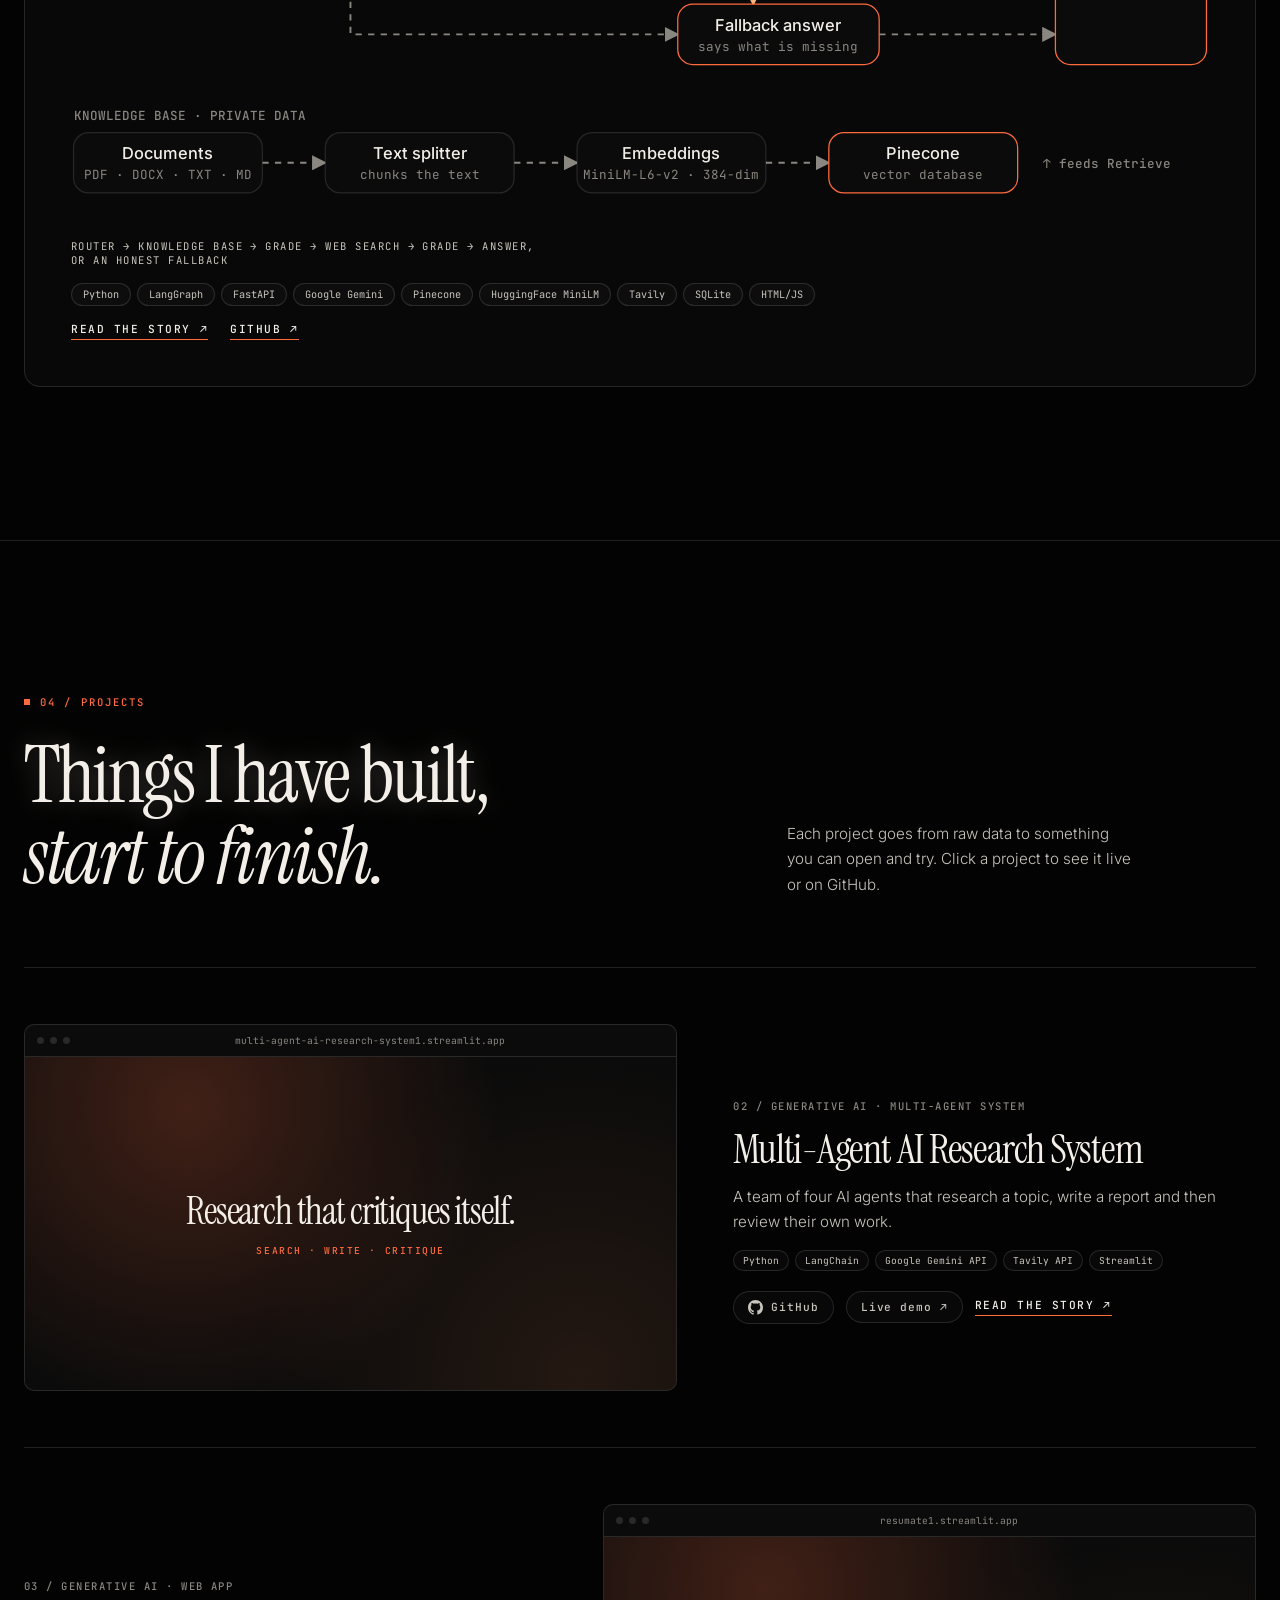
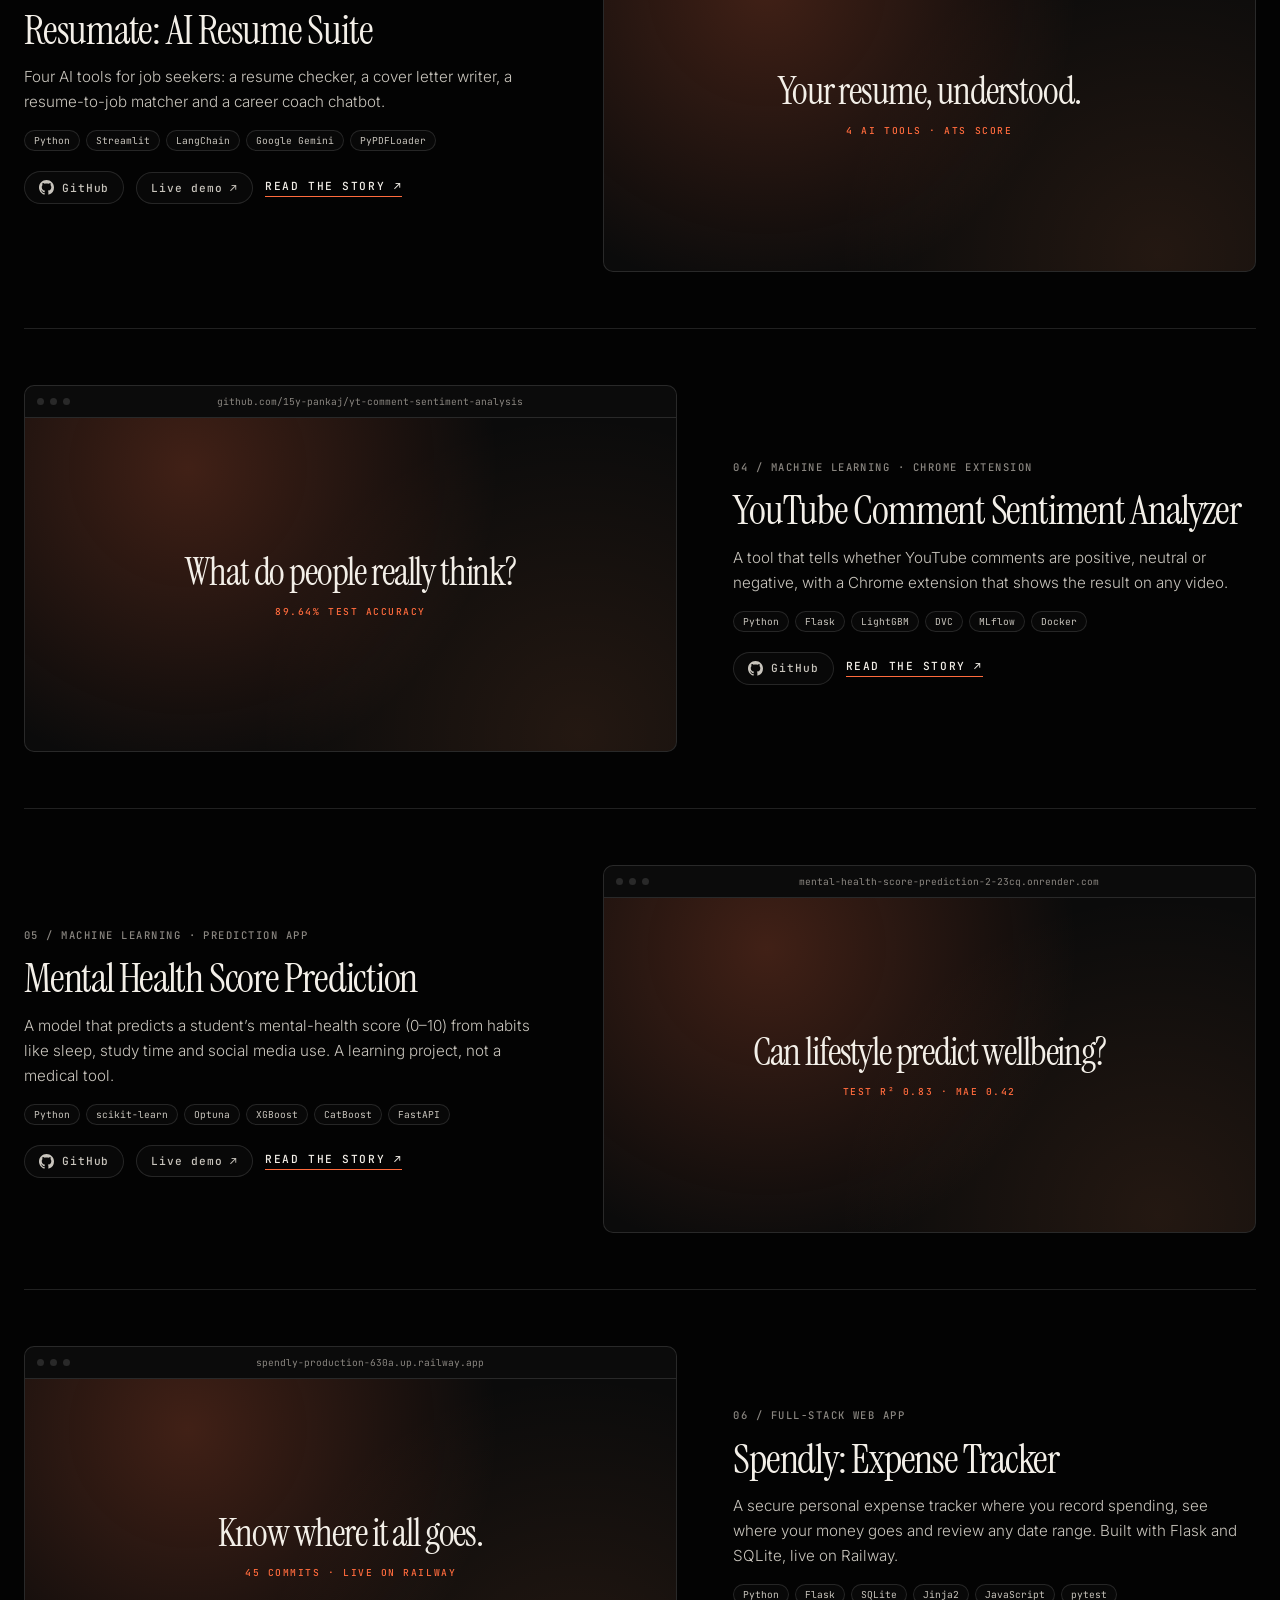
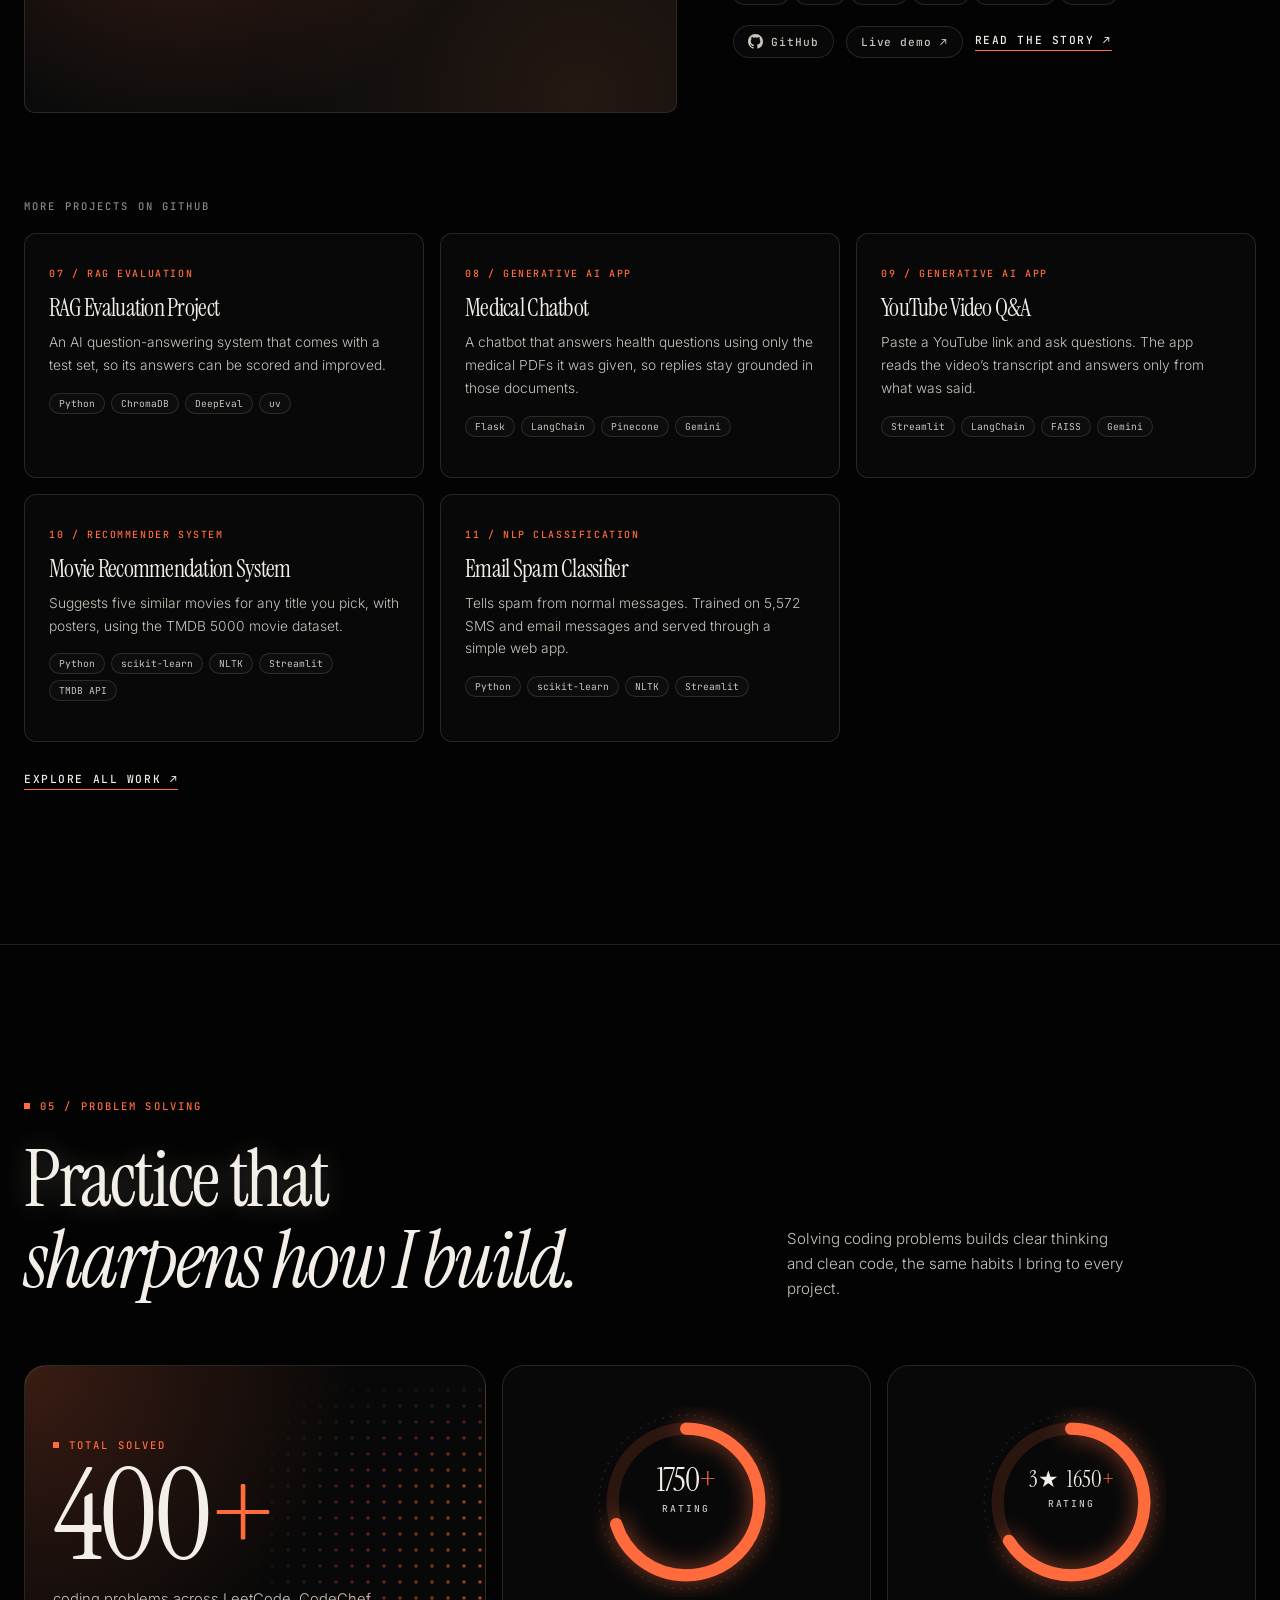
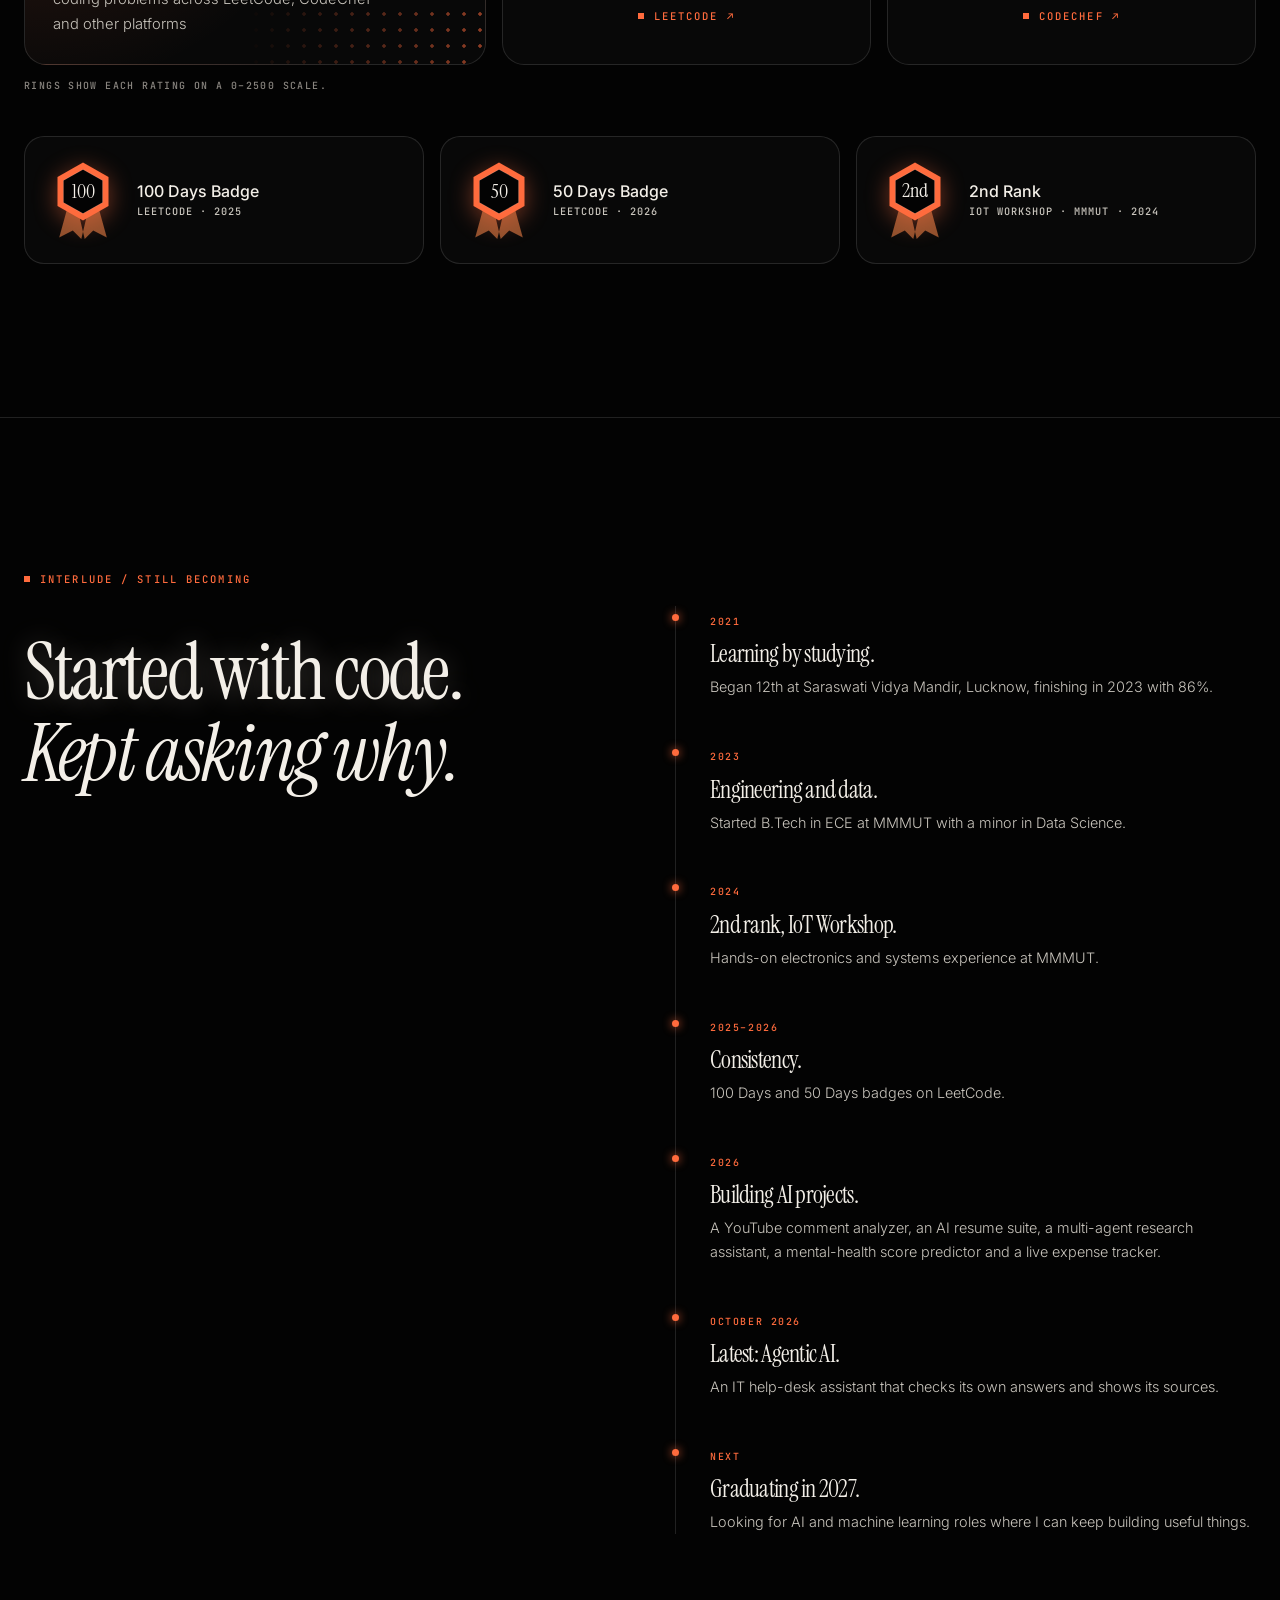
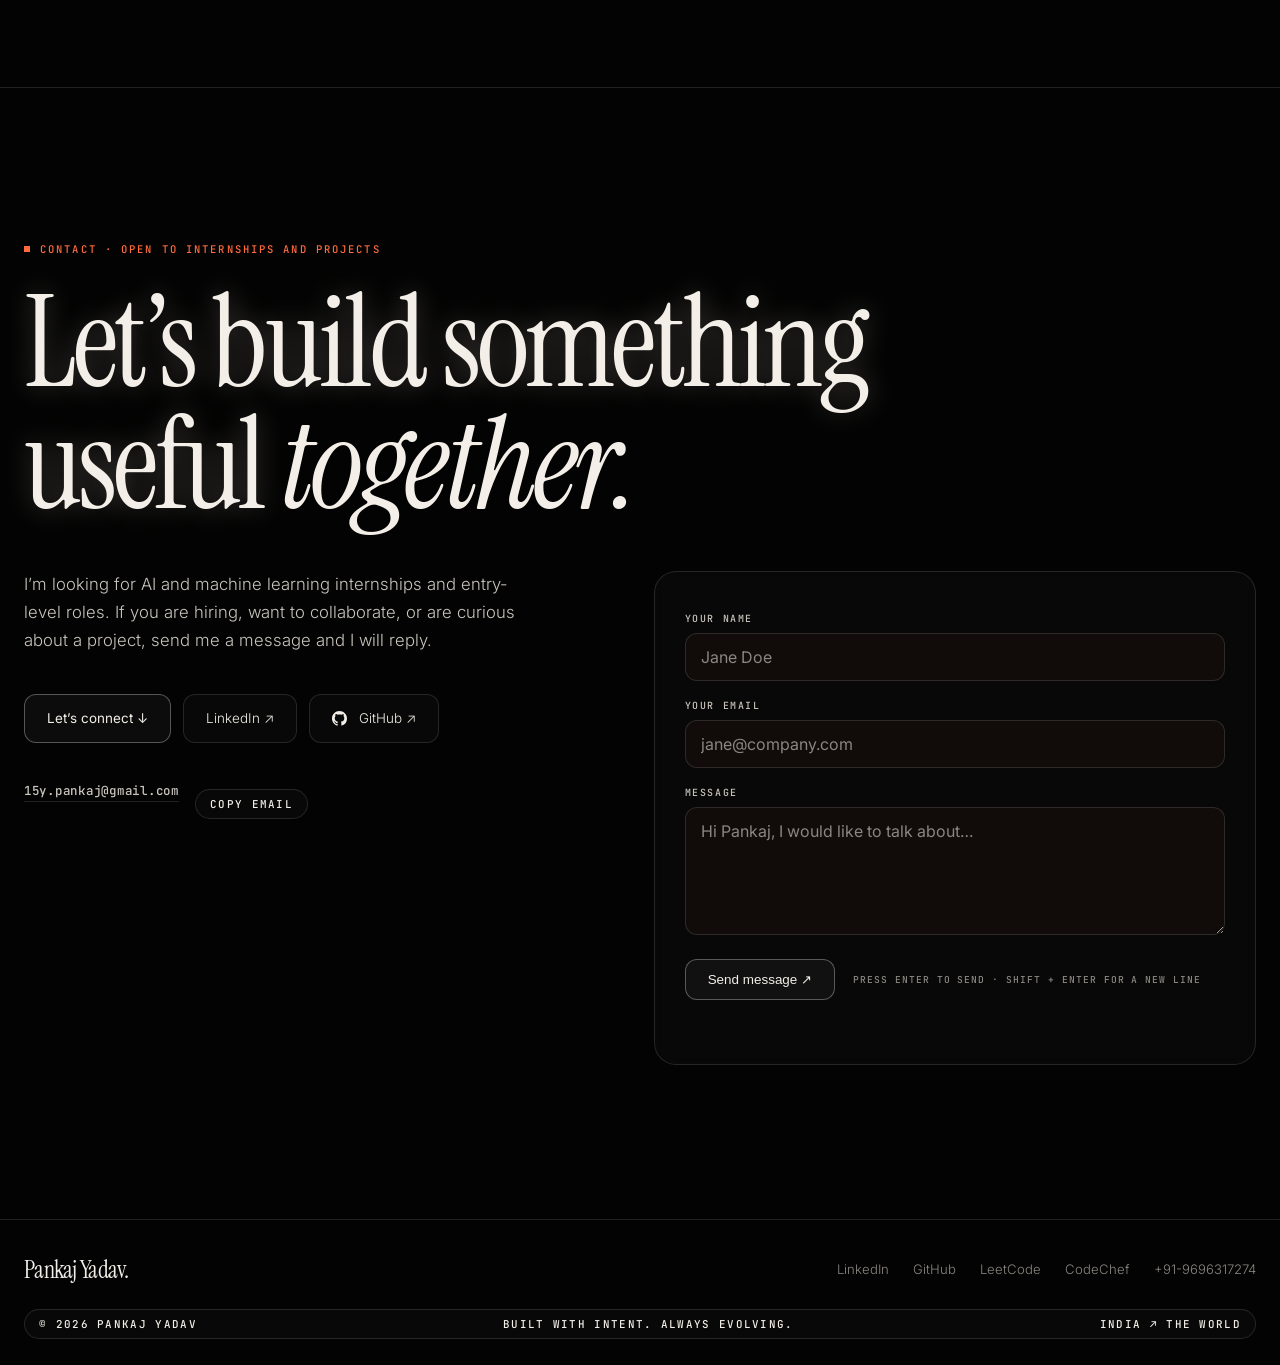
==== commit aee02cf6: "Add deployed portfolio URL metadata Co-authored-by: Copilot <223556219+Copilot@users.noreply.github." ====
--- a/index.html
+++ b/index.html
@@ -9,6 +9,8 @@
 <meta property="og:title" content="Pankaj Yadav | AI, ML & Generative AI Portfolio">
 <meta property="og:description" content="Pankaj Yadav is a final-year B.Tech ECE student (Data Science minor) at MMMUT Gorakhpur building machine learning, generative AI and agentic AI projects.">
 <meta property="og:type" content="website">
+<meta property="og:url" content="https://portfolio-three-chi-pdz3ir32hv.vercel.app/">
+<link rel="canonical" href="https://portfolio-three-chi-pdz3ir32hv.vercel.app/">
 <script>try{var t=localStorage.getItem('theme');if(['aurora','sunset','emerald','light'].indexOf(t)>-1)document.documentElement.setAttribute('data-theme',t)}catch(e){}</script>
 <link rel="preconnect" href="https://fonts.googleapis.com">
 <link rel="preconnect" href="https://fonts.gstatic.com" crossorigin>
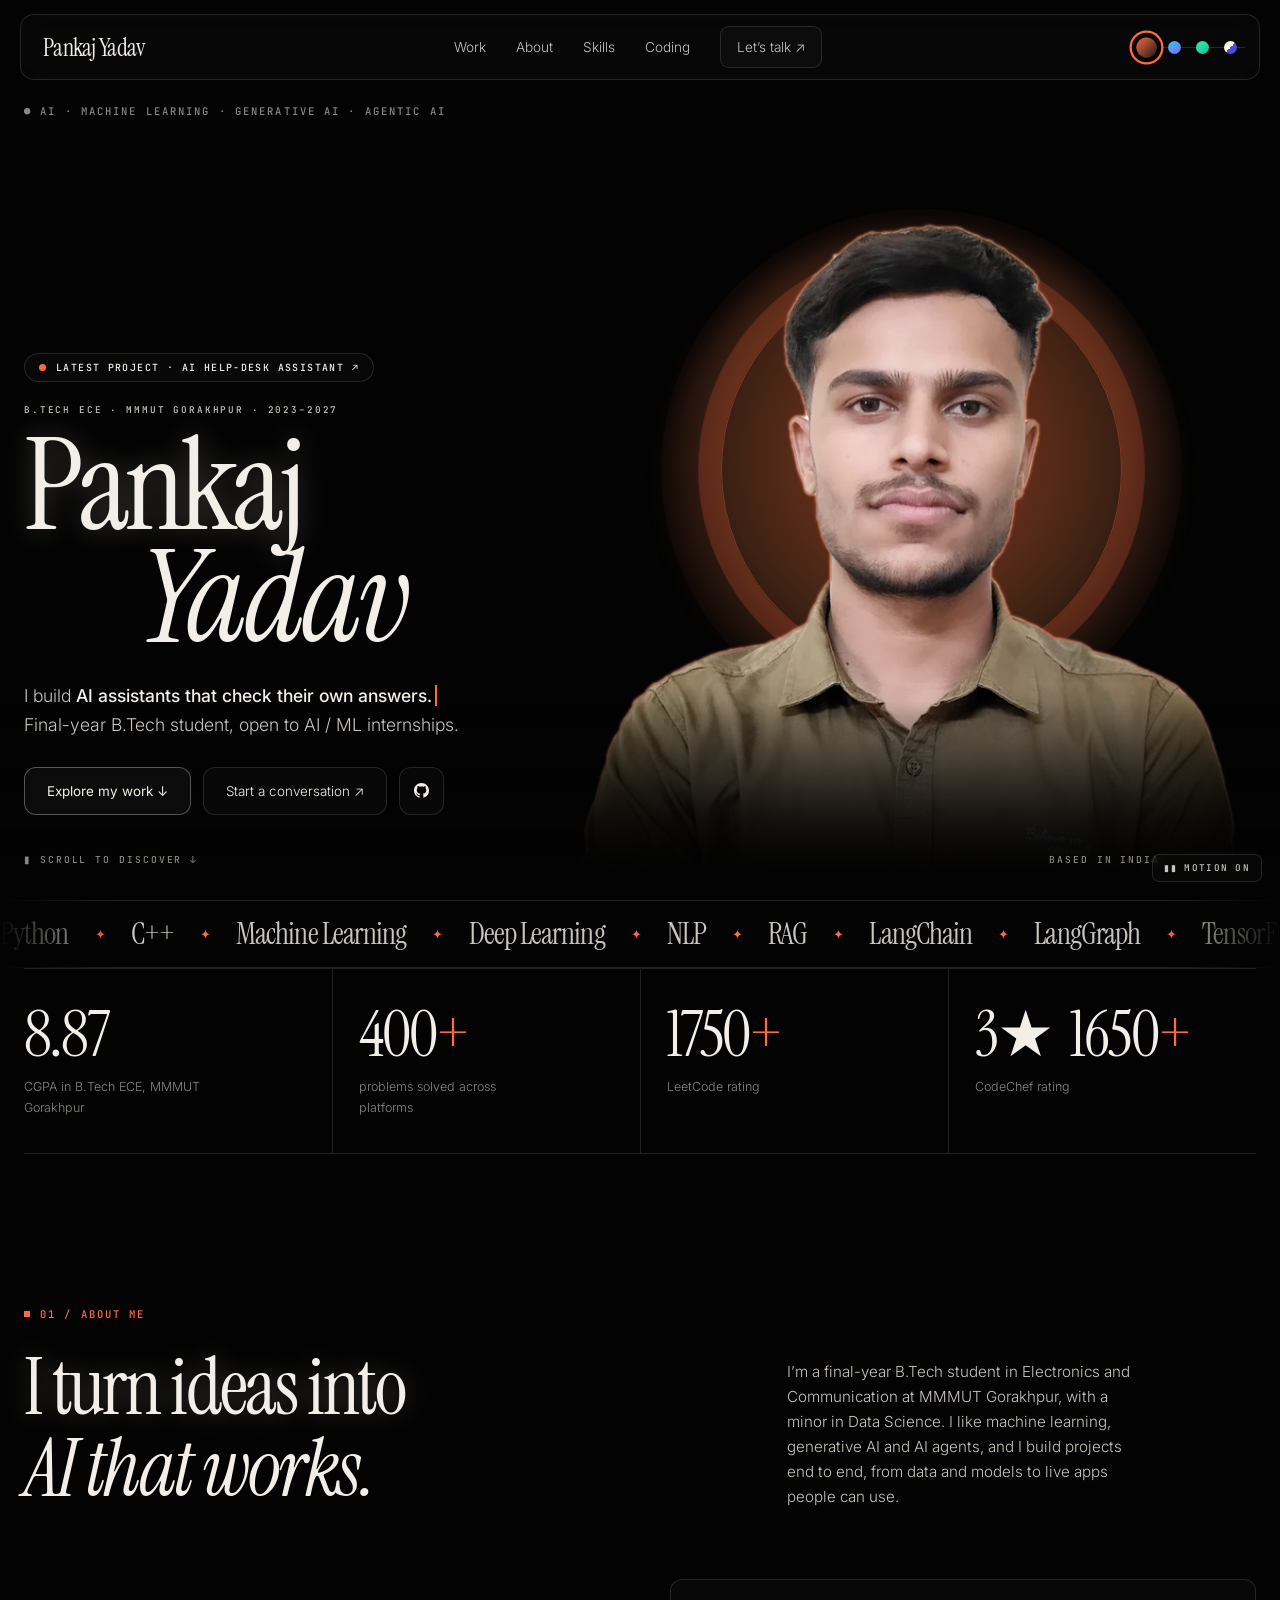
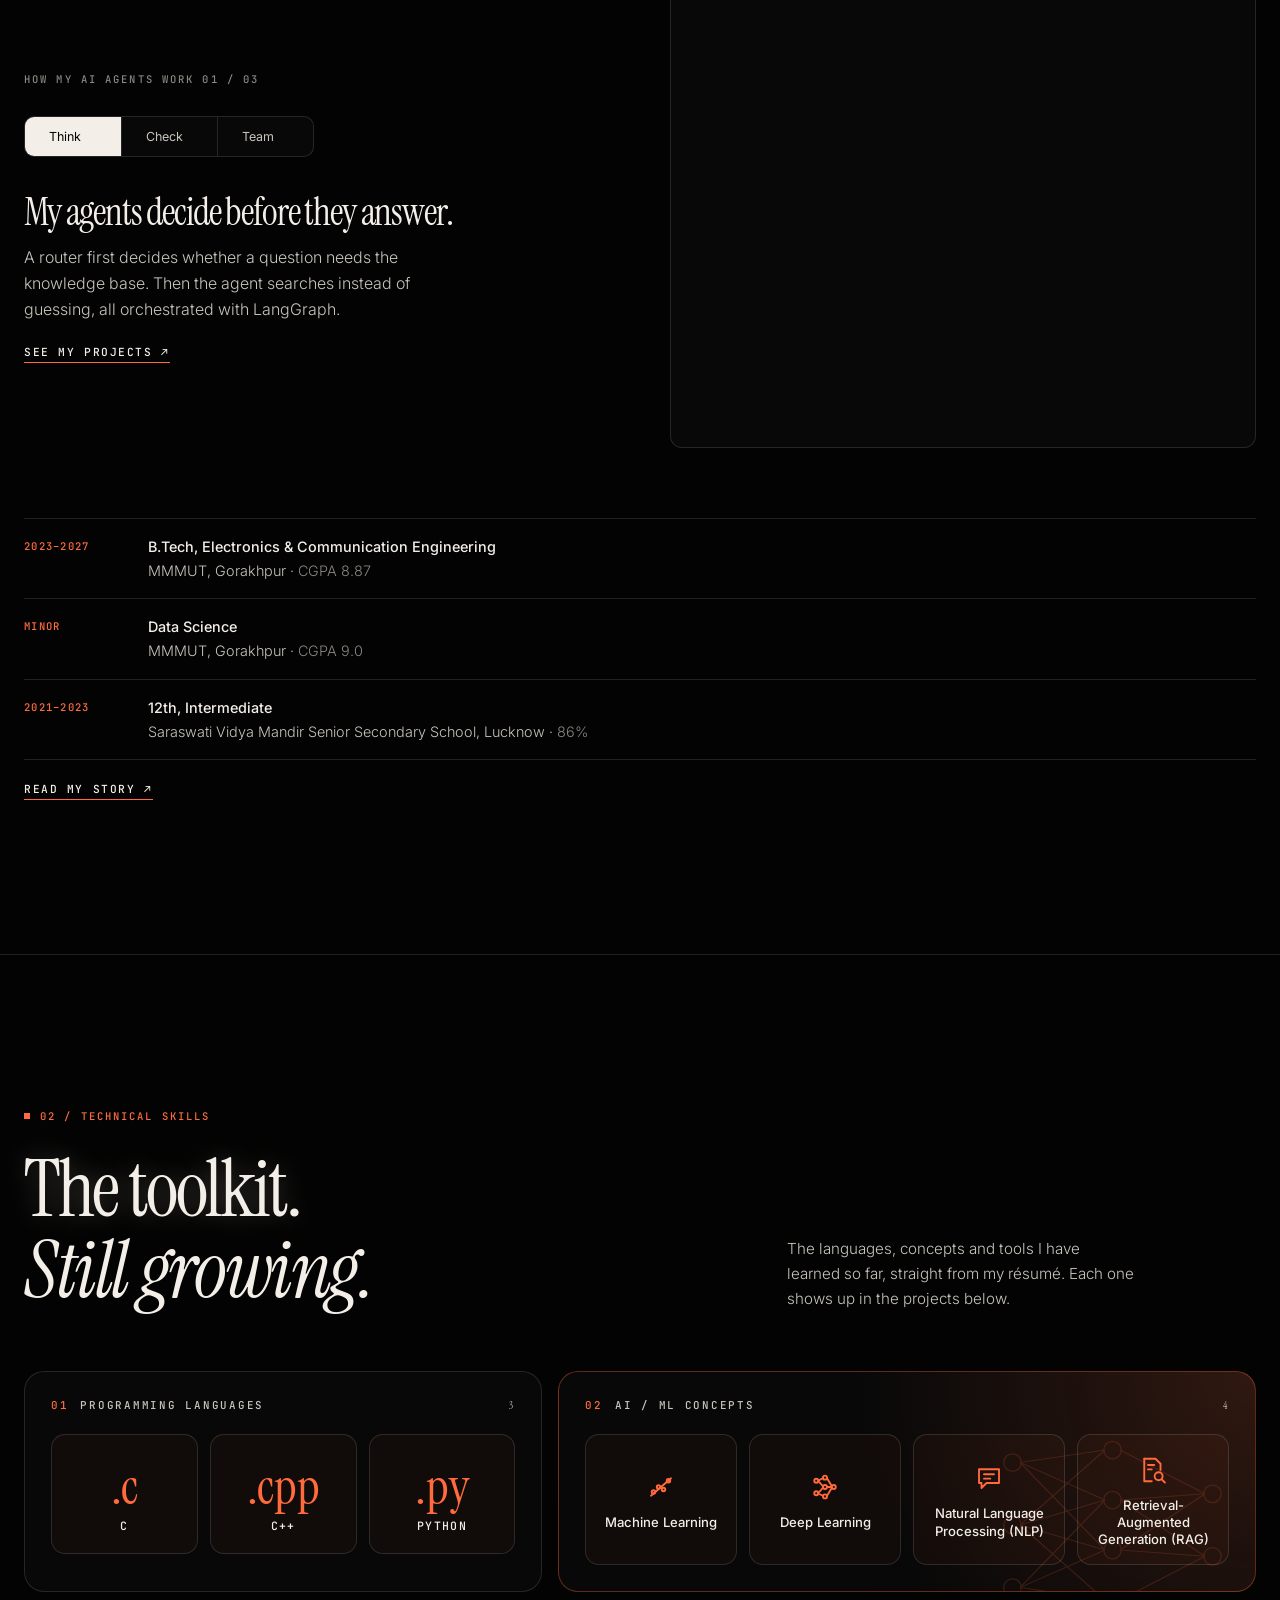
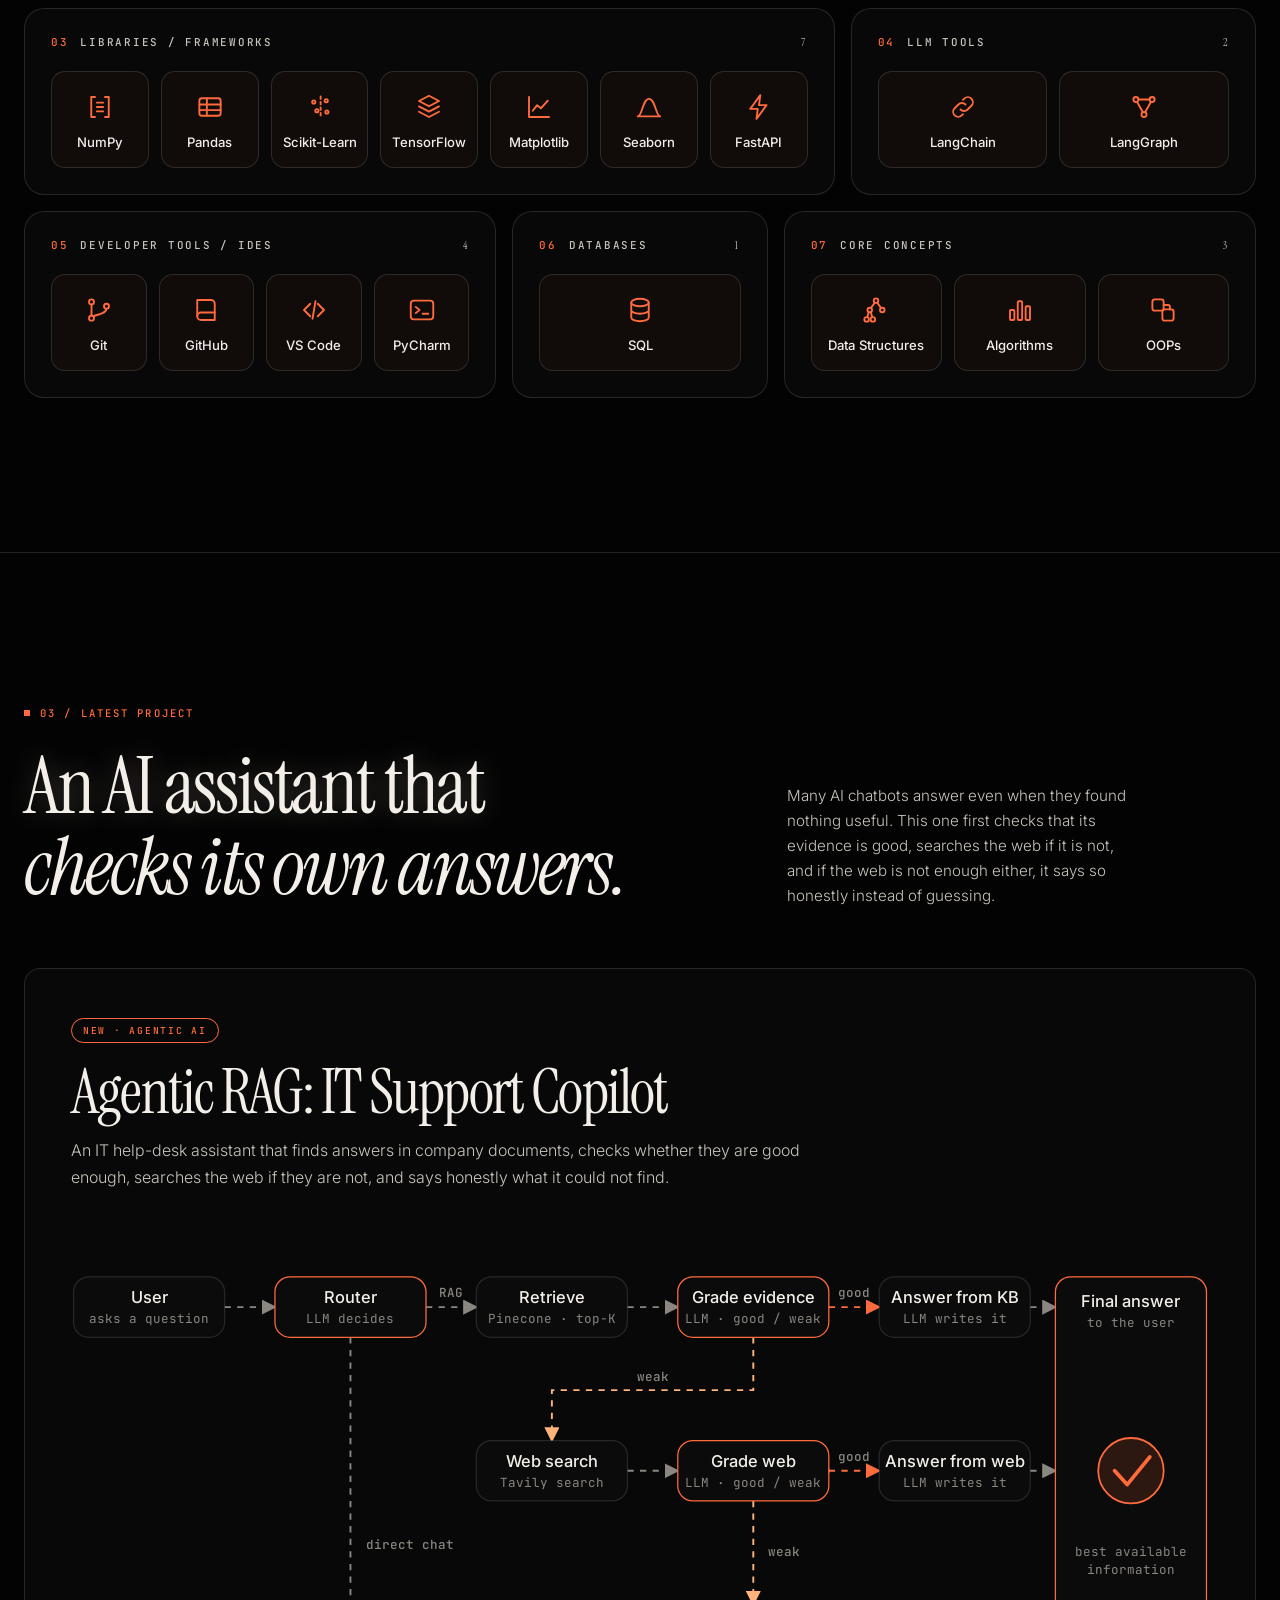
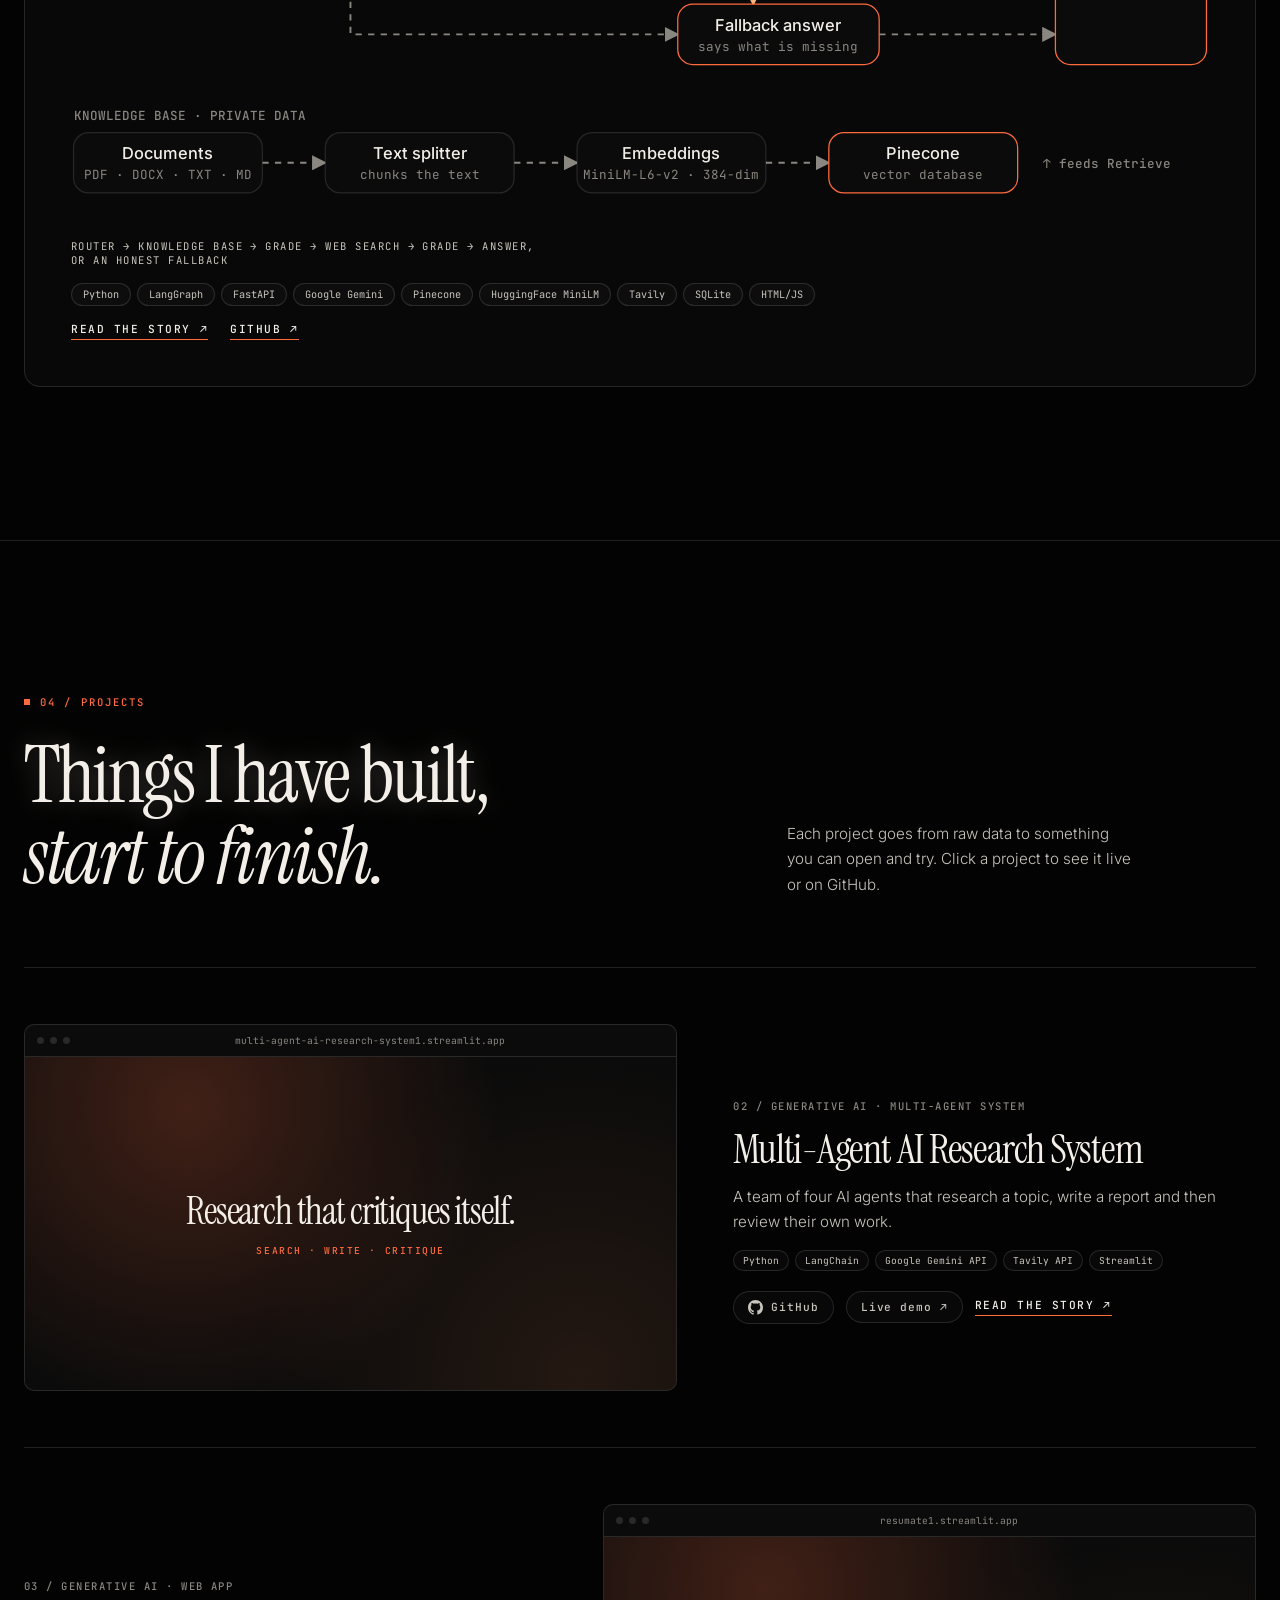
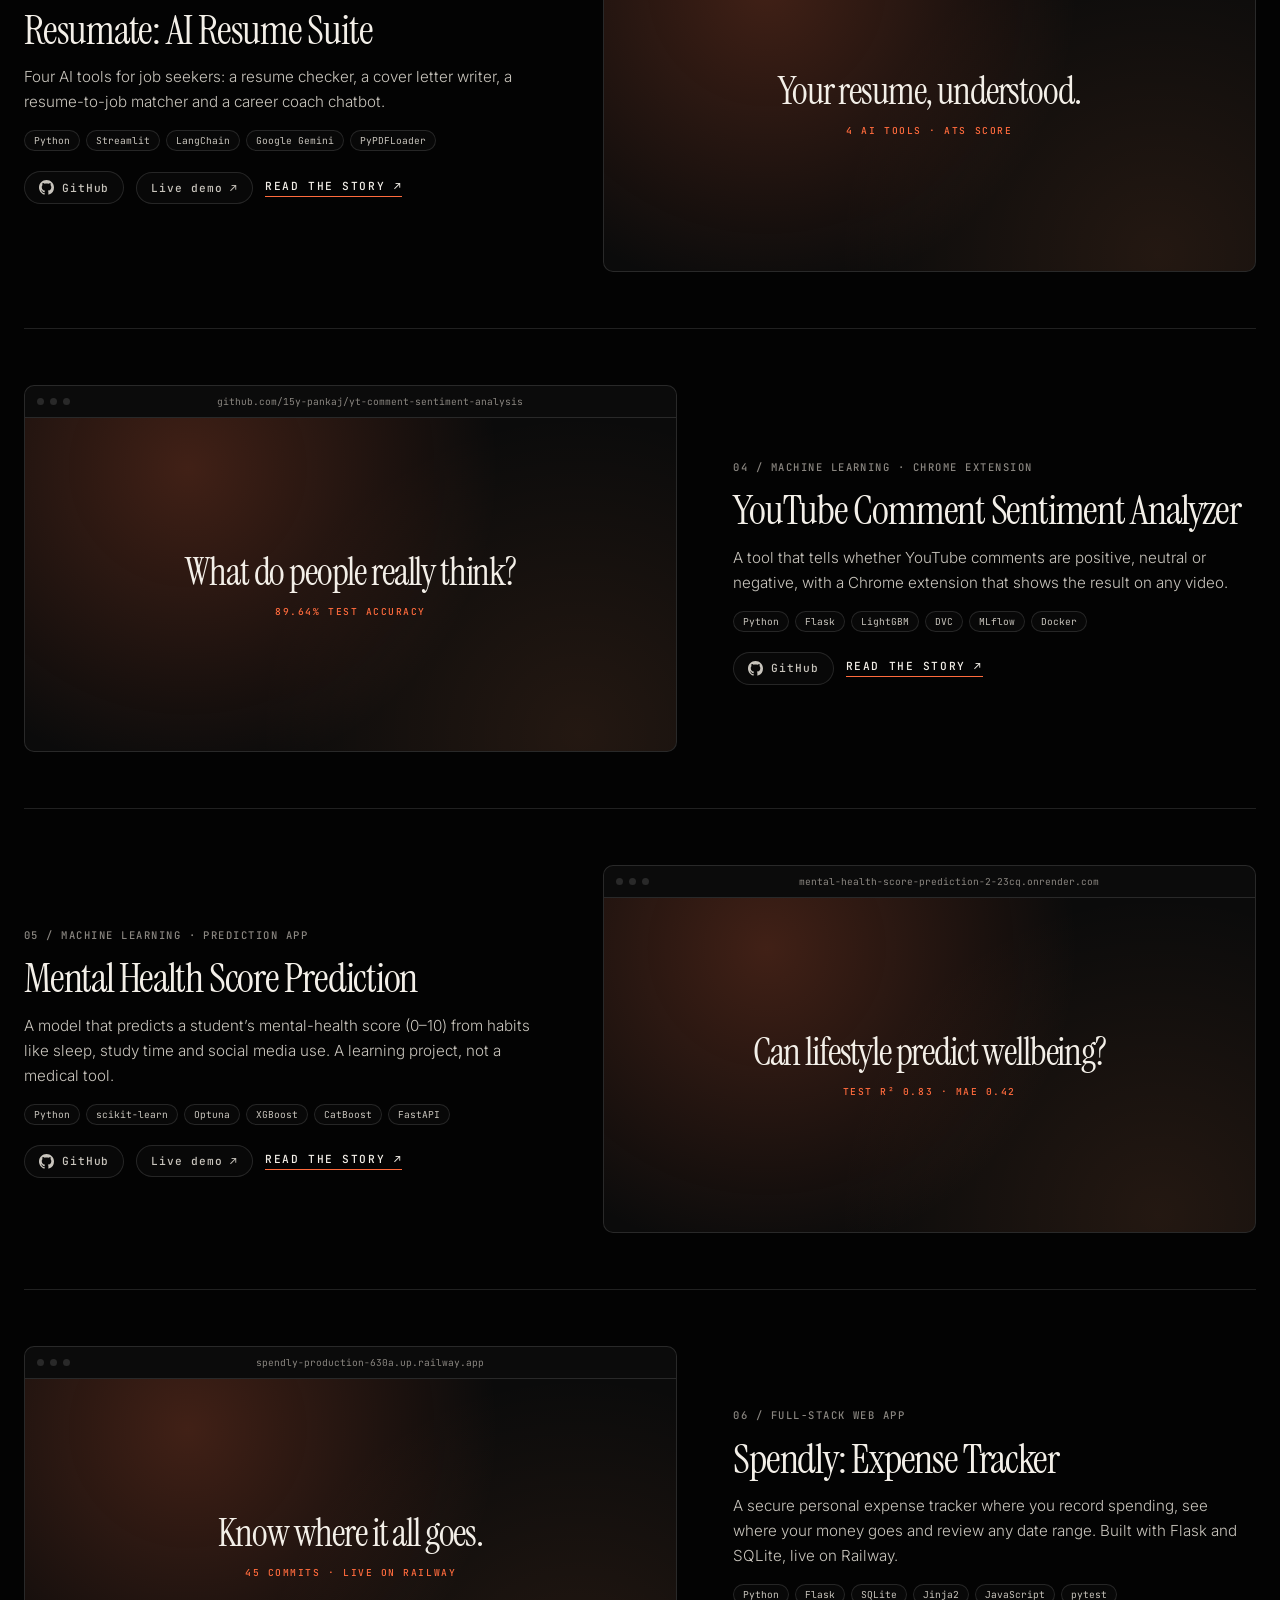
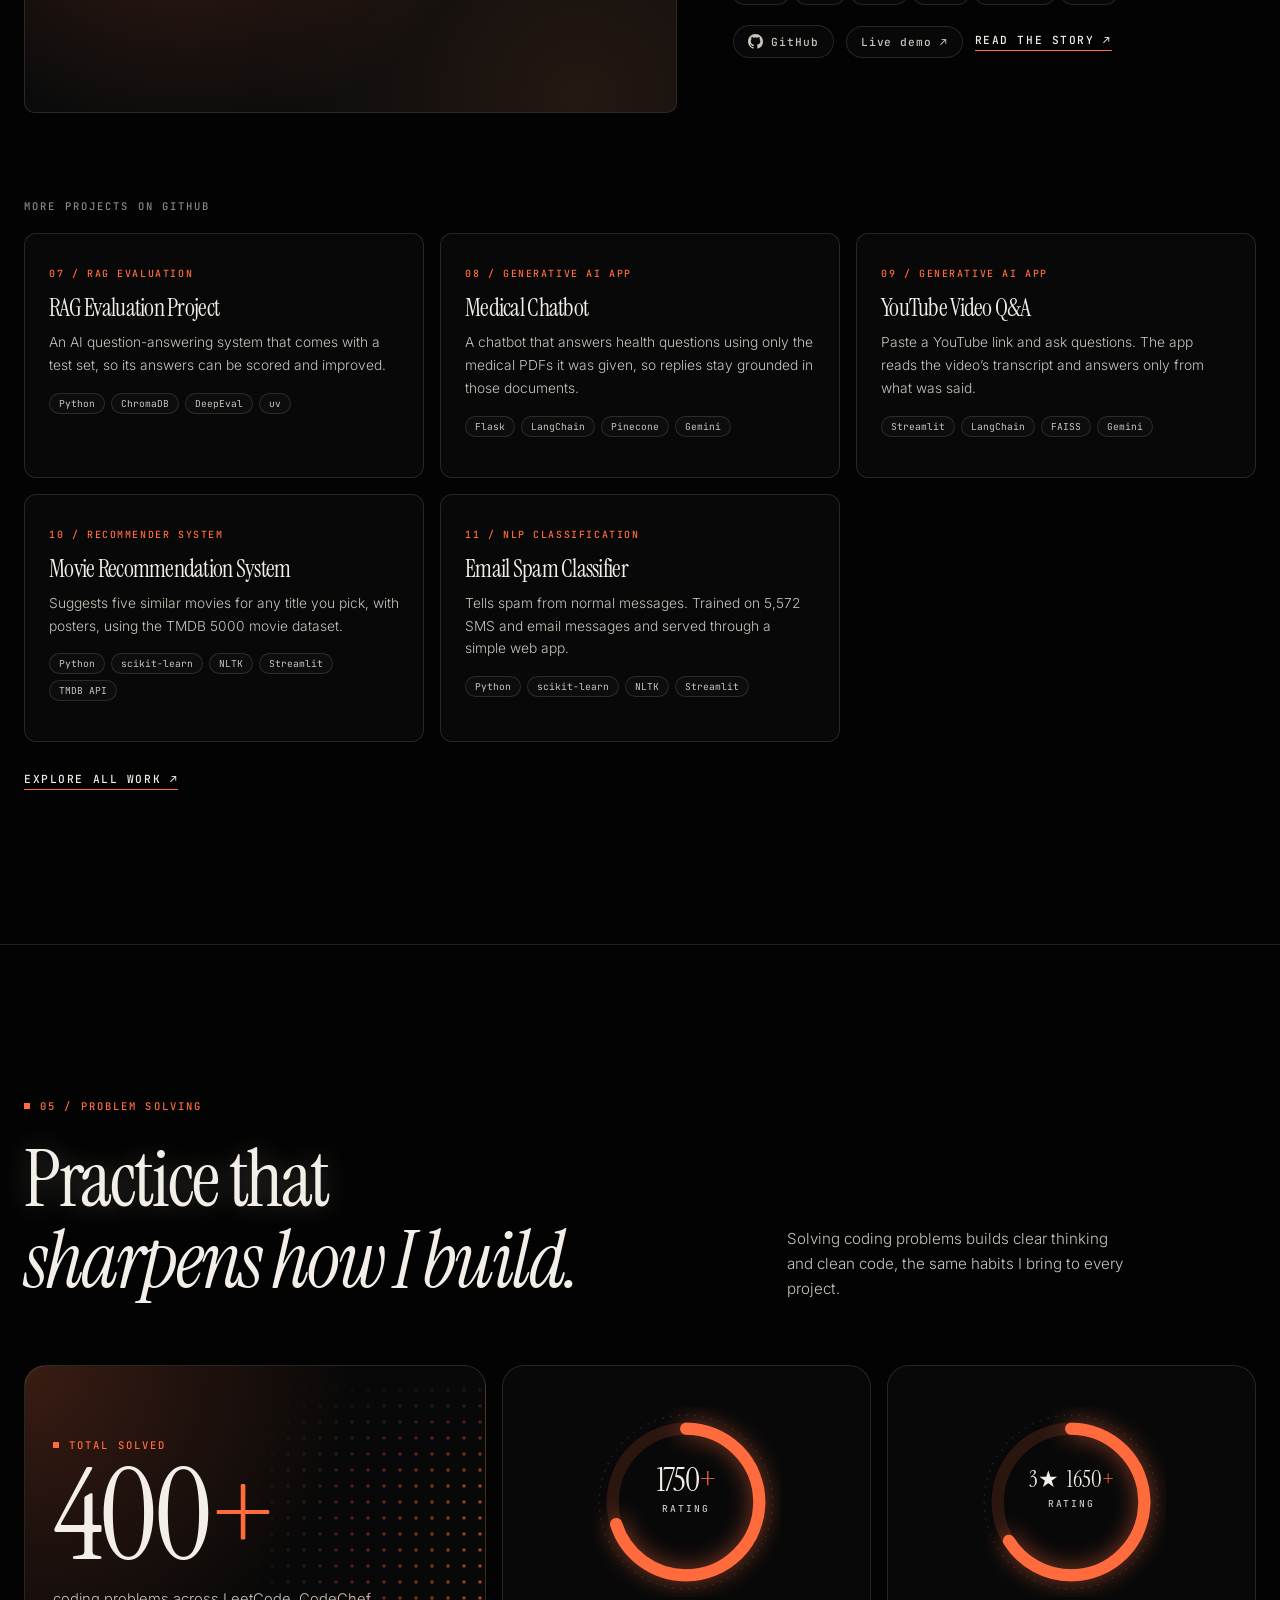
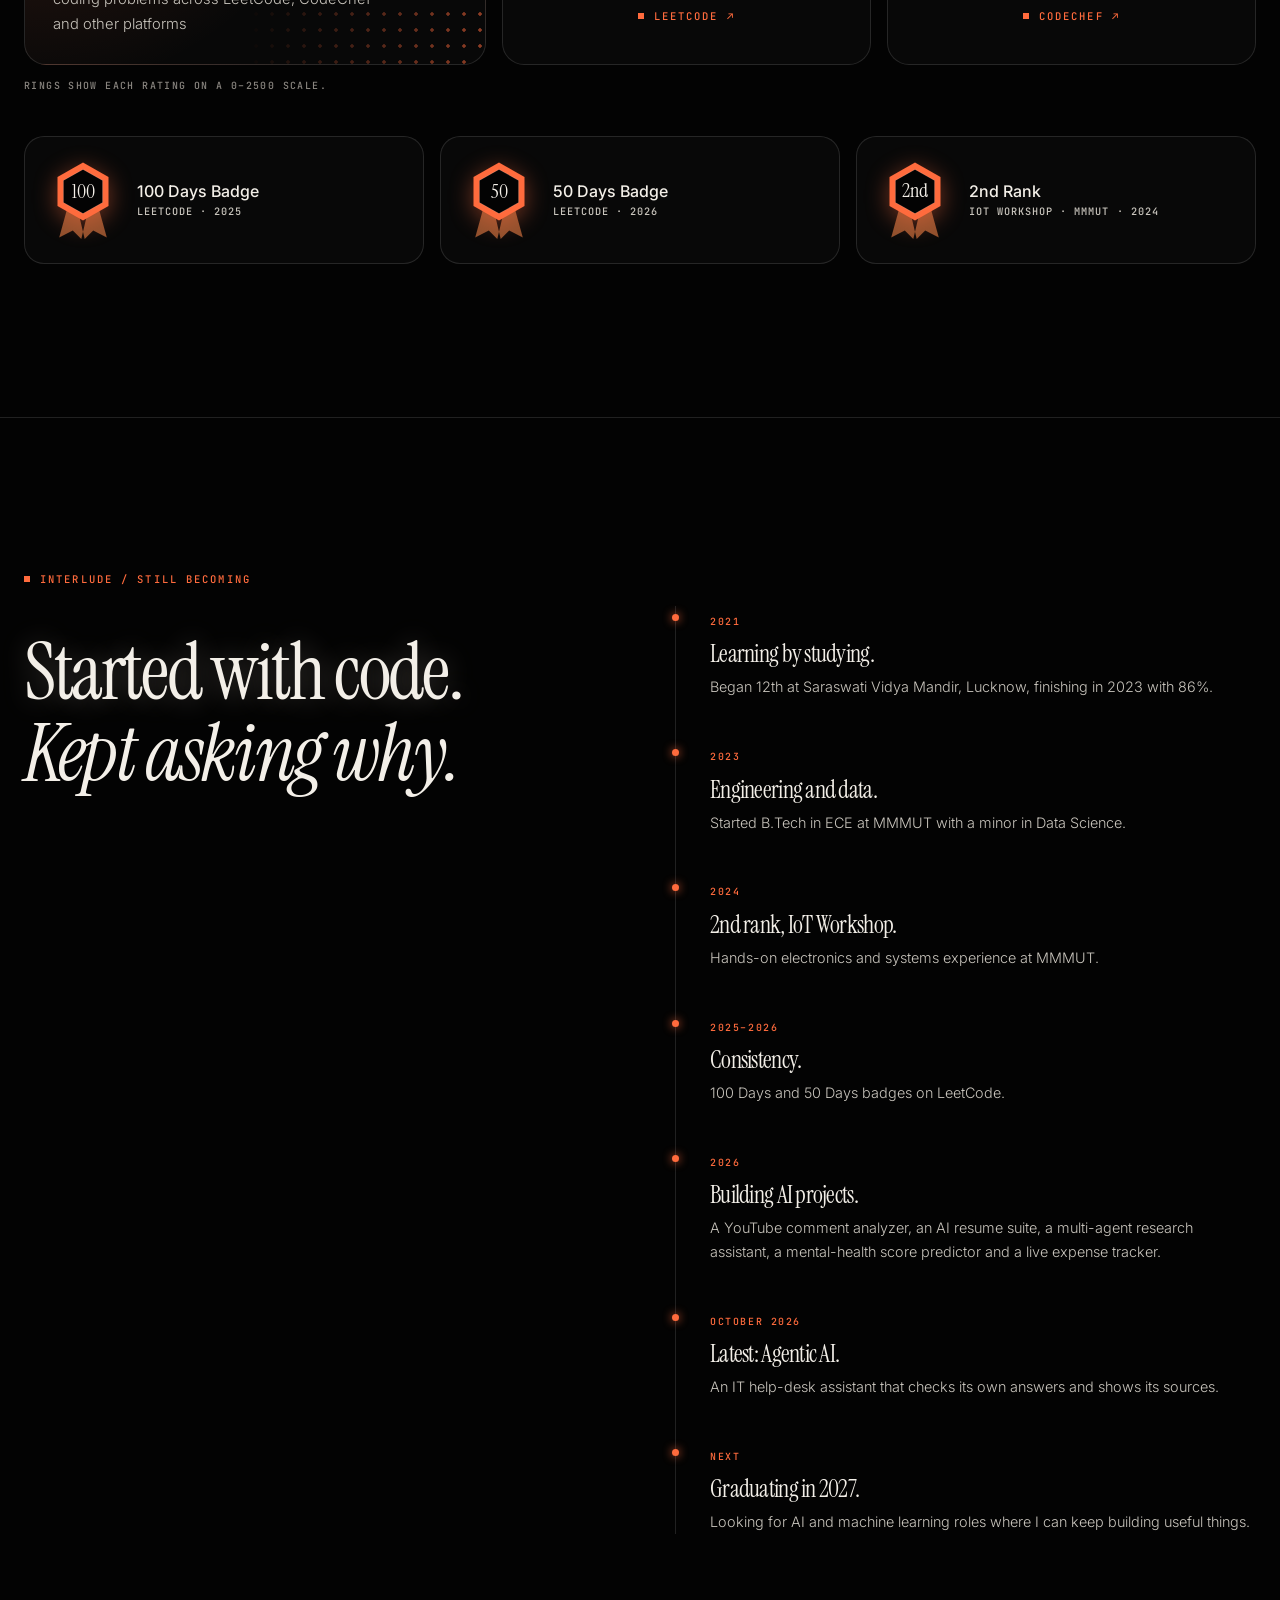
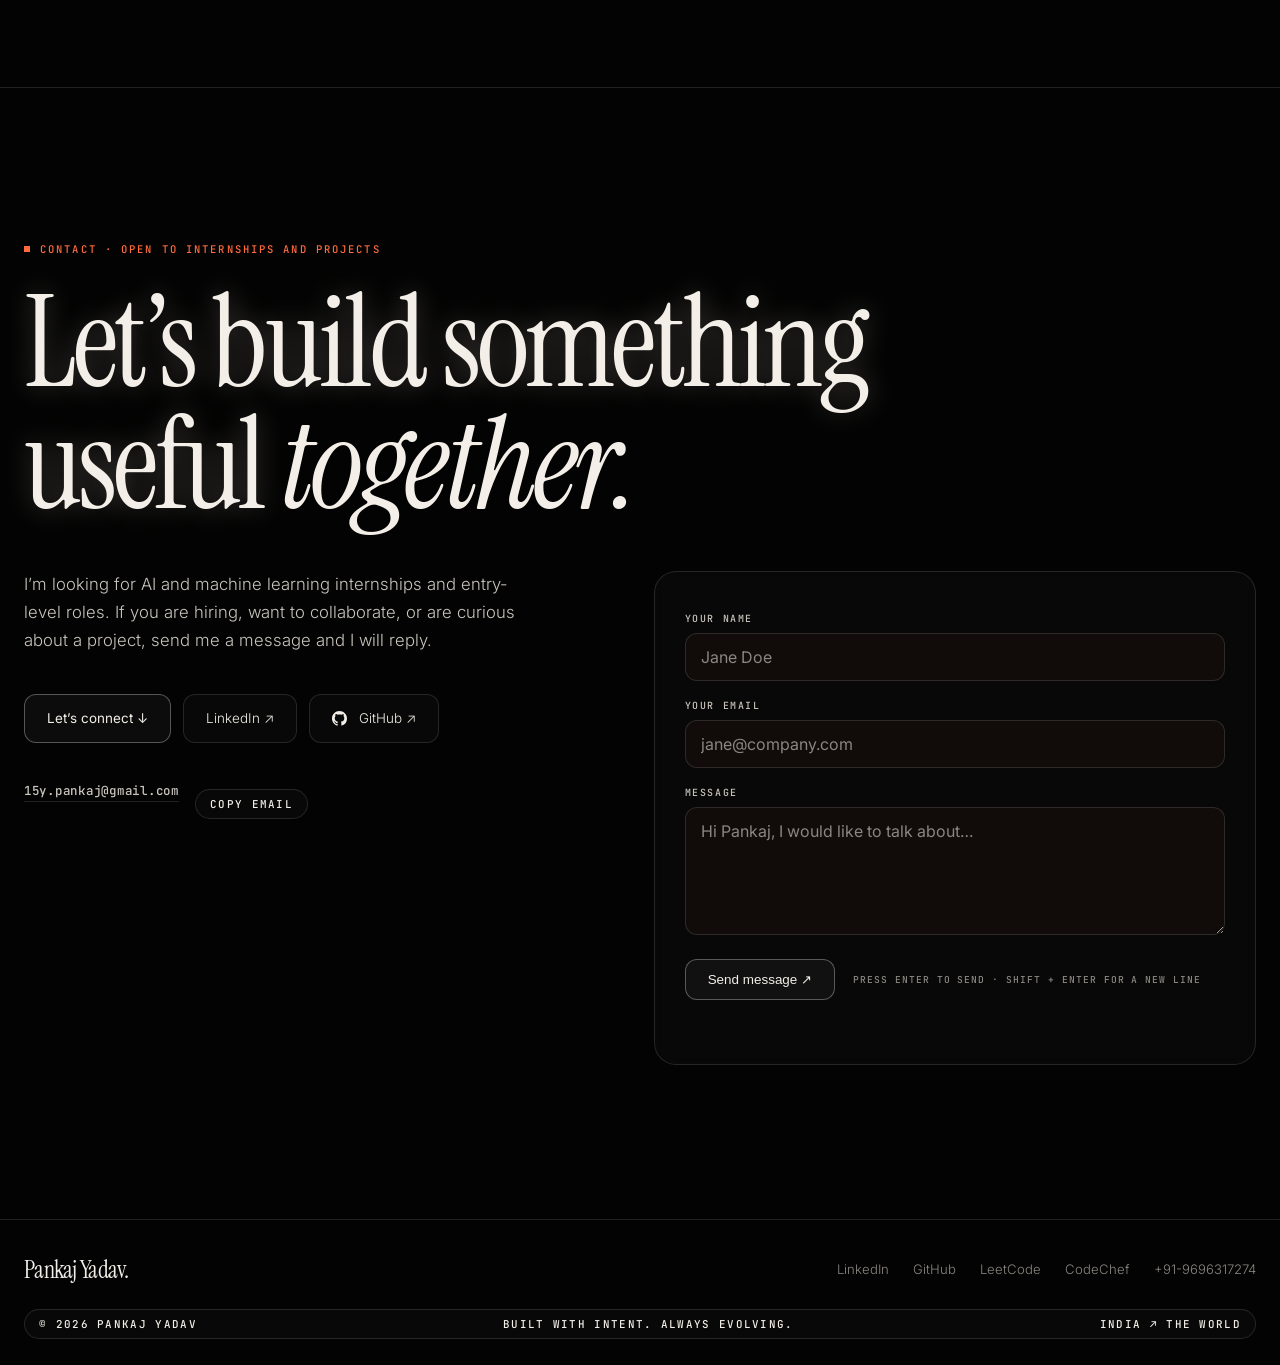
==== commit 36737f2d: "Document live portfolio URL in README Co-authored-by: Copilot <223556219+Copilot@users.noreply.githu" ====
--- a/index.html
+++ b/index.html
@@ -9,8 +9,6 @@
 <meta property="og:title" content="Pankaj Yadav | AI, ML & Generative AI Portfolio">
 <meta property="og:description" content="Pankaj Yadav is a final-year B.Tech ECE student (Data Science minor) at MMMUT Gorakhpur building machine learning, generative AI and agentic AI projects.">
 <meta property="og:type" content="website">
-<meta property="og:url" content="https://portfolio-three-chi-pdz3ir32hv.vercel.app/">
-<link rel="canonical" href="https://portfolio-three-chi-pdz3ir32hv.vercel.app/">
 <script>try{var t=localStorage.getItem('theme');if(['aurora','sunset','emerald','light'].indexOf(t)>-1)document.documentElement.setAttribute('data-theme',t)}catch(e){}</script>
 <link rel="preconnect" href="https://fonts.googleapis.com">
 <link rel="preconnect" href="https://fonts.gstatic.com" crossorigin>
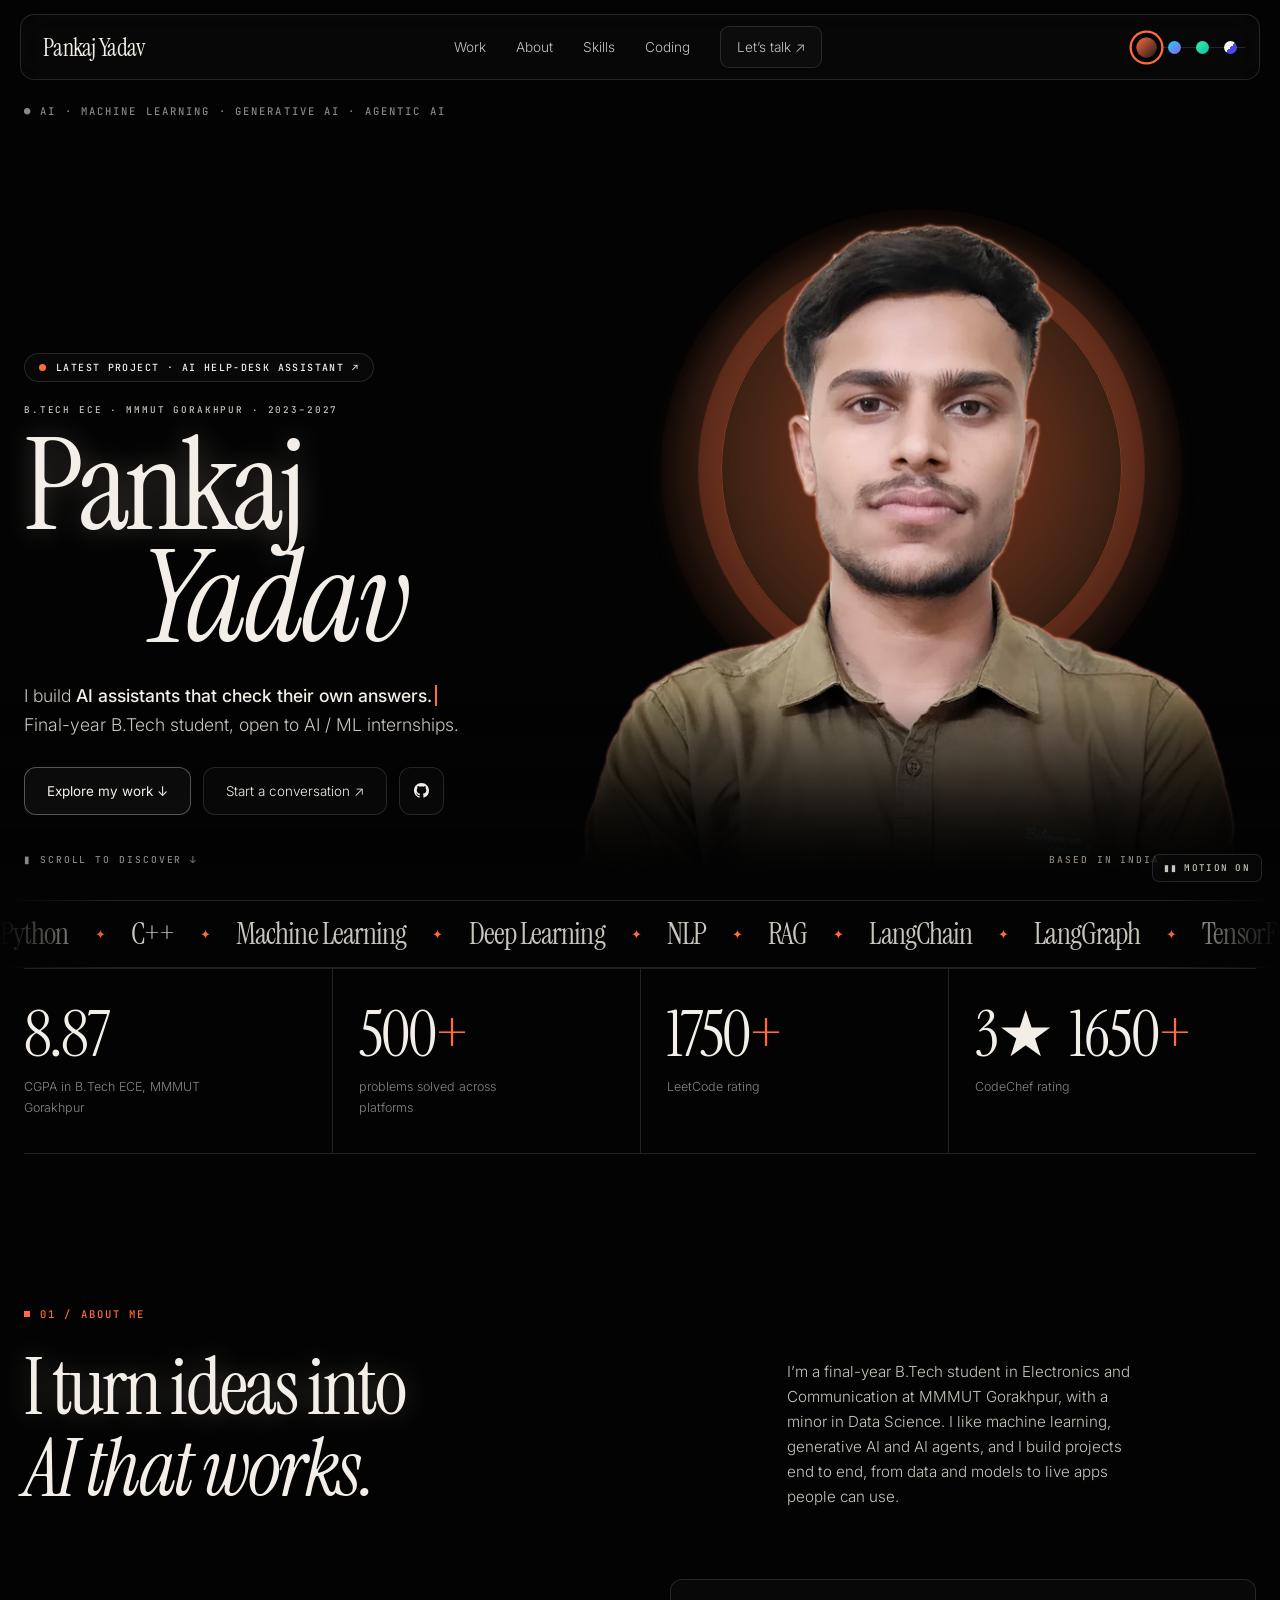
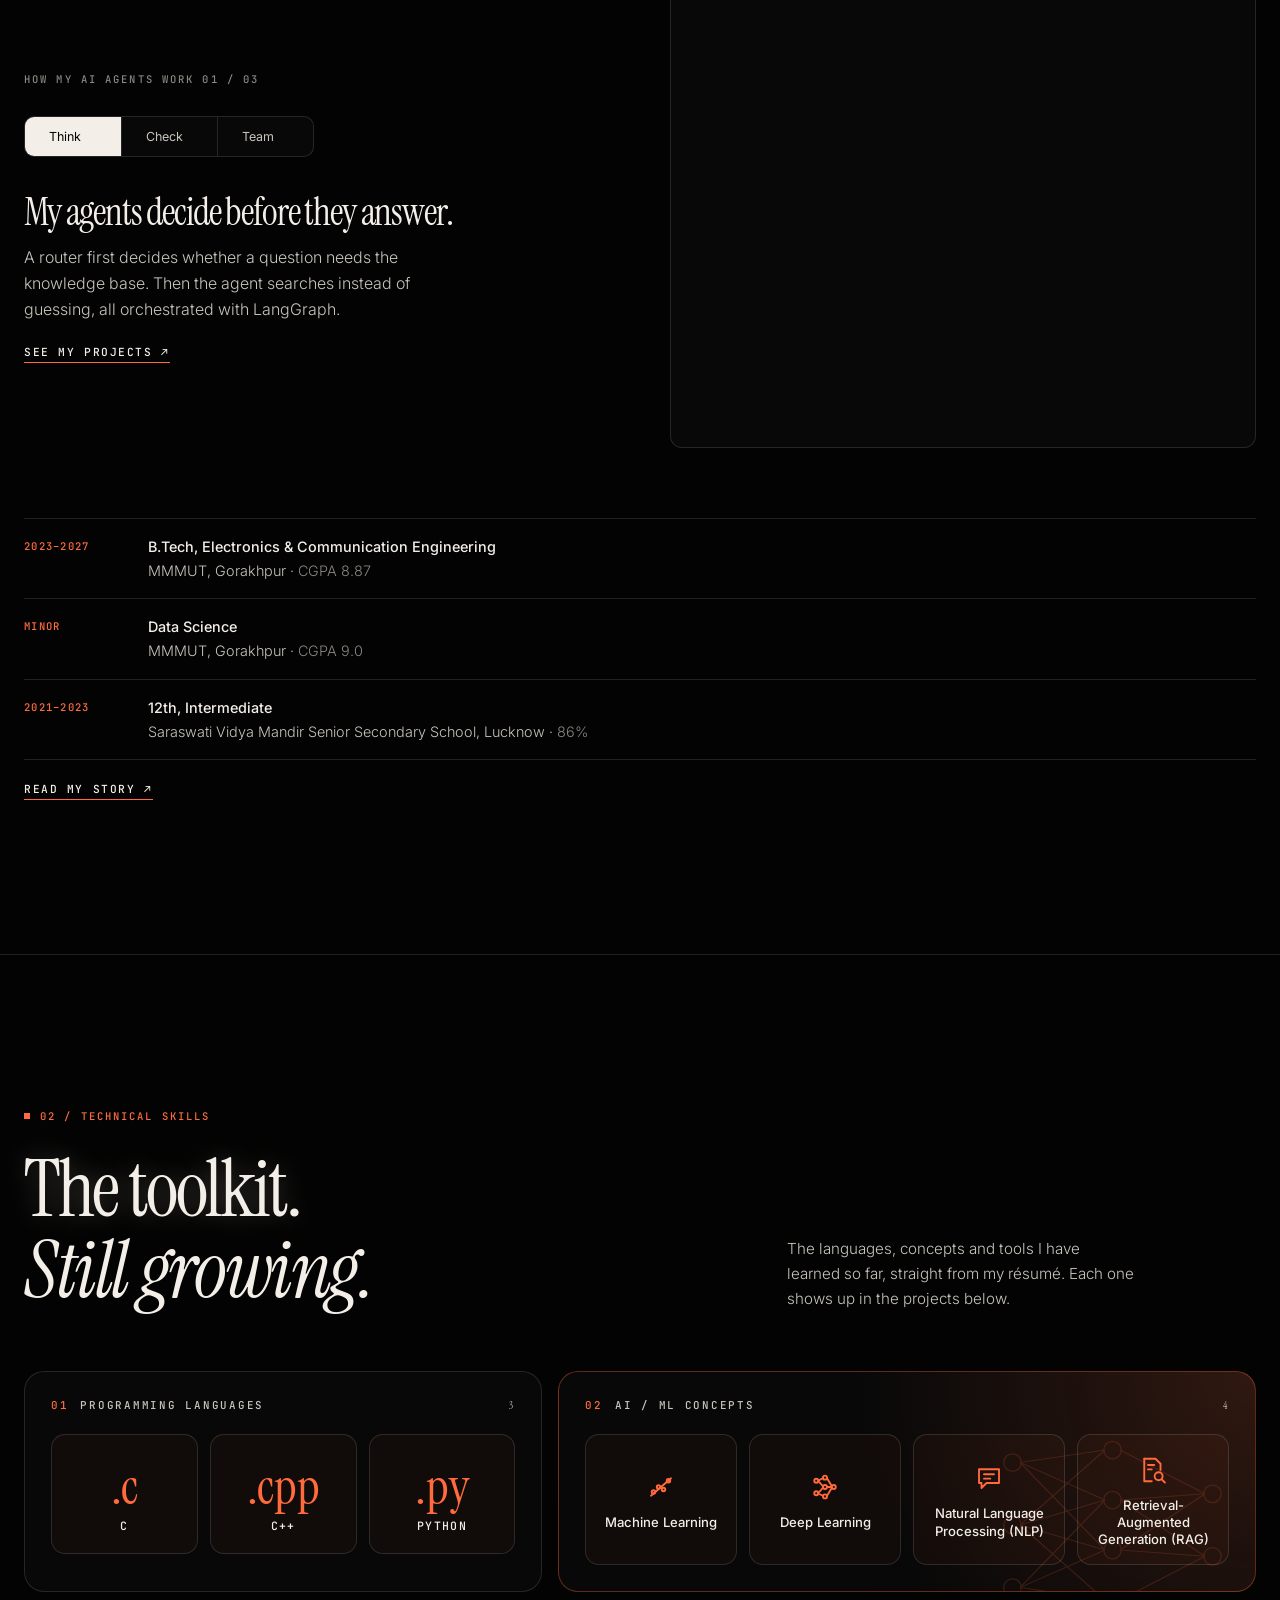
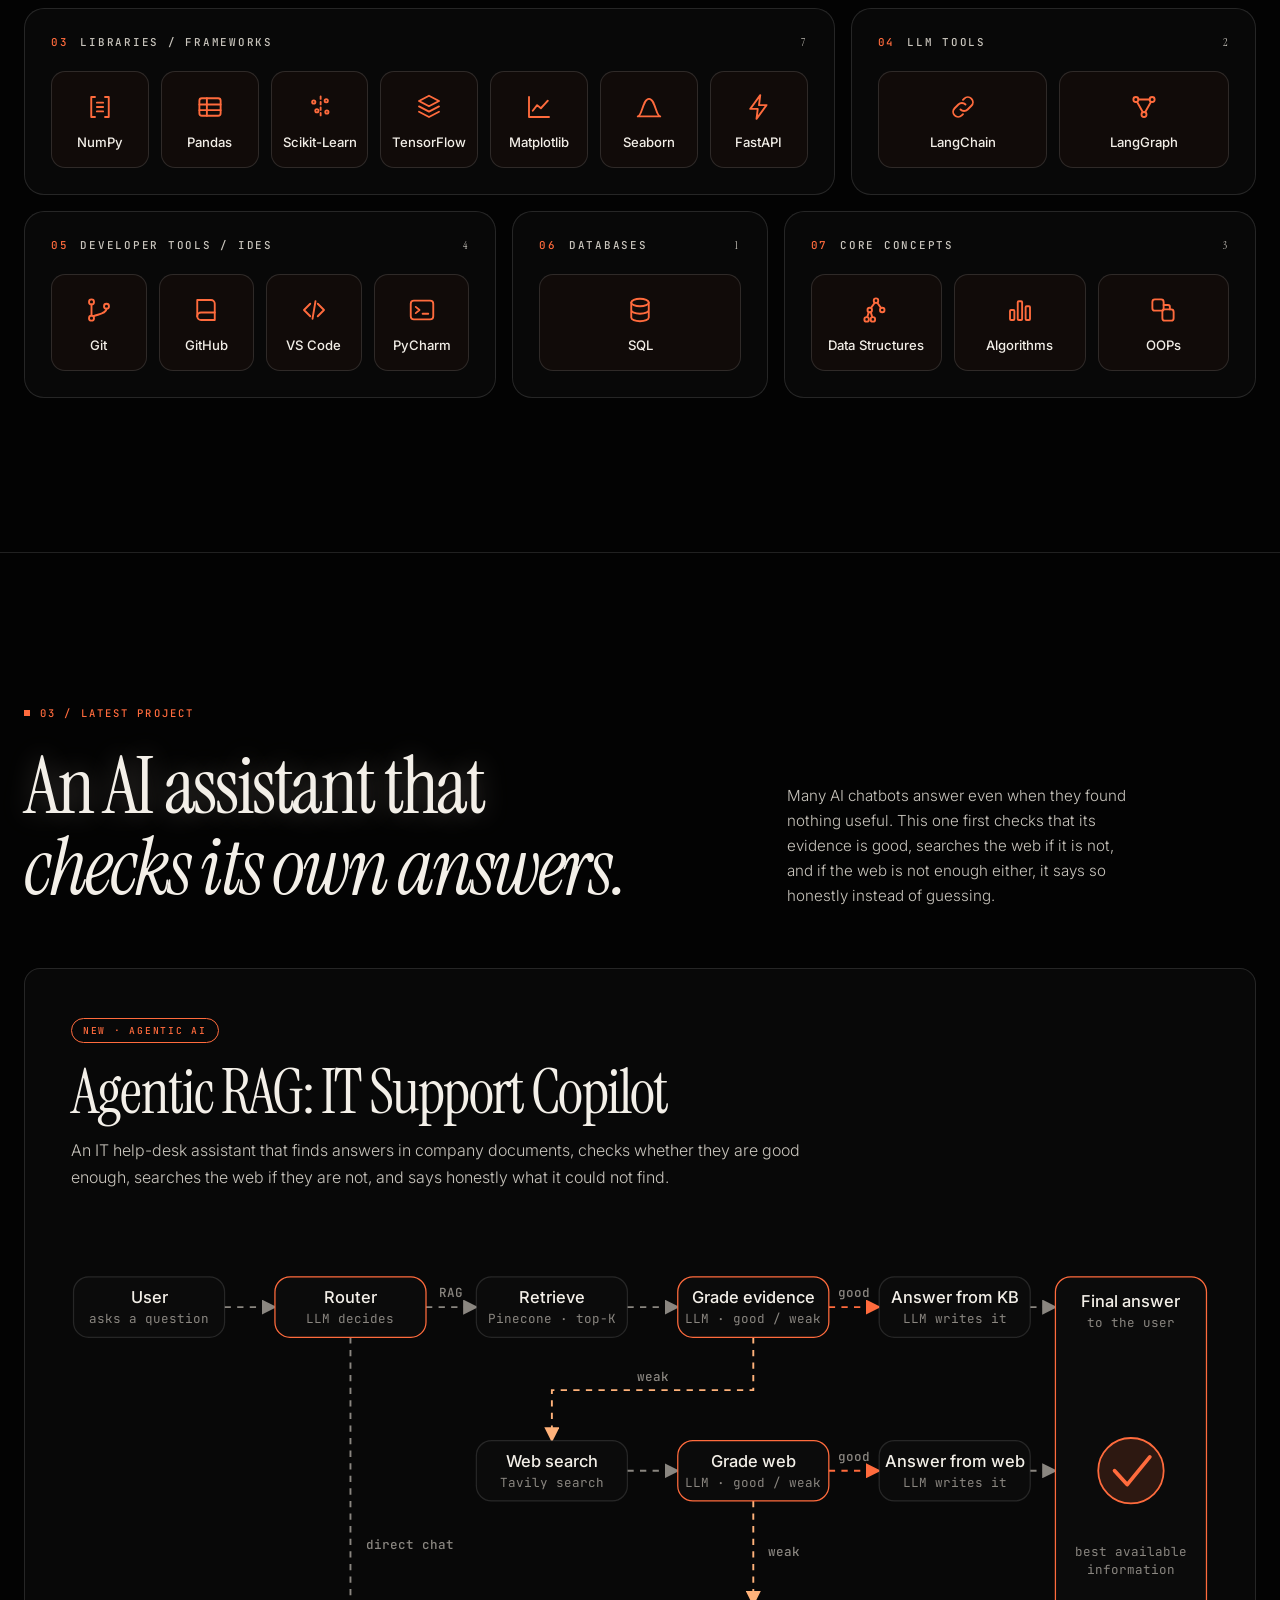
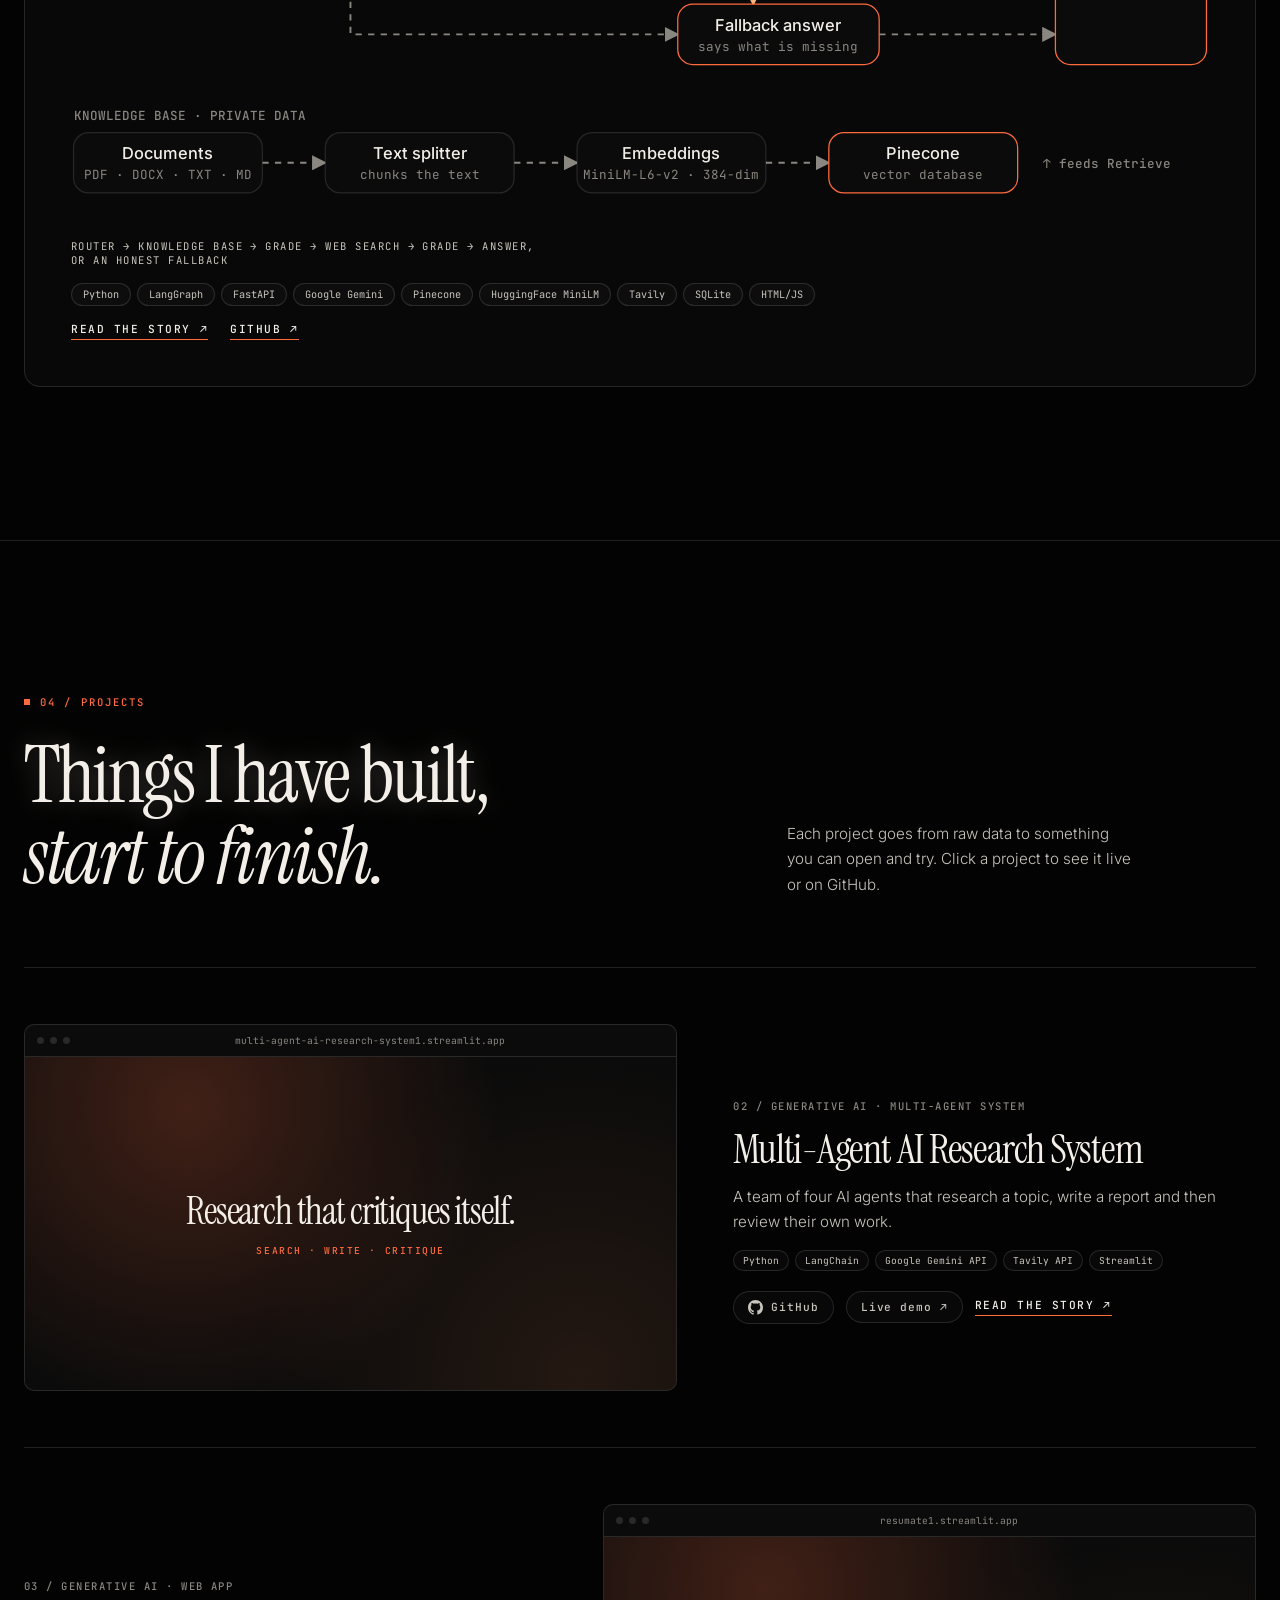
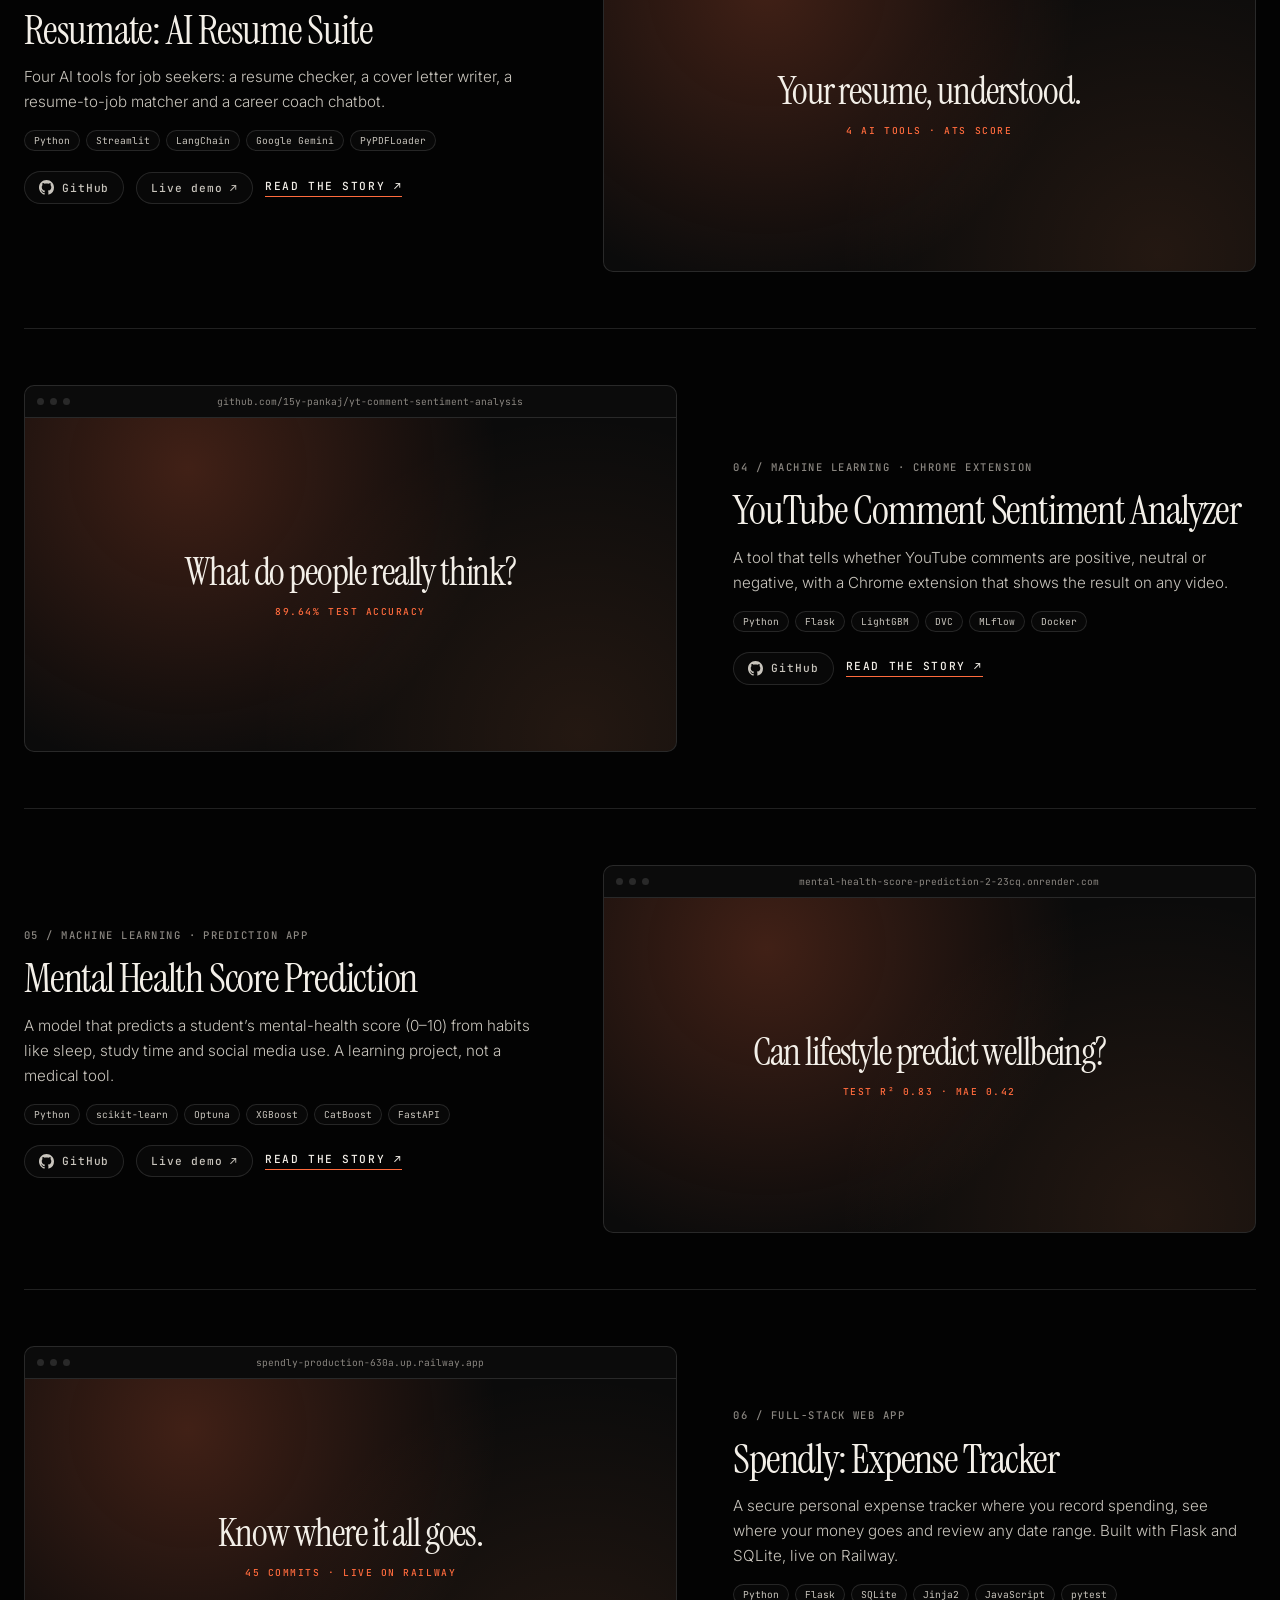
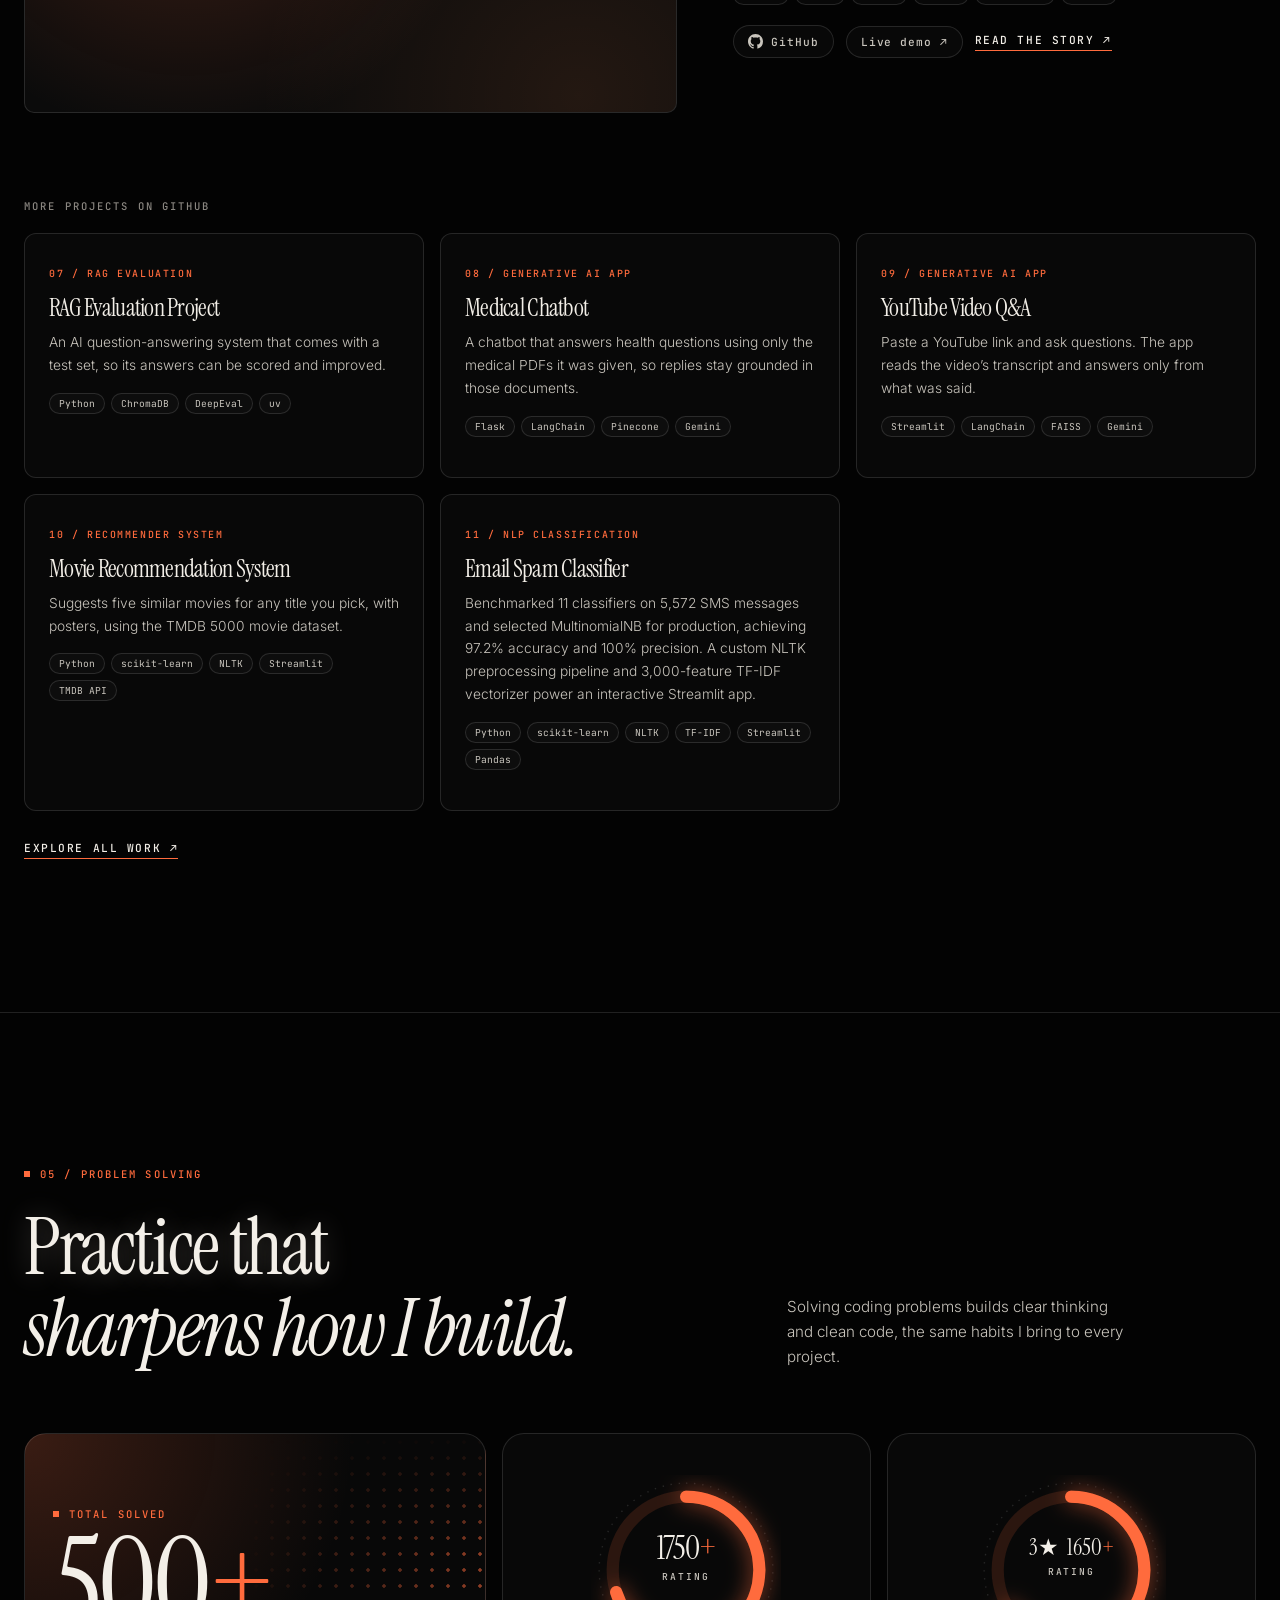
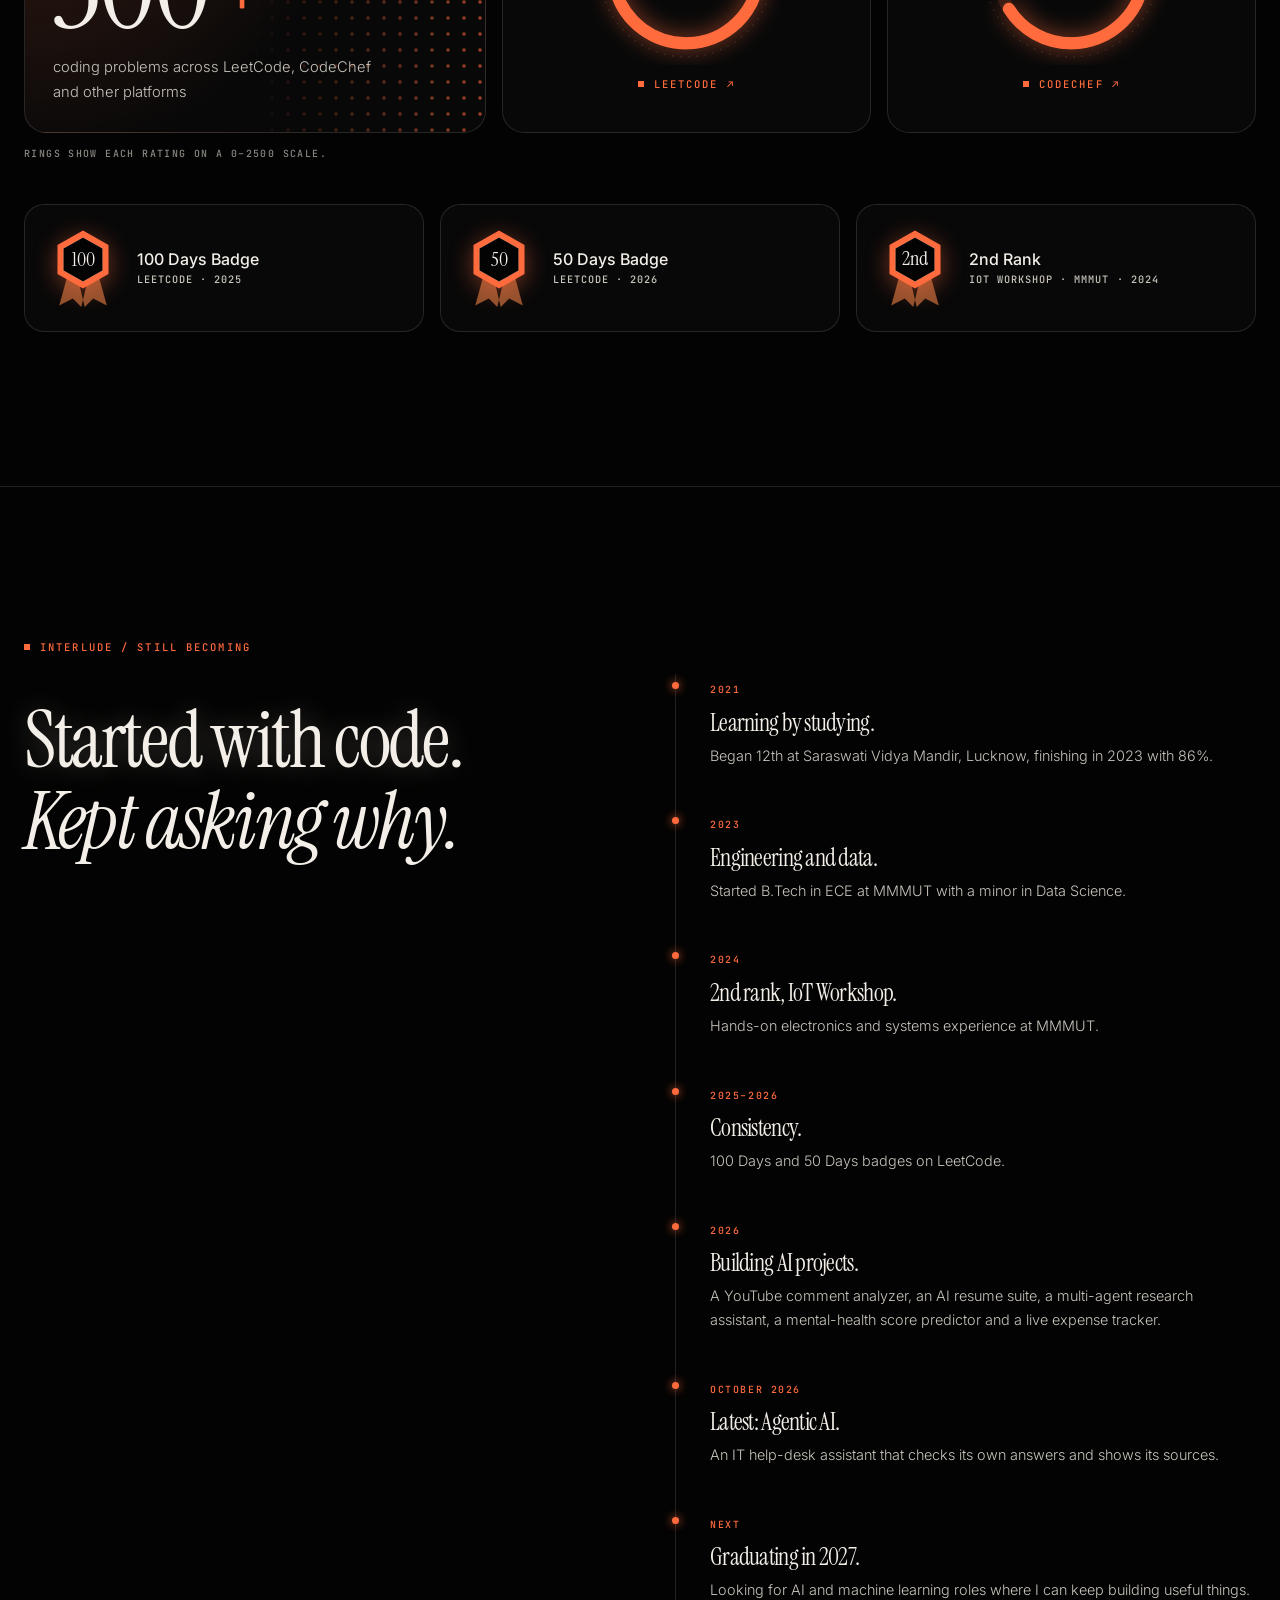
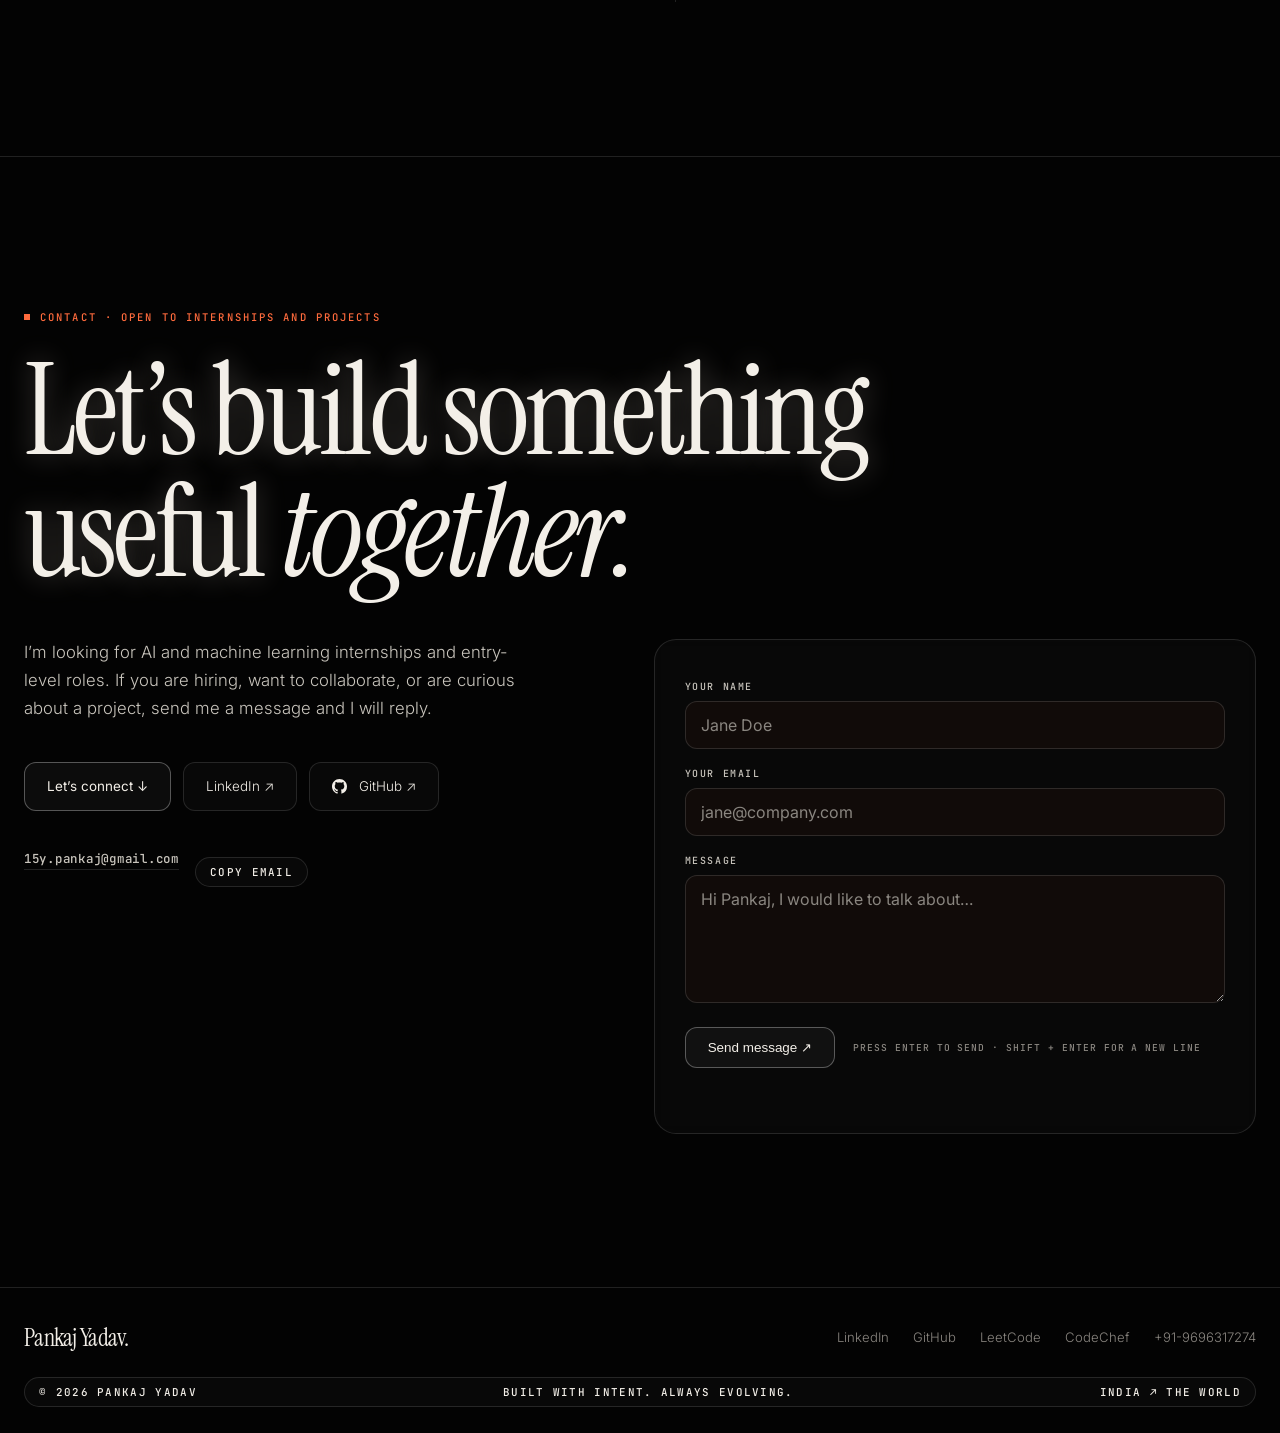
==== commit 04c50b69: "edit" ====
--- a/index.html
+++ b/index.html
@@ -51,7 +51,7 @@
 
 <section><div class="wrap st reveal">
   <div><b data-n="8.87" data-d="2">8.87</b><span>CGPA in B.Tech ECE, MMMUT Gorakhpur</span></div>
-  <div><b data-n="400">400<i>+</i></b><span>problems solved across platforms</span></div>
+  <div><b data-n="500">500<i>+</i></b><span>problems solved across platforms</span></div>
   <div><b data-n="1750">1750<i>+</i></b><span>LeetCode rating</span></div>
   <div><b class="stars">3★&nbsp;&nbsp;1650<i>+</i></b><span>CodeChef rating</span></div>
 </div></section>
@@ -114,7 +114,7 @@
 <a class="card" href="https://github.com/15y-pankaj/medical-chatbot" target="_blank" rel="noopener"><small>08 / Generative AI app</small><h4>Medical Chatbot</h4><p>A chatbot that answers health questions using only the medical PDFs it was given, so replies stay grounded in those documents.</p><div class="chips sm"><span>Flask</span><span>LangChain</span><span>Pinecone</span><span>Gemini</span></div></a>
 <a class="card" href="https://github.com/15y-pankaj/youtube-video-qa" target="_blank" rel="noopener"><small>09 / Generative AI app</small><h4>YouTube Video Q&amp;A</h4><p>Paste a YouTube link and ask questions. The app reads the video’s transcript and answers only from what was said.</p><div class="chips sm"><span>Streamlit</span><span>LangChain</span><span>FAISS</span><span>Gemini</span></div></a>
 <a class="card" href="https://github.com/15y-pankaj/Movie-Recommendation-System" target="_blank" rel="noopener"><small>10 / Recommender system</small><h4>Movie Recommendation System</h4><p>Suggests five similar movies for any title you pick, with posters, using the TMDB 5000 movie dataset.</p><div class="chips sm"><span>Python</span><span>scikit-learn</span><span>NLTK</span><span>Streamlit</span><span>TMDB API</span></div></a>
-<a class="card" href="https://github.com/15y-pankaj/Email-Spam-Classifier" target="_blank" rel="noopener"><small>11 / NLP classification</small><h4>Email Spam Classifier</h4><p>Tells spam from normal messages. Trained on 5,572 SMS and email messages and served through a simple web app.</p><div class="chips sm"><span>Python</span><span>scikit-learn</span><span>NLTK</span><span>Streamlit</span></div></a>
+<a class="card" href="https://github.com/15y-pankaj/Email-Spam-Classifier" target="_blank" rel="noopener"><small>11 / NLP classification</small><h4>Email Spam Classifier</h4><p>Benchmarked 11 classifiers on 5,572 SMS messages and selected MultinomialNB for production, achieving 97.2% accuracy and 100% precision. A custom NLTK preprocessing pipeline and 3,000-feature TF-IDF vectorizer power an interactive Streamlit app.</p><div class="chips sm"><span>Python</span><span>scikit-learn</span><span>NLTK</span><span>TF-IDF</span><span>Streamlit</span><span>Pandas</span></div></a>
 </div>
   <a class="all reveal" href="pages/work.html">Explore all work ↗</a>
 </div></section>
@@ -125,7 +125,7 @@
   <div class="arena reveal">
     <div class="arc total">
       <span class="lb">TOTAL SOLVED</span>
-      <div class="ar-num"><b data-n="400">400<i>+</i></b></div>
+      <div class="ar-num"><b data-n="500">500<i>+</i></b></div>
       <p>coding problems across LeetCode, CodeChef and other platforms</p>
           </div>
     <a class="arc dial" href="https://leetcode.com/u/15y_pankaj/" target="_blank" rel="noopener" aria-label="Open my LeetCode profile">
--- a/assets/css/style.css
+++ b/assets/css/style.css
@@ -244,6 +244,13 @@
 .card p{font-size:.86rem;color:var(--soft)}
 .all{display:inline-block;margin-top:30px;font:500 .7rem var(--mono);letter-spacing:.14em;text-transform:uppercase;border-bottom:1px solid var(--a1);padding-bottom:3px}
 .all:hover{color:var(--a1)}
+.project-filters{margin:0 0 34px}
+.project-filter-label{display:block;margin-bottom:12px;font:500 .62rem var(--mono);letter-spacing:.18em;color:var(--muted)}
+.project-filter-buttons{display:flex;flex-wrap:wrap;gap:8px}
+.project-filter-buttons button{border:1px solid var(--line);border-radius:99px;background:var(--card);color:var(--soft);font:500 .68rem var(--mono);padding:10px 14px;cursor:pointer;transition:color .2s,border-color .2s,background .2s}
+.project-filter-buttons button:hover,.project-filter-buttons button[aria-pressed="true"]{border-color:var(--a1);color:var(--a1);background:rgba(var(--a1-rgb),.08)}
+.project-filter-buttons button:focus-visible{outline:2px solid var(--a1);outline-offset:3px}
+.project-filter-status{margin:12px 0 0;color:var(--muted);font:400 .62rem var(--mono);letter-spacing:.08em}
 
 /* work page list */
 .work-list{margin-top:50px}
